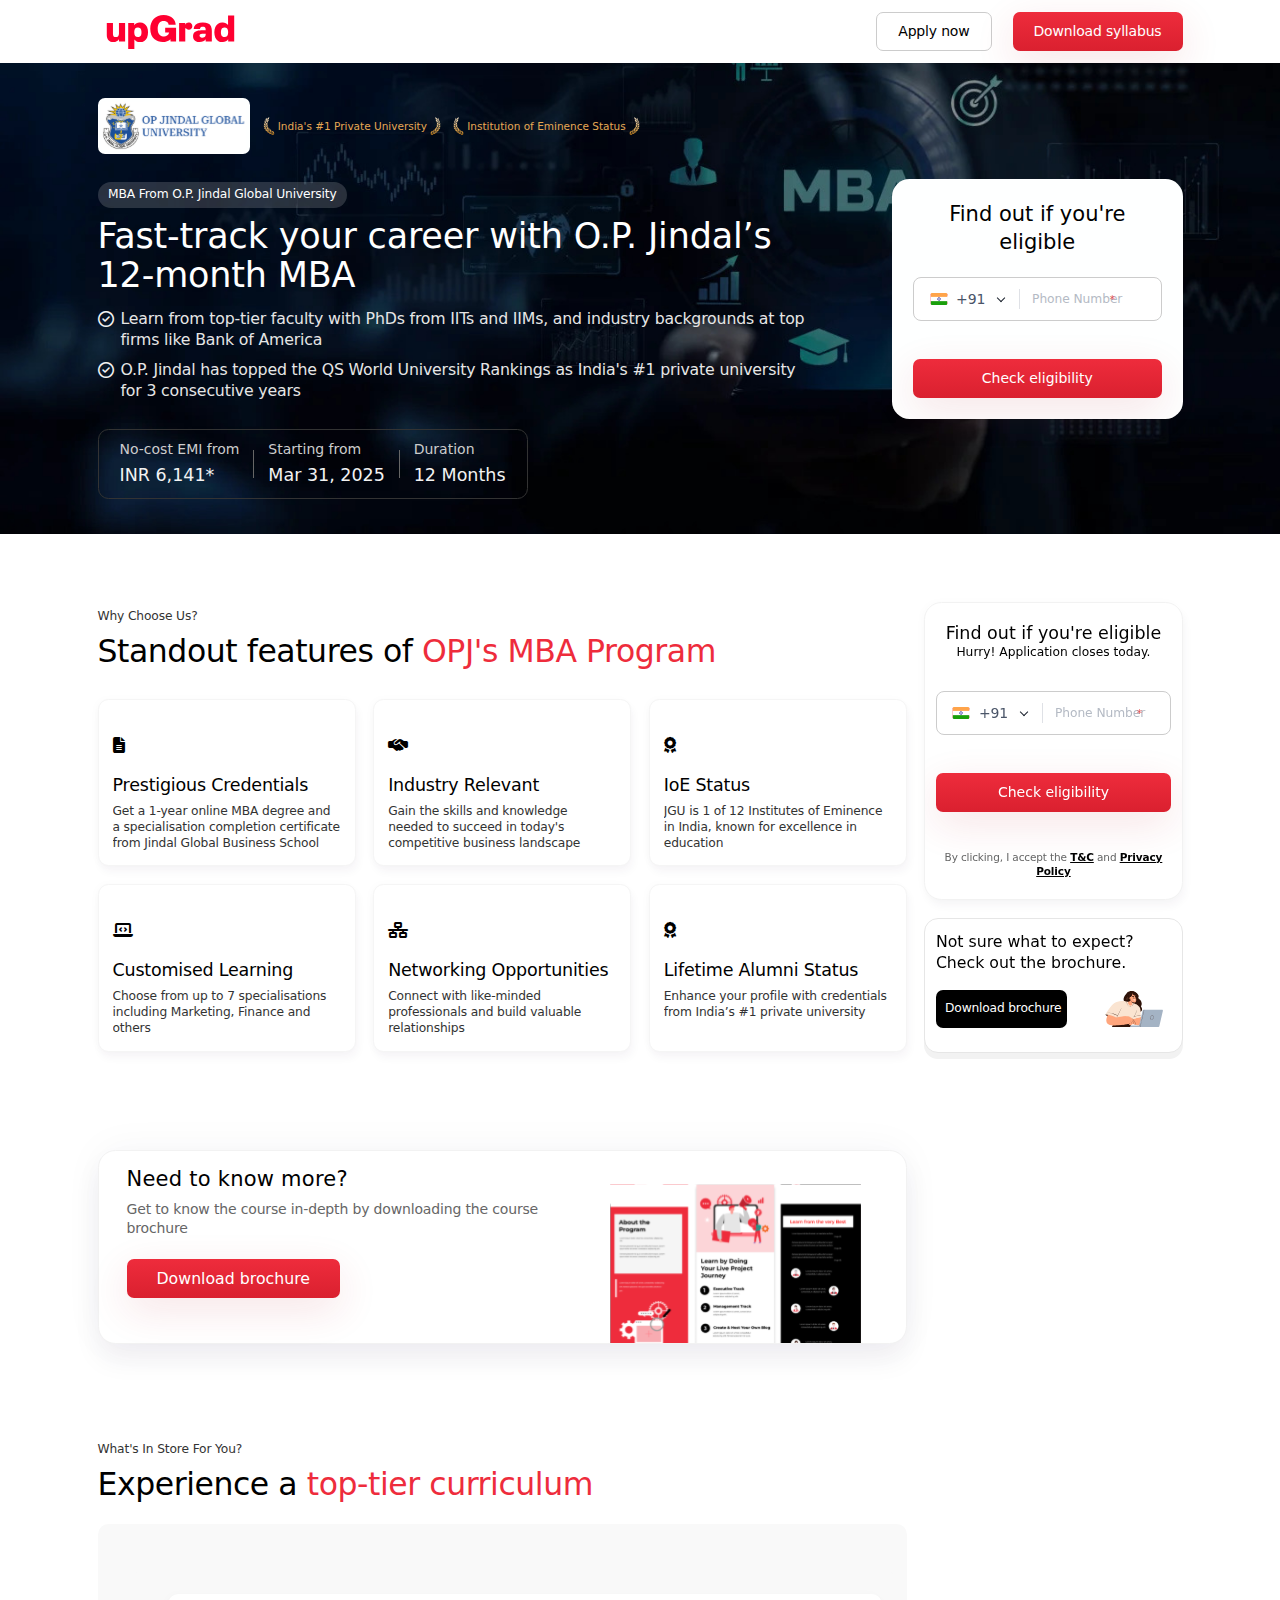
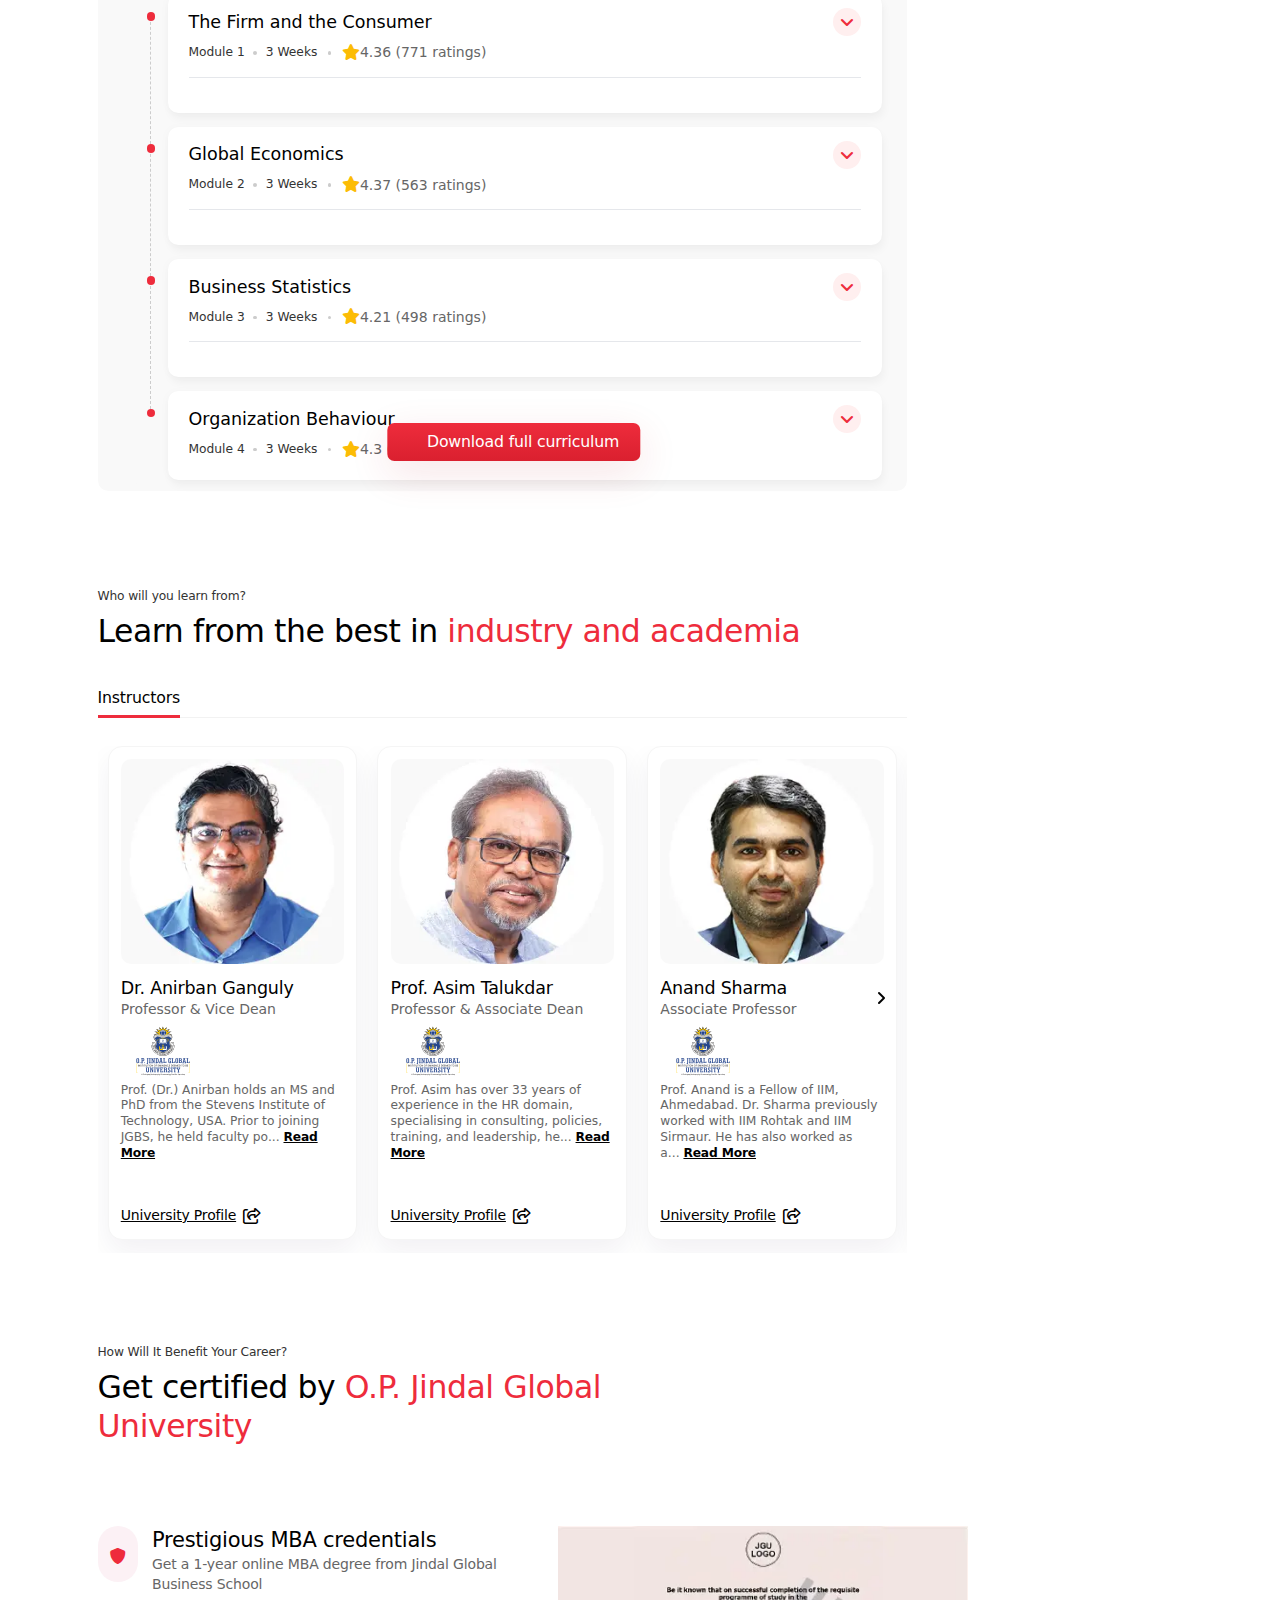
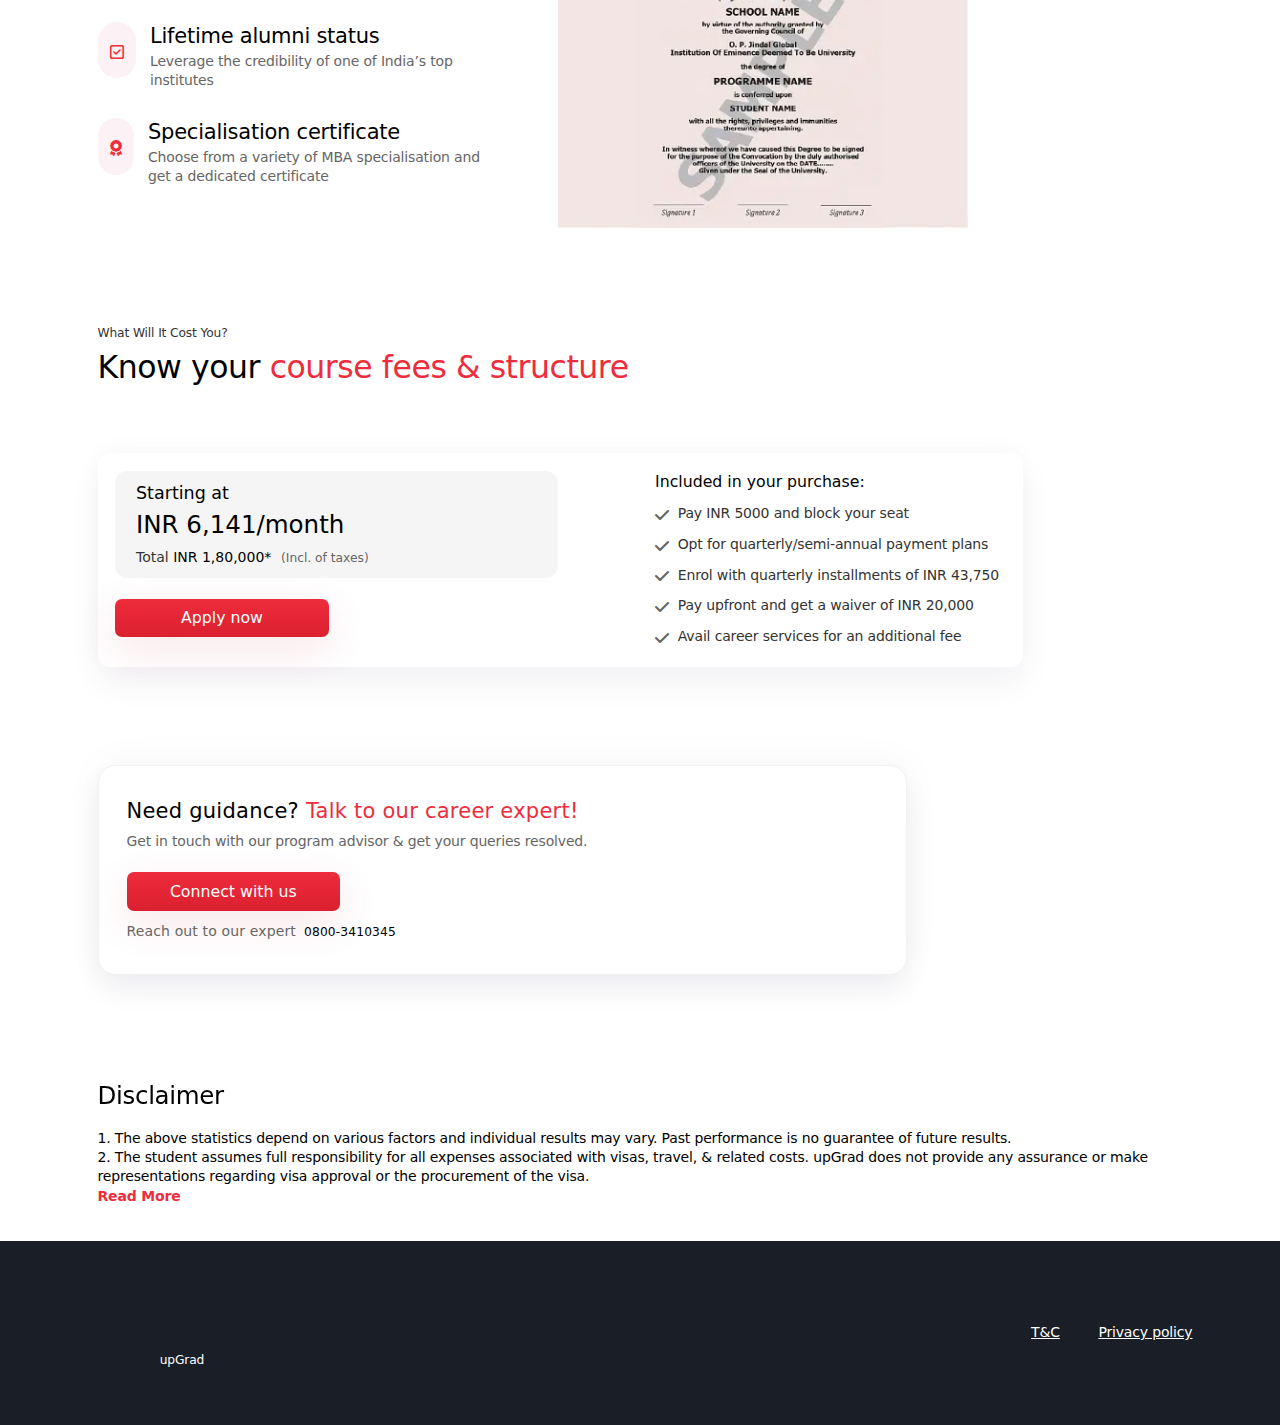
==== www.upgrad.com/mba-opj-global-university-lpv1/index.html @ ad2993e0 "first commit" ====
<!DOCTYPE html>
<html lang="en">
  
   <meta http-equiv="content-type" content="text/html;charset=utf-8" />
   <!-- /Added by HTTrack -->
   <head>
      <meta charSet="utf-8"/>
      <link rel="stylesheet" href="css/all.css">

      <link rel="preload" as="font" href="/fonts/07992b1b3bce7cd6-s.p.ttf" crossorigin="" type="font/ttf"/>
      <link rel="preload" as="font" href="/fonts/07992b1b3bce7cd6-s.p.ttf" crossorigin="" type="font/ttf"/>
      <link rel="preload" as="font" href="/fonts/07992b1b3bce7cd6-s.p.ttf" crossorigin="" type="font/ttf"/>
      <link rel="stylesheet" href="style.css">
      <link rel="stylesheet" href="css/ffa223351b22e0a4.css" data-precedence="next">
      <link rel="stylesheet" href="css/aa8802bd53b1027f.css" data-precedence="next"/>
      <link rel="stylesheet" href="css/771c12358b6e1c33.css" data-precedence="next"/>
      <link rel="stylesheet" href="css/5214bb5041a4d56d.css" data-precedence="next"/>
      <link rel="stylesheet" href="css/9c4941ab43da4a0f.css" data-precedence="next"/>
      <link rel="stylesheet" href="css/d7b56bd723f61d59.css" data-precedence="next"/>
      <link rel="stylesheet" href="css/18327586d51646d3.css" data-precedence="next"/>
      <link rel="stylesheet" href="css/7dc687014253258b.css" data-precedence="next"/>
      <link rel="stylesheet" href="css/b8f122b0c01e9f5d.css" data-precedence="next"/>
      <link rel="stylesheet" href="css/7e3746a276680e27.css" data-precedence="next"/>
      <link rel="stylesheet" href="css/53a7c623f1eb0358.css" data-precedence="next"/>
      <link rel="stylesheet" href="css/9062ba240c5a880c.css" data-precedence="next"/>
      <link rel="stylesheet" href="css/655eb9ddae866b23.css" data-precedence="next"/>
      <link rel="stylesheet" href="css/ddba1f4fa3e84b91.css" data-precedence="next"/>
      <link rel="stylesheet" href="css/9099b745da241971.css" data-precedence="next"/>
      <link rel="stylesheet" href="css/fb1f5cdf1fa73596.css" data-precedence="next"/>
      <link rel="stylesheet" href="css/e5d09f16c8595503.css" data-precedence="next"/>
      <meta name="next-size-adjust"/>
      <title>1 Year Executive MBA Program from O.P. Jindal Global University</title>
      <meta name="description" content="1 Year Executive MBA Program from O.P. Jindal Global University"/>
      <meta name="viewport" content="width=device-width, initial-scale=1"/>
      <meta name="robots" content="noindex, nofollow"/>
      
      <meta property="og:title" content="1 Year Executive MBA Program from O.P. Jindal Global University"/>
      <meta property="og:description" content="1 Year Executive MBA Program from O.P. Jindal Global University"/>
      
      <meta property="og:type" content="website"/>
      <meta name="twitter:card" content="summary_large_image"/>
      <meta name="twitter:site" content="@upgrad"/>
      <meta name="twitter:creator" content="@upgrad"/>
      <meta name="twitter:title" content="1 Year Executive MBA Program from O.P. Jindal Global University"/>
      <meta name="twitter:description" content="1 Year Executive MBA Program from O.P. Jindal Global University"/>
   
      <style data-href="/fonts/07992b1b3bce7cd6-s.p.ttf">
         @font-face {
         font-family: 'CircularXXTT';
         src: url('/fonts/07992b1b3bce7cd6-s.p.ttf') ;
         font-weight: 400;
         font-style: normal;
         font-display: swap;
         }
         @font-face {
         font-family: 'CircularXXTT';
         src: url('/fonts/07992b1b3bce7cd6-s.p.ttf') ;
         font-weight: 500;
         font-style: normal;
         font-display: swap;
         }
         @font-face {
         font-family: 'CircularXXTT';
         src: url('/fonts/07992b1b3bce7cd6-s.p.ttf') ;
         font-weight: 700;
         font-style: normal;
         font-display: swap;
         }
      </style>
      <!-- <script src="https://assets.upgrad.com/1802/_next/static/chunks/polyfills-c67a75d1b6f99dc8.js" noModule=""></script> -->
   </head>
   <body class="__className_0a4192 overflow-x-clip" data-theme="red">
      <div class="overflow-x-clip">
      <div class="lpheader bg-greyscale-main text-white-primary ">
         <div class="md:flex  md:px-spacing100   md:w-full md:mx-auto md:justify-between md:py-spacing6 md:max-w-1440 ">
            <div class="flex items-center">
               <img alt="OPJ" loading="lazy" width="58" height="46" decoding="async" data-nimg="1" class="w-58px h-46px rounded-8 object-contain mr-spacing14 border border-white bg-white" style="color:transparent" src="https://d2o2utebsixu4k.cloudfront.net/OPJ-2d3619c268334ed6970dbb0230a66a06.svg"/>
               <p class="text-interactionNormal font-medium">MBA from O.P. Jindal Global University</p>
            </div>
            <div class="">
               <div class="flex gap-spacing8 "><button class="md:h-spacing44 xs:h-45px xs:text-buttonSmall md:text-buttonNormal justify-center items-center gap-spacing8 inline-flex whitespace-nowrap bg-white rounded-lg border border-greyscale-4 text-greyscale-main font-medium px-spacing24 py-spacing14 md:py-spacing10 flex-1 md:-tracking-0.18   false">Apply now</button><button class="md:h-spacing44 xs:h-45px xs:text-buttonSmall md:text-buttonNormal justify-center items-center gap-spacing8 inline-flex whitespace-nowrap gradient-cta rounded-lg shadow-cta text-white font-medium px-spacing24 py-spacing14 md:py-spacing10 flex-1 md:-tracking-0.18   false">Download syllabus</button></div>
            </div>
         </div>
      </div>
      <div class="flex flex-col xs:px-spacing20 xs:my-spacing40 max-w-1440 w-full mx-auto md:px-spacing100 md:my-auto xs:!h-51px md:!h-72 xs:my-spacing6 flex justify-center !my-0 xs:py-spacing6 md:py-0 xs:pr-spacing10">
         <div class="w-full">
            <div class="flex flex-row justify-between items-center md:gap-auto">
               <div><a href="#"><img alt="OPJ" loading="lazy" width="64" height="64" decoding="async" data-nimg="1" class="xs:w-96px xs:h-spacing36 md:w-166px md:h-48px" style="color:transparent" src="/images/upGrad logo-13b584f275e04849bf08647bd2228bda.svg"/></a></div>
               <div class="flex gap-spacing24"><button class="md:h-spacing44 xs:h-45px xs:text-buttonSmall md:text-buttonNormal justify-center items-center gap-spacing8 inline-flex whitespace-nowrap bg-white rounded-lg border border-greyscale-4 text-greyscale-main font-medium px-spacing24 py-spacing14 md:py-spacing10 w-full md:!text-bodySmall xs:h-45px xs:-tracking-0.14 md:-tracking-0.18 md:py-spacing12   false">Apply now</button><button class="md:h-spacing44 xs:h-45px xs:text-buttonSmall md:text-buttonNormal justify-center items-center gap-spacing8 inline-flex whitespace-nowrap gradient-cta rounded-lg shadow-cta text-white font-medium px-spacing24 py-spacing14 md:py-spacing10 w-full  md:!text-bodySmall xs:h-45px xs:-tracking-0.14 md:-tracking-0.18 md:py-spacing12   false">Download syllabus</button></div>
            </div>
         </div>
      </div>
      <div class="flex  md:!gap-0 flex-col items-center">
      <section id="">
         <div class="md:py-spacing40 xs:py-spacing32 bg-cover bg-center md:bg-contain lg:bg-cover max-w-full md:mb-spacing14" style="background-image:url('/images/background.jpg')">
            <div class="flex flex-col xs:px-spacing20 xs:my-spacing40 max-w-1440 w-full mx-auto xs:mb-0 xs:mt-auto md:mt-auto md:mb-auto md:px-spacing100 ">
               <div class="flex flex-row justify-between">
                  <div class="md:w-816px xs:w-full flex flex-col gap-spacing32">
                     <div class="flex md:gap-spacing12 xs:gap-spacing14 items-center">
                        <div class="relative md:w-174 md:h-64px xs:w-156px xs:h-54px"><img alt="image" loading="lazy" decoding="async" data-nimg="fill" class="p-spacing4 rounded-8 bg-greyscale-white  object-contain" style="position:absolute;height:100%;width:100%;left:0;top:0;right:0;bottom:0;color:transparent" src="/images/university_logo_new.svg"/></div>
                        <div class="flex xs:flex-col md:flex-row md:items-center xs:items-start xs:gap-spacing8 md:gap-spacing6">
                           <div class="flex md:items-center"><img alt="left Border" loading="lazy" width="18" height="18" decoding="async" data-nimg="1" class="w-18px h-18px xs:w-spacing20 xs:h-spacing20" style="color:transparent" src="/images/bannerBorderright.8ca7e14d.svg"/><span class="text-gold font-medium md:text-labelSmall xs:text-captionSmall">India&#x27;s #1 Private University</span><img alt="right border" loading="lazy" width="18" height="18" decoding="async" data-nimg="1" class="w-18px h-18px xs:w-spacing20 xs:h-spacing20" style="color:transparent" src="/images/border-closing.svg"/></div>
                           <div class="flex md:items-center"><img alt="left Border" loading="lazy" width="18" height="18" decoding="async" data-nimg="1" class="w-18px h-18px xs:w-spacing20 xs:h-spacing20" style="color:transparent" src="/images/bannerBorderright.8ca7e14d.svg"/><span class="text-gold font-medium md:text-labelSmall xs:text-captionSmall">Institution of Eminence Status</span><img alt="right border" loading="lazy" width="18" height="18" decoding="async" data-nimg="1" class="w-18px h-18px xs:w-spacing20 xs:h-spacing20" style="color:transparent" src="/images/border-closing.svg"/></div>
                        </div>
                     </div>
                     <div class="flex flex-col xs:px-spacing20 xs:my-spacing40 max-w-1440 w-full mx-auto xs:mb-spacing20 xs:mt-auto md:mt-auto md:mb-auto md:px-spacing100 !px-0 xs:!mb-0">
                        <div class="flex flex-col justify-start items-start relative md:gap-0 xs:gap-spacing8 !text-white md:!gap-0 xs:!gap-spacing14">
                           <h2 class="
                              font-medium text-center text-title-all-caps-normal text-greyscale-1 md:-tracking-0.14 xs:-tracking-0.122 md:mb-spacing8 whitespace-nowrap  capitalize
                              !text-white bg-banner-tag py-spacing6 px-spacing12 rounded-3xl !text-captionNormal md:!mb-spacing10 xs:!mb-0 ">MBA from O.P. Jindal Global University</h2>
                           <div class="relative items-start justify-start flex-grow-0 flex-shrink-0 gap-spacing8">
                              <p class="font-medium text-heading2 -tracking-0.44 gap-spacing8 xs:text-3.2xl md:text-heading1.2 !text-left md:!-tracking-0.18 xs:!-tracking-0.157 whitespace-break-spaces">Fast-track your career with O.P. Jindal’s 12-month MBA</p>
                           </div>
                        </div>
                        <ul class="flex flex-col md:gap-spacing10 xs:gap-spacing20 md:mt-spacing16 xs:mt-spacing20 ">
                           <div class="inline-flex items-start xs:gap-spacing6 md:gap-spacing8 !gap-spacing8">
                              <i class="fa-regular fa-circle-check md:!text-greyscale-6 xs:!text-greyscale-5 xs:pt-spacing4 md:pt-spacing2  md:text-icon-md xs:text-icon-md text-primary-main xs:text-icon-lg md:text-icon-md"></i>
                              <p class="text-greyscale-1 md:-tracking-0.16 xs:text-bodySmall font-450 xs:-tracking-0.14 md:!text-bodyNormal md:font-450 md:text-greyscale-6 xs:!text-greyscale-5 md:!-tracking-0.18 xs:!-tracking-0.157">Learn from top-tier faculty with PhDs from IITs and IIMs, and industry backgrounds at top firms like Bank of America</p>
                           </div>
                           <div class="inline-flex items-start xs:gap-spacing6 md:gap-spacing8 !gap-spacing8">
                              <i class="fa-regular fa-circle-check md:!text-greyscale-6 xs:!text-greyscale-5 xs:pt-spacing4 md:pt-spacing2  md:text-icon-md xs:text-icon-md text-primary-main xs:text-icon-lg md:text-icon-md"></i>
                              <p class="text-greyscale-1 md:-tracking-0.16 xs:text-bodySmall font-450 xs:-tracking-0.14 md:!text-bodyNormal md:font-450 md:text-greyscale-6 xs:!text-greyscale-5 md:!-tracking-0.18 xs:!-tracking-0.157">O.P. Jindal has topped the QS World University Rankings as India's #1 private university for 3 consecutive years</p>
                           </div>
                        </ul>
                        <div class="flex flex-col gap-spacing32 mt-spacing32">
                           <div class="flex px-spacing24 py-spacing12 gap-spacing16 rounded-12 border border-greyscale-1 max-w-fit">
                              <div class="flex flex-col gap-spacing4">
                                 <p class="md:text-bodySmall xs:text-captionNormal text-greyscale-4">No-cost EMI from</p>
                                 <p class="md:text-title2 xs:text-interactionSmall text-greyscale-6">
                                    <!-- -->INR 6,141*
                                 </p>
                              </div>
                              <div class="h-32px w-1 bg-greyscale-2 self-center"></div>
                              <div class="flex flex-col gap-spacing4">
                                 <p class="md:text-bodySmall xs:text-captionNormal text-greyscale-4">Starting from</p>
                                 <p class="md:text-title2 xs:text-interactionSmall text-greyscale-6">
                                    <!-- -->Mar 31, 2025
                                 </p>
                              </div>
                              <div class="h-32px w-1 bg-greyscale-2 self-center"></div>
                              <div class="flex flex-col gap-spacing4">
                                 <p class="md:text-bodySmall xs:text-captionNormal text-greyscale-4">Duration</p>
                                 <p class="md:text-title2 xs:text-interactionSmall text-greyscale-6">
                                    <!-- -->12 Months
                                 </p>
                              </div>
                           </div>
                        </div>
                     </div>
                  </div>
                  <div class="w-332px h-auto p-spacing24 rounded-20 bg-greyscale-white self-center">
                     <div class="flex flex-col gap-spacing4">
                        <h4 class="text-title1 font-medium text-greyscale-main text-center">Find out if you&#x27;re eligible</h4>
                        <p class="text-captionNormal font-450 text-greyscale-1 mb-spacing10 text-center"></p>
                     </div>
                     <div class="flex flex-col gap-spacing20">
                        <form>
                           <div class="flex flex-col gap-spacing16">
                              <div class="input gap-y-spacing20 flex flex-col">
                                 <div class="PhoneNumber_wrapper__bBGqu pt-spacing10">
                                    <div class="PhoneNumber_main__KWYvw w-full phone-input !p-spacing12 !border-greyscale-4">
                                       <div class="CountrySelection_current__JJdIt !gap-1">
                                          <div class="CountrySelection_current__flag__1BOlE CountrySelection_item__flag__G_bdH flags_in__HGHlW"></div>
                                          <span class="CountrySelection_current__code__viTPN">
                                             +<!-- -->91
                                          </span>
                                          <div class="CountrySelection_current__arrow__NxrTa"></div>
                                       </div>
                                       <div class="CountrySelection_drawer__MgBDx" style="display: none;">
                                        <div class="CountrySelection_dropdown__hlDu8">
                                          <div class="CountrySelection_dropdown__search__XPJtc">
                                            <svg width="24" height="24" viewBox="0 0 24 24" fill="none" xmlns="http://www.w3.org/2000/svg" role="img" aria-labelledby="title">
                                              <title>Search Icon</title>
                                              <path d="M15.5006 14.0006H14.7106L14.4306 13.7306C15.6306 12.3306 16.2506 10.4206 15.9106 8.39063C15.4406 5.61063 13.1206 3.39063 10.3206 3.05063C6.09063 2.53063 2.53063 6.09063 3.05063 10.3206C3.39063 13.1206 5.61063 15.4406 8.39063 15.9106C10.4206 16.2506 12.3306 15.6306 13.7306 14.4306L14.0006 14.7106V15.5006L18.2506 19.7506C18.6606 20.1606 19.3306 20.1606 19.7406 19.7506C20.1506 19.3406 20.1506 18.6706 19.7406 18.2606L15.5006 14.0006ZM9.50063 14.0006C7.01063 14.0006 5.00063 11.9906 5.00063 9.50063C5.00063 7.01063 7.01063 5.00063 9.50063 5.00063C11.9906 5.00063 14.0006 7.01063 14.0006 9.50063C14.0006 11.9906 11.9906 14.0006 9.50063 14.0006Z" fill="currentColor"></path>
                                            </svg>
                                            <input class="CountrySelection_dropdown__search__input__Odfys" placeholder="Search for a country" fdprocessedid="nzcx9p">
                                          </div>
                                        </div>
                                        <div class="CountrySelection_list__Pa6RE"><div style="height: 12150px; position: relative;"><div style="position: absolute; top: 0px; width: 100%;"><button class="CountrySelection_item__GC3c7" fdprocessedid="dm1lmv"><div class="CountrySelection_item__flag__G_bdH flags_af__2cicQ"></div><span class="CountrySelection_item__name__DGa2X">Afghanistan (&#x202B;افغانستان&#x202C;&lrm;)</span><span class="CountrySelection_item__code__2Rr3T">+93</span></button></div><div style="position: absolute; top: 50px; width: 100%;"><button class="CountrySelection_item__GC3c7" fdprocessedid="0qacad"><div class="CountrySelection_item__flag__G_bdH flags_al__0jzpT"></div><span class="CountrySelection_item__name__DGa2X">Albania (Shqipëri)</span><span class="CountrySelection_item__code__2Rr3T">+355</span></button></div><div style="position: absolute; top: 100px; width: 100%;"><button class="CountrySelection_item__GC3c7" fdprocessedid="fpvlsf"><div class="CountrySelection_item__flag__G_bdH flags_dz__KlVbC"></div><span class="CountrySelection_item__name__DGa2X">Algeria (&#x202B;الجزائر&#x202C;&lrm;)</span><span class="CountrySelection_item__code__2Rr3T">+213</span></button></div><div style="position: absolute; top: 150px; width: 100%;"><button class="CountrySelection_item__GC3c7" fdprocessedid="p5t73u"><div class="CountrySelection_item__flag__G_bdH flags_as__up8Nf"></div><span class="CountrySelection_item__name__DGa2X">American Samoa</span><span class="CountrySelection_item__code__2Rr3T">+1684</span></button></div><div style="position: absolute; top: 200px; width: 100%;"><button class="CountrySelection_item__GC3c7" fdprocessedid="ev99nb"><div class="CountrySelection_item__flag__G_bdH flags_ad__9lld7"></div><span class="CountrySelection_item__name__DGa2X">Andorra</span><span class="CountrySelection_item__code__2Rr3T">+376</span></button></div><div style="position: absolute; top: 250px; width: 100%;"><button class="CountrySelection_item__GC3c7" fdprocessedid="edtpi"><div class="CountrySelection_item__flag__G_bdH flags_ao__Pn_Bt"></div><span class="CountrySelection_item__name__DGa2X">Angola</span><span class="CountrySelection_item__code__2Rr3T">+244</span></button></div><div style="position: absolute; top: 300px; width: 100%;"><button class="CountrySelection_item__GC3c7" fdprocessedid="zubbdru"><div class="CountrySelection_item__flag__G_bdH flags_ai__FVBZx"></div><span class="CountrySelection_item__name__DGa2X">Anguilla</span><span class="CountrySelection_item__code__2Rr3T">+1264</span></button></div><div style="position: absolute; top: 350px; width: 100%;"><button class="CountrySelection_item__GC3c7" fdprocessedid="dnk2pl"><div class="CountrySelection_item__flag__G_bdH flags_ag__NKCgB"></div><span class="CountrySelection_item__name__DGa2X">Antigua and Barbuda</span><span class="CountrySelection_item__code__2Rr3T">+1268</span></button></div><div style="position: absolute; top: 400px; width: 100%;"><button class="CountrySelection_item__GC3c7" fdprocessedid="3q6zox"><div class="CountrySelection_item__flag__G_bdH flags_ar__3uw_X"></div><span class="CountrySelection_item__name__DGa2X">Argentina</span><span class="CountrySelection_item__code__2Rr3T">+54</span></button></div></div></div>
                                      </div>
                                       <div class="w-full PhoneNumber_input__showAsterisk__72JIj"><input class="PhoneNumber_number__dkgKW phone-input w-full md:!ml-0 md:!py-spacing12 md:!pl-spacing14 md:!pr-spacing12 !border !border-greyscale-4 !h-spacing40 !text-captionNormal !px-spacing2 !text-greyscale-main" type="tel" autoComplete="tel-national" placeholder="Phone Number" enterKeyHint="next"/><span class="PhoneNumber_asterisk__4k6sJ right-0 text-captionSmall !right-10">*</span></div>
                                    </div>
                                 </div>
                              </div>
                              <button class="md:h-spacing44 xs:h-45px xs:text-buttonSmall md:text-buttonNormal justify-center items-center gap-spacing8 inline-flex whitespace-nowrap gradient-cta rounded-lg shadow-cta text-white font-medium px-spacing24 py-spacing14 md:py-spacing10 md:py-spacing14 px-spacing24 !text-buttonSmall mt-spacing28    false">Check eligibility</button>
                           </div>
                        </form>
                     </div>
                  </div>
               </div>
            </div>
         </div>
      </section>

      <div class="flex gap-spacing20 xs:px-spacing20 xs:my-spacing40 max-w-1440 w-full mx-auto md:px-spacing100 md:my-spacing40">
         <div class="md:w-925px xs:w-full flex flex-col md:gap-spacing32 xs:gap-0">
            <section id="Features">
               <!--$-->
               <div class="flex flex-col xs:px-spacing20 xs:my-spacing40 max-w-1440 w-full mx-auto md:px-spacing100 md:my-spacing40 md:!py-0 md:!px-0 xs:!px-0 xs:!py-0 !max-w-925px md: !mt-spacing32" id="discoveryEasyCourses">
                  <div class="flex flex-col justify-start items-start relative md:gap-0 xs:gap-spacing8">
                     <h2 class="
                        font-medium text-center text-title-all-caps-normal text-greyscale-1 md:-tracking-0.14 xs:-tracking-0.122 md:mb-spacing8 whitespace-nowrap  capitalize
                        ">Why choose us?</h2>
                     <div class="relative items-start justify-start flex-grow-0 flex-shrink-0 gap-spacing8">
                        <p class="font-medium text-heading2 -tracking-0.44 gap-spacing8 whitespace-break-spaces">Standout features of <span class="text-primary-main">OPJ's MBA Program</span></p>
                     </div>
                  </div>
                  <div class="pt-spacing32  md:grid md:grid-cols-3 md:gap-spacing20 grid grid-cols-1 gap-spacing32">
                     <div class="flex md:flex-col xs:flex-row md:gap-spacing8 xs:gap-spacing20 md:p-spacing16  md:rounded-xl  bg-white md:border border-light-grey-2 md:shadow-xs ">
                        <i class="fa-solid fa-file-lines text-icon-xxl"></i>
                        <div class="flex flex-col md:gap-spacing8 xs:gap-spacing4">
                           <h1 class="md:text-title2 font-medium md:-tracking-0.2 text-greyscale-main text-interactionLarge1 -tracking-0.175">Prestigious Credentials</h1>
                           <p class="md:text-captionNormal font-normal text-greyscale-1 -tracking-0.14 text-interactionSmall md:h-54px xs:h-auto md:line-clamp-3">Get a 1-year online MBA degree and a specialisation completion certificate from Jindal Global Business School</p>
                        </div>
                     </div>
                     <div class="flex md:flex-col xs:flex-row md:gap-spacing8 xs:gap-spacing20 md:p-spacing16  md:rounded-xl  bg-white md:border border-light-grey-2 md:shadow-xs ">
                        <i class="fa-solid fa-handshake-alt text-icon-xxl"></i>
                        <div class="flex flex-col md:gap-spacing8 xs:gap-spacing4">
                           <h1 class="md:text-title2 font-medium md:-tracking-0.2 text-greyscale-main text-interactionLarge1 -tracking-0.175">Industry Relevant</h1>
                           <p class="md:text-captionNormal font-normal text-greyscale-1 -tracking-0.14 text-interactionSmall md:h-54px xs:h-auto md:line-clamp-3">Gain the skills and knowledge needed to succeed in today&#x27;s competitive business landscape</p>
                        </div>
                     </div>
                     <div class="flex md:flex-col xs:flex-row md:gap-spacing8 xs:gap-spacing20 md:p-spacing16  md:rounded-xl  bg-white md:border border-light-grey-2 md:shadow-xs ">
                        <i class="fa-solid fa-award text-icon-xxl"></i>
                        <div class="flex flex-col md:gap-spacing8 xs:gap-spacing4">
                           <h1 class="md:text-title2 font-medium md:-tracking-0.2 text-greyscale-main text-interactionLarge1 -tracking-0.175">IoE Status</h1>
                           <p class="md:text-captionNormal font-normal text-greyscale-1 -tracking-0.14 text-interactionSmall md:h-54px xs:h-auto md:line-clamp-3">JGU is 1 of 12 Institutes of Eminence in India, known for excellence in education</p>
                        </div>
                     </div>
                     <div class="flex md:flex-col xs:flex-row md:gap-spacing8 xs:gap-spacing20 md:p-spacing16  md:rounded-xl  bg-white md:border border-light-grey-2 md:shadow-xs ">
                        <i class="fa-solid fa-laptop-code text-icon-xxl"></i>
                        <div class="flex flex-col md:gap-spacing8 xs:gap-spacing4">
                           <h1 class="md:text-title2 font-medium md:-tracking-0.2 text-greyscale-main text-interactionLarge1 -tracking-0.175">Customised Learning</h1>
                           <p class="md:text-captionNormal font-normal text-greyscale-1 -tracking-0.14 text-interactionSmall md:h-54px xs:h-auto md:line-clamp-3">Choose from up to 7 specialisations including Marketing, Finance and others</p>
                        </div>
                     </div>
                     <div class="flex md:flex-col xs:flex-row md:gap-spacing8 xs:gap-spacing20 md:p-spacing16  md:rounded-xl  bg-white md:border border-light-grey-2 md:shadow-xs ">
                        <i class="fa-solid fa-network-wired text-icon-xxl"></i>
                        <div class="flex flex-col md:gap-spacing8 xs:gap-spacing4">
                           <h1 class="md:text-title2 font-medium md:-tracking-0.2 text-greyscale-main text-interactionLarge1 -tracking-0.175">Networking Opportunities</h1>
                           <p class="md:text-captionNormal font-normal text-greyscale-1 -tracking-0.14 text-interactionSmall md:h-54px xs:h-auto md:line-clamp-3">Connect with like-minded professionals and build valuable relationships</p>
                        </div>
                     </div>
                     <div class="flex md:flex-col xs:flex-row md:gap-spacing8 xs:gap-spacing20 md:p-spacing16  md:rounded-xl  bg-white md:border border-light-grey-2 md:shadow-xs ">
                        <i class="fa-solid fa-award text-icon-xxl"></i>
                        <div class="flex flex-col md:gap-spacing8 xs:gap-spacing4">
                           <h1 class="md:text-title2 font-medium md:-tracking-0.2 text-greyscale-main text-interactionLarge1 -tracking-0.175">Lifetime Alumni Status</h1>
                           <p class="md:text-captionNormal font-normal text-greyscale-1 -tracking-0.14 text-interactionSmall md:h-54px xs:h-auto md:line-clamp-3">Enhance your profile with credentials from India’s #1 private university</p>
                        </div>
                     </div>
                  </div>
               </div>
               <!--/$-->
            </section>
            <section id="Brochure">
               <!--$-->
               <div class="flex flex-col xs:px-spacing20 xs:my-spacing40 max-w-1440 w-full mx-auto md:px-spacing205 md:my-spacing40 !px-0">
                  <div class="flex justify-between rounded-20 border border-greyscale-6 bg-white shadow-md xs:px-spacing20 md:px-spacing32">
                     <div class=" xs:my-spacing40 md:my-spacing16">
                        <div>
                           <div class="flex flex-col gap-spacing8">
                              <div class="flex flex-col justify-start items-start relative md:gap-0 xs:gap-spacing8">
                                 <div class="relative items-start justify-start flex-grow-0 flex-shrink-0 gap-spacing8">
                                    <h2 class="font-medium text-heading2 -tracking-0.44 gap-spacing8 !text-title1 !font-medium tracking-0.24 whitespace-break-spaces">Need to know more?</h2>
                                 </div>
                              </div>
                              <div class="md:text-bodySmall xs:text-interactionSmall text-greyscale-2 xs:-tracking-0.14 md:-tracking-0.16 flex flex-col">
                                 <p>Get to know the course in-depth by downloading the course brochure</p>
                              </div>
                           </div>
                           <div class="mt-spacing24 md:mb-spacing12 xs:mb-spacing4"><button class="md:h-spacing44 xs:h-45px xs:text-buttonSmall md:text-buttonNormal justify-center items-center gap-spacing8 inline-flex whitespace-nowrap gradient-cta rounded-lg shadow-cta text-white font-medium px-spacing24 py-spacing14 md:py-spacing10 xs:w-full md:w-244px    false">Download brochure</button></div>
                        </div>
                     </div>
                     <img alt="image" loading="lazy" width="58" height="46" decoding="async" data-nimg="1" class="w-320 h-204 mt-spacing16 rounded-8 object-cover" style="color:transparent" src="/images/brochure-image.svg"/>
                  </div>
               </div>
               <!--/$-->
            </section>
            <section id="Curriculum">
               <!--$-->
               <div class="flex flex-col xs:px-spacing20 xs:my-spacing40 max-w-1440 w-full mx-auto md:px-spacing100 md:my-spacing40 md:!py-0 md:!px-0 xs:!px-0 xs:!py-0 !max-w-925px" id="discoveryEasyCourses">
                  <div class="flex flex-col justify-start items-start relative md:gap-0 xs:gap-spacing8">
                     <h2 class="
                        font-medium text-center text-title-all-caps-normal text-greyscale-1 md:-tracking-0.14 xs:-tracking-0.122 md:mb-spacing8 whitespace-nowrap  capitalize
                        ">What&#x27;s in store for you?</h2>
                     <div class="relative items-start justify-start flex-grow-0 flex-shrink-0 gap-spacing8">
                        <p class="font-medium text-heading2 -tracking-0.44 gap-spacing8 whitespace-break-spaces">Experience a <span class="text-primary-main">top-tier curriculum</span></p>
                     </div>
                  </div>
                  <div class="flex flex-col gap-spacing32">
                     <div class="flex flex-col md:gap-spacing16 xs:gap-spacing20 relative bg-light-grey-5 md:pt-spacing28 xs:pt-spacing16 xs:pb-spacing56 md:pb-spacing6 mt-spacing24 md:pr-spacing14 xs:pr-spacing12 pl-spacing40 rounded-12">
                        <div class="flex flex-col gap-spacing32">
                           <div class="flex flex-col md:gap-spacing16 xs:gap-spacing20 relative bg-light-grey-5 md:pt-spacing28 xs:pt-spacing16 xs:pb-spacing56 md:pb-spacing6 mt-spacing24 md:pr-spacing14 xs:pr-spacing12 pl-spacing40 rounded-12">
                              <style>
                                 .hidden {
                                     display: none;
                                 }
                             </style>
                             <!-- ******************* -->
                             
                            <!-- ******************* -->

                             

                             <div class="relative md:p-spacing24 md:pt-spacing16 p-spacing16 rounded-12 shadow-curriculumCard bg-white before:content-[''] before:absolute before:top-spacing20 before:-left-spacing24 before:w-spacing10 before:h-spacing10 before:bg-dark-red before:rounded-full before:z-1 after:content-[''] after:absolute after:top-spacing20 after:-left-spacing20 after:w-px after:h-[calc(100%+1rem)] after:border-l after:border-greyscale-4 after:border-dashed">
                              <div>
                                  <div class="flex items-center gap-spacing10 justify-between">
                                      <div class="flex gap-spacing8">
                                          <p class="md:text-bodyLarge text-greyscale-main xs:text-interactionNormal font-medium">The Firm and the Consumer</p>
                                      </div>
                                      <i class="fa-solid fa-angle-down md:text-icon-sm xs:text-icon-md p-spacing8 flex justify-center items-center rounded-full bg-search-list-bg text-primary-main cursor-pointer " onclick="toggleAccordion(this)"></i>
                                  </div>
                                  <div class="flex items-center md:mt-spacing8  xs:mt-spacing4">
                                      <p class="text-captionNormal text-greyscale-1 font-450"> Module 1</p>
                                      <span class="inline-block w-4px h-1 bg-greyscale-4 md:mx-spacing10 xs:mx-spacing12 rounded-full"></span>
                                      <p class="text-captionNormal text-greyscale-1 font-450">3 Weeks</p>
                                      <span class="inline-block w-4px h-1 bg-greyscale-4 mx-spacing10 xs:mx-spacing12 rounded-full"></span>
                                      <p class="flex gap-spacing2 items-center text-captionNormal text-greyscale-1">
                                          <i class="fa-solid fa-star inline-block text-icon-md text-system-fill-icon-rating -mt-0.5"></i>
                                          <p class="text-greyscale-2 font-450 xs:text-captionNormal md:text-bodySmall">4.36 (771 ratings)</p>
                                      </p>
                                  </div>
                              </div>
                              <hr class="my-spacing16 bg-greyscale-6">
                              <div class="accordion-content hidden">
                                  <p class="text-interactionSmall text-greyscale-1">
                                    <div></div>
                                  </p>
                                  <div class="flex flex-col md:flex-row gap-spacing20 md:mt-spacing16 xs:mt-spacing24">
                                      <div class="w-full md:w-1/2">
                                          <p class="md:text-bodySmall xs:text-interactionSmall font-medium md:mb-spacing10 xs:mb-spacing8">Topics covered</p>
                                          <div class="flex flex-col gap-spacing10 text-greyscale-main">
                                              <p class="flex gap-spacing8">
                                                  <i class="fa-regular fa-circle-check text-icon-md mt-spacing2 text-greyscale-1"></i>
                                                  <span class="text-bodySmall text-greyscale-1 font-450">Microeconomic Theory</span>
                                              </p>
                                              <p class="flex gap-spacing8">
                                                  <i class="fa-regular fa-circle-check text-icon-md mt-spacing2 text-greyscale-1"></i>
                                                  <span class="text-bodySmall text-greyscale-1 font-450">Market Structures</span>
                                              </p>
                                          </div>
                                      </div>
                                      <div class="w-full md:w-1/2">
                                          <p class="text-bodySmall font-medium mb-spacing10 text-greyscale-main">Skills acquired</p>
                                          <div class="flex flex-wrap gap-spacing10">
                                              <p class="md:rounded-8 xs:rounded-md bg-greyscale-7 text-captionNormal px-spacing10 py-spacing6 text-greyscale-1">Market dynamics</p>
                                              <p class="md:rounded-8 xs:rounded-md bg-greyscale-7 text-captionNormal px-spacing10 py-spacing6 text-greyscale-1">Pricing strategies</p>
                                              <p class="md:rounded-8 xs:rounded-md bg-greyscale-7 text-captionNormal px-spacing10 py-spacing6 text-greyscale-1">Demand analysis</p>
                                              <p class="md:rounded-8 xs:rounded-md bg-greyscale-7 text-captionNormal px-spacing10 py-spacing6 text-greyscale-1">Supply analysis</p>
                                              <p class="md:rounded-8 xs:rounded-md bg-greyscale-7 text-captionNormal px-spacing10 py-spacing6 text-greyscale-1">Market systems</p>
                                          </div>
                                      </div>
                                  </div>
                              </div>
                             </div>

                             <div class="relative md:p-spacing24 md:pt-spacing16 p-spacing16 rounded-12 shadow-curriculumCard bg-white before:content-[''] before:absolute before:top-spacing20 before:-left-spacing24 before:w-spacing10 before:h-spacing10 before:bg-dark-red before:rounded-full before:z-1 after:content-[''] after:absolute after:top-spacing20 after:-left-spacing20 after:w-px after:h-[calc(100%+1rem)] after:border-l after:border-greyscale-4 after:border-dashed">
                              <div>
                                  <div class="flex items-center gap-spacing10 justify-between">
                                      <div class="flex gap-spacing8">
                                          <p class="md:text-bodyLarge text-greyscale-main xs:text-interactionNormal font-medium">Global Economics</p>
                                      </div>
                                      <i class="fa-solid fa-angle-down md:text-icon-sm xs:text-icon-md p-spacing8 flex justify-center items-center rounded-full bg-search-list-bg text-primary-main cursor-pointer " onclick="toggleAccordion(this)"></i>
                                  </div>
                                  <div class="flex items-center md:mt-spacing8 xs:mt-spacing4">
                                      <p class="text-captionNormal text-greyscale-1 font-450"> Module 2</p>
                                      <span class="inline-block w-4px h-1 bg-greyscale-4 md:mx-spacing10 xs:mx-spacing12 rounded-full"></span>
                                      <p class="text-captionNormal text-greyscale-1 font-450">3 Weeks</p>
                                      <span class="inline-block w-4px h-1 bg-greyscale-4 mx-spacing10 xs:mx-spacing12 rounded-full"></span>
                                      <p class="flex gap-spacing2 items-center text-captionNormal text-greyscale-1">
                                          <i class="fa-solid fa-star inline-block text-icon-md text-system-fill-icon-rating -mt-0.5"></i>
                                          <p class="text-greyscale-2 font-450 xs:text-captionNormal md:text-bodySmall">4.37 (563 ratings)</p>
                                      </p>
                                  </div>
                              </div>
                              <hr class="my-spacing16 bg-greyscale-6">
                              <div class="accordion-content hidden">
                                  <p class="text-interactionSmall text-greyscale-1">
                                      <div>
                                      </div>
                                  </p>
                                  <div class="flex flex-col md:flex-row gap-spacing20 md:mt-spacing16 xs:mt-spacing24">
                                      <div class="w-full md:w-1/2">
                                          <p class="md:text-bodySmall xs:text-interactionSmall font-medium md:mb-spacing10 xs:mb-spacing8">Topics covered</p>
                                          <div class="flex flex-col gap-spacing10 text-greyscale-main">
                                              <p class="flex gap-spacing8">
                                                  <i class="fa-regular fa-circle-check text-icon-md mt-spacing2 text-greyscale-1"></i>
                                                  <span class="text-bodySmall text-greyscale-1 font-450">Macroeconomic Variables</span>
                                              </p>
                                              <p class="flex gap-spacing8">
                                                  <i class="fa-regular fa-circle-check text-icon-md mt-spacing2 text-greyscale-1"></i>
                                                  <span class="text-bodySmall text-greyscale-1 font-450">Macroeconomic Developments</span>
                                              </p>
                                          </div>
                                      </div>
                                      <div class="w-full md:w-1/2">
                                          <p class="text-bodySmall font-medium mb-spacing10 text-greyscale-main">Skills acquired</p>
                                          <div class="flex flex-wrap gap-spacing10">
                                              <p class="md:rounded-8 xs:rounded-md bg-greyscale-7 text-captionNormal px-spacing10 py-spacing6 text-greyscale-1">Macroeconomics</p>
                                              <p class="md:rounded-8 xs:rounded-md bg-greyscale-7 text-captionNormal px-spacing10 py-spacing6 text-greyscale-1">Short-run economy</p>
                                              <p class="md:rounded-8 xs:rounded-md bg-greyscale-7 text-captionNormal px-spacing10 py-spacing6 text-greyscale-1">Global principles</p>
                                              <p class="md:rounded-8 xs:rounded-md bg-greyscale-7 text-captionNormal px-spacing10 py-spacing6 text-greyscale-1">Long-run economy</p>
                                              <p class="md:rounded-8 xs:rounded-md bg-greyscale-7 text-captionNormal px-spacing10 py-spacing6 text-greyscale-1">Economic growth</p>
                                          </div>
                                      </div>
                                  </div>
                              </div>
                          </div>
                              <!--! ******************************** -->
                              <div class="relative md:p-spacing24 md:pt-spacing16 p-spacing16 rounded-12 shadow-curriculumCard bg-white before:content-[''] before:absolute before:top-spacing20 before:-left-spacing24 before:w-spacing10 before:h-spacing10 before:bg-dark-red before:rounded-full before:z-1 after:content-[''] after:absolute after:top-spacing20 after:-left-spacing20 after:w-px after:h-[calc(100%+1rem)] after:border-l after:border-greyscale-4 after:border-dashed">
                                 <div>
                                     <div class="flex items-center gap-spacing10 justify-between">
                                         <div class="flex gap-spacing8">
                                             <p class="md:text-bodyLarge text-greyscale-main xs:text-interactionNormal font-medium">Business Statistics</p>
                                         </div>
                                         <i class="fa-solid fa-angle-down md:text-icon-sm xs:text-icon-md p-spacing8 flex justify-center items-center rounded-full bg-search-list-bg text-primary-main cursor-pointer " onclick="toggleAccordion(this)"></i>
                                     </div>
                                     <div class="flex items-center md:mt-spacing8 xs:mt-spacing4">
                                         <p class="text-captionNormal text-greyscale-1 font-450">Module 3</p>
                                         <span class="inline-block w-4px h-1 bg-greyscale-4 md:mx-spacing10 xs:mx-spacing12 rounded-full"></span>
                                         <p class="text-captionNormal text-greyscale-1 font-450">3 Weeks</p>
                                         <span class="inline-block w-4px h-1 bg-greyscale-4 mx-spacing10 xs:mx-spacing12 rounded-full"></span>
                                         <p class="flex gap-spacing2 items-center text-captionNormal text-greyscale-1">
                                             <i class="fa-solid fa-star inline-block text-icon-md text-system-fill-icon-rating -mt-0.5"></i>
                                             <p class="text-greyscale-2 font-450 xs:text-captionNormal md:text-bodySmall">4.21 (498 ratings)</p>
                                         </p>
                                     </div>
                                 </div>
                                 <hr class="my-spacing16 bg-greyscale-6">
                                 <div class="accordion-content hidden">
                                     <p class="text-interactionSmall text-greyscale-1">
                                         <div></div>
                                     </p>
                                     <div class="flex flex-col md:flex-row gap-spacing20 md:mt-spacing16 xs:mt-spacing24">
                                         <div class="w-full md:w-1/2">
                                             <p class="md:text-bodySmall xs:text-interactionSmall font-medium md:mb-spacing10 xs:mb-spacing8">Topics covered</p>
                                             <div class="flex flex-col gap-spacing10 text-greyscale-main">
                                                 <p class="flex gap-spacing8">
                                                     <i class="fa-regular fa-circle-check text-icon-md mt-spacing2 text-greyscale-1"></i>
                                                     <span class="text-bodySmall text-greyscale-1 font-450">Sampling, Probability &amp; Others</span>
                                                 </p>
                                                 <p class="flex gap-spacing8">
                                                     <i class="fa-regular fa-circle-check text-icon-md mt-spacing2 text-greyscale-1"></i>
                                                     <span class="text-bodySmall text-greyscale-1 font-450">Hypothesis Testing &amp; Statistical Inference</span>
                                                 </p>
                                             </div>
                                         </div>
                                         <div class="w-full md:w-1/2">
                                             <p class="text-bodySmall font-medium mb-spacing10 text-greyscale-main">Skills acquired</p>
                                             <div class="flex flex-wrap gap-spacing10">
                                                 <p class="md:rounded-8 xs:rounded-md bg-greyscale-7 text-captionNormal px-spacing10 py-spacing6 text-greyscale-1">Descriptive stats</p>
                                                 <p class="md:rounded-8 xs:rounded-md bg-greyscale-7 text-captionNormal px-spacing10 py-spacing6 text-greyscale-1">Inferential stats</p>
                                                 <p class="md:rounded-8 xs:rounded-md bg-greyscale-7 text-captionNormal px-spacing10 py-spacing6 text-greyscale-1">Data analysis</p>
                                                 <p class="md:rounded-8 xs:rounded-md bg-greyscale-7 text-captionNormal px-spacing10 py-spacing6 text-greyscale-1">Probability</p>
                                                 <p class="md:rounded-8 xs:rounded-md bg-greyscale-7 text-captionNormal px-spacing10 py-spacing6 text-greyscale-1">Statistical modeling</p>
                                             </div>
                                         </div>
                                     </div>
                                 </div>
                             </div>
                              <!--! ****************************** -->
                              <div class="relative md:p-spacing24 md:pt-spacing16 p-spacing16 rounded-12 shadow-curriculumCard bg-white before:content-[''] before:absolute before:top-spacing20 before:-left-spacing24 before:w-spacing10 before:h-spacing10 before:bg-dark-red before:rounded-full before:z-1 false">
                                 <div>
                                    <div class="flex items-center gap-spacing10 justify-between">
                                       <div class="flex gap-spacing8">
                                          <p class="md:text-bodyLarge text-greyscale-main xs:text-interactionNormal font-medium">Organization Behaviour</p>
                                       </div>
                                       <i class="fa-solid fa-angle-down md:text-icon-sm xs:text-icon-md p-spacing8 flex justify-center items-center rounded-full bg-search-list-bg text-primary-main cursor-pointer "></i>
                                    </div>
                                    <div class="flex items-center md:mt-spacing8 xs:mt-spacing4">
                                       <p class="text-captionNormal text-greyscale-1 font-450"> Module 4</p>
                                       <span class="inline-block w-4px h-1 bg-greyscale-4 md:mx-spacing10 xs:mx-spacing12 rounded-full"></span>
                                       <p class="text-captionNormal text-greyscale-1 font-450"> 3 Weeks</p>
                                       <span class="inline-block w-4px h-1 bg-greyscale-4 mx-spacing10 xs:mx-spacing12 rounded-full"></span>
                                       <p class="flex gap-spacing2 items-center text-captionNormal text-greyscale-1">
                                          <i class="fa-solid fa-star inline-block text-icon-md text-system-fill-icon-rating -mt-0.5"></i>
                                       <p class="text-greyscale-2 font-450 xs:text-captionNormal md:text-bodySmall">4.3 (466 ratings)</p>
                                       </p>
                                    </div>
                                 </div>
                              </div>

                              <script>
                                 function toggleAccordion(icon) {
                                     const content = icon.closest('.relative').querySelector('.accordion-content');
                                     content.classList.toggle('hidden');
                                     icon.classList.toggle('rotate-180');
                                 }
                             </script>
                              <div class="absolute left-0 h-106px bottom-5 w-925px">
                                 
                              </div>
                              <button class="md:h-spacing44 xs:h-45px xs:text-buttonSmall md:text-buttonNormal justify-center items-center gap-spacing8 inline-flex whitespace-nowrap gradient-cta rounded-lg shadow-cta text-white font-medium px-spacing24 py-spacing14 md:py-spacing10 md:w-auto xs:w-10/12 absolute bottom-spacing24 md:bottom-spacing28 left-1/2 -translate-x-1/2 w-260 md:-tracking-0.18 false" fdprocessedid="jdpdhj">
                              <i class="icon-download"></i>Download full curriculum
                              </button>
                           </div>
                        </div>
                     </div>
                     <!--/$-->
            </section>
            <!--TODO faculty************************* -->
            
           <style>
            .custom-modal {
               display: none; 
               position: fixed; 
               z-index: 1; 
               left: 0;
               top: 0;
               width: 100%;
               overflow: auto;
               background-color: rgba(0,0,0,0.4);
             }
             
             .custom-modal-content {
               background-color: #fefefe;
               margin: 15% auto;
               padding: 20px;
               border: 1px solid #888;
               width: 80%;
               max-width: 500px;
               text-align: center;
             }
             .custom-modal-content .modal-img{
               height: 50px;
             }
             .custom-close-button {
               color: #aaa;
               float: right;
               font-size: 28px;
               font-weight: bold;
             }
             
             .custom-close-button:hover,
             .custom-close-button:focus {
               color: black;
               text-decoration: none;
               cursor: pointer;
             }
             .custom-modal-content>div>img{
               height: 100px;
             }

            .slider-list {
               transition: transform 0.5s ease; /* Smooth transition for sliding */
           }
           </style>
            <section id="Faculty"><!--$-->
               <div class="flex flex-col xs:px-spacing20 xs:my-spacing40 max-w-1440 w-full mx-auto md:px-spacing100 md:my-spacing40 md:mb-spacing40 md:!py-0 md:!px-0 xs:!px-0 xs:!py-0 !max-w-925px">
                   <div class="flex flex-col justify-start items-start relative md:gap-0 xs:gap-spacing8">
                       <h2 class="font-medium text-center text-title-all-caps-normal text-greyscale-1 md:-tracking-0.14 xs:-tracking-0.122 md:mb-spacing8 whitespace-nowrap">Who will you learn from?</h2>
                       <div class="relative items-start justify-start flex-grow-0 flex-shrink-0 gap-spacing8">
                           <p class="font-medium text-heading2 -tracking-0.44 gap-spacing8 whitespace-break-spaces">Learn from the best in <span class="text-primary-main">industry and academia</span></p>
                       </div>
                   </div>
                   <div class="relative">
                       <div class="pt-spacing32 xs:overflow-auto xs:no-scrollbar"></div>
                       <div class="">
                           <div class="">
                               <div class="flex justify-start items-center w-max xs:gap-spacing24 md:gap-spacing32 border-0 border-b-1 border-greyscale-6 no-scrollbar xs:w-max md:w-full " id="" role="tablist" aria-orientation="horizontal">
                                   <button class="focus-visible:outline-0 flex justify-start items-center flex-grow-0 flex-shrink-0 relative gap-spacing12 xs:py-spacing14 md:py-spacing10 before:ui-selected:border-b-3 before:ui-selected:w-full before:ui-selected:absolute before:ui-selected:-bottom-spacing2 before:ui-selected:border-primary-main font-450 md:-tracking-0.2 xs:-tracking-0.14" id="headlessui-tabs-tab-:Rbacb6smqpja:" role="tab" type="button" aria-selected="true" tabindex="0" data-headlessui-state="selected" aria-controls="headlessui-tabs-panel-:Rdacb6smqpja:">
                                       <p class="flex-grow-0 flex-shrink-0 xs:text-bodySmall md:text-title3 ui-selected:font-medium ui-not-selected:font-450 text-center ui-not-selected:text-greyscale-2 ui-selected:text-black md:-tracking-0.2 xs:-tracking-0.14 capitalize ">Instructors</p>
                                   </button>
                               </div>
                           </div>
                           <div class="">
                               <div id="headlessui-tabs-panel-:Rdacb6smqpja:" role="tabpanel" tabindex="0" data-headlessui-state="selected" aria-labelledby="headlessui-tabs-tab-:Rbacb6smqpja:">
                                   <div class="">
                                       <div class="slider-container" style="position:relative">
                                           <div aria-live="polite" aria-atomic="true" style="position:absolute;width:1px;height:1px;overflow:hidden;padding:0;margin:-1px;clip:rect(0, 0, 0, 0);white-space:nowrap;border:0" tabindex="-1">Slide 1 of 10</div>
                                           <div class="slider-frame pb-spacing6 -mb-spacing6 md:mt-spacing32 xs:mt-spacing36 relative" style="overflow:hidden;width:100%;position:relative;outline:none;touch-action:pan-y;height:auto;transition:height 300ms ease-in-out;will-change:height;user-select:none" aria-label="carousel-slider" role="region" tabindex="-1">
                                               <div class="slider-list" id="slider-list" style="width: 300%; text-align: left; user-select: auto; display: flex;">

                                                   <div class="slide slide-current slide-visible" style="width: 33.33%; height: auto; padding: 0 10px;">
                                                       <div>
                                                           <div class="bg-white md:shadow-card xs:shadow-hard-normal md:p-spacing14 xs:p-spacing16 flex flex-col gap-spacing14 border rounded-16 border-greyscale-7 xs:pb-spacing40 xs:mb-spacing8">
                                                               <div class="md:h-234px xs:h-177px rounded-12 relative ">
                                                                   <img alt="image" loading="lazy" decoding="async" data-nimg="fill" class="w-full h-full object-cover rounded-12" style="position:absolute;height:100%;width:100%;left:0;top:0;right:0;bottom:0;color:transparent" sizes="100vw" src="/images/Dr.Anirban_Ganguly.webp" draggable="false"></div>
                                                               <div class="flex flex-col gap-spacing20 md:h-[216px] xs:h-200px">
                                                                   <div class="flex flex-col gap-spacing ```html
                                                                   <div class="flex flex-col md:gap-spacing4 xs:gap-spacing6">
                                                                       <h3 class="md:text-bodyLarge xs:text-title3 font-medium text-greyscale-main line-clamp-1 md:-tracking-0.2 xs:-tracking-0.175">Dr. Anirban Ganguly</h3>
                                                                       <h4 class="md:text-interactionSmall xs:text-bodySmall text-greyscale-2 font-medium h-22px overflow-hidden">Professor & Vice Dean (Research)</h4>
                                                                   </div>
                                                                   <div class="flex md:h-8 xs:h-34px items-center gap-spacing12">
                                                                       <span class="md:text-title-all-caps-normal xs:text-title-all-caps-small uppercase font-normal text-greyscale-1"> </span>
                                                                       <div class="flex gap-spacing20">
                                                                           <img alt="image" loading="lazy" width="64" height="64" decoding="async" data-nimg="1" class="h-full" style="color:transparent" src="/images/faculty-university.svg" draggable="false">
                                                                       </div>
                                                                   </div>
                                                                   <p class="text-captionNormal font-450 text-greyscale-2 md:h-54px xs:h-52">Prof. (Dr.) Anirban holds an MS and PhD from the Stevens Institute of Technology, USA. Prior to joining JGBS, he held faculty po...<!-- -->&nbsp;<span class="md:text-captionNormal underline font-medium xs:text-underlineSmall text-greyscale-main md:-tracking-0.16 xs:-tracking-0.122 cursor-pointer" data-modal="modal1" style="cursor: pointer; font-weight: bold;" onclick="openModal('modal1')">Read More</span></p>
                                                               </div>
                                                               <a href="https://jgu.edu.in/jgbs/prof-anirban-ganguly/" rel="nofollow" target="_blank" class="flex items-center xs:gap-spacing10 md:gap-spacing8 w-fit text-greyscale-main">
                                                                   <span class="font-medium text-decoration-line: underline text-underlineNormal md:-tracking-0.18 xs:-tracking-0.14">University Profile</span>
                                                                   <i class="fa-regular fa-share-from-square text-icon-lg text-greyscale-main !no-underline"></i>
                                                               </a>
                                                           </div>
                                                       </div>
                                                   </div>

                                                   <div class="slide slide-current slide-visible" style="width: 33.33%; height: auto; padding: 0 10px;">
                                                       <div>
                                                           <div class="bg-white md:shadow-card xs:shadow-hard-normal md:p-spacing14 xs:p-spacing16 flex flex-col gap-spacing14 border rounded-16 border-greyscale-7 xs:pb-spacing40 xs:mb-spacing8">
                                                               <div class="md:h-234px xs:h-177px rounded-12 relative ">
                                                                   <img alt="image" loading="lazy" decoding="async" data-nimg="fill" class="w-full h-full object-cover rounded-12" style="position:absolute;height:100%;width:100%;left:0;top:0;right:0;bottom:0;color:transparent" sizes="100vw" src="/images/Prof.Asim_Talukdar.webp" draggable="false"></div>
                                                               <div class="flex flex-col gap-spacing20 md:h-[216px] xs:h-200px">
                                                                   <div class="flex flex-col gap-spacing ```html
                                                                   <div class="flex flex-col md:gap-spacing4 xs:gap-spacing6">
                                                                       <h3 class="md:text-bodyLarge xs:text-title3 font-medium text-greyscale-main line-clamp-1 md:-tracking-0.2 xs:-tracking-0.175">Prof. Asim Talukdar</h3>
                                                                       <h4 class="md:text-interactionSmall xs:text-bodySmall text-greyscale-2 font-medium h-22px overflow-hidden">Professor & Associate Dean</h4>
                                                                   </div>
                                                                   <div class="flex md:h-8 xs:h-34px items-center gap-spacing12">
                                                                       <span class="md:text-title-all-caps-normal xs:text-title-all-caps-small uppercase font-normal text-greyscale-1"> </span>
                                                                       <div class="flex gap-spacing20">
                                                                           <img alt="image" loading="lazy" width="64" height="64" decoding="async" data-nimg="1" class="h-full" style="color:transparent" src="/images/faculty-university.svg" draggable="false">
                                                                       </div>
                                                                   </div>
                                                                   <p class="text-captionNormal font-450 text-greyscale-2 md:h-54px xs:h-52">Prof. Asim has over 33 years of experience in the HR domain, specialising in consulting, policies, training, and leadership, he...<!-- -->&nbsp;<span class="md:text-captionNormal underline font-medium xs:text-underlineSmall text-greyscale-main md:-tracking-0.16 xs:-tracking-0.122 cursor-pointer" data-modal="modal2" style="cursor: pointer; font-weight: bold;" onclick="openModal('modal2')">Read More</span></p>
                                                               </div>
                                                               <a href="https://jgu.edu.in/jgbs/prof-anirban-ganguly/" rel="nofollow" target="_blank" class="flex items-center xs:gap-spacing10 md:gap-spacing8 w-fit text-greyscale-main">
                                                                   <span class="font-medium text-decoration-line: underline text-underlineNormal md:-tracking-0.18 xs:-tracking-0.14">University Profile</span>
                                                                   <i class="fa-regular fa-share-from-square text-icon-lg text-greyscale-main !no-underline"></i>
                                                               </a>
                                                           </div>
                                                       </div>
                                                   </div>

                                                   <div class="slide slide-current slide-visible" style="width: 33.33%; height: auto; padding: 0 10px;">
                                                       <div>
                                                           <div class="bg-white md:shadow-card xs:shadow-hard-normal md:p-spacing14 xs:p-spacing16 flex flex-col gap-spacing14 border rounded-16 border-greyscale-7 xs:pb-spacing40 xs:mb-spacing8">
                                                               <div class="md:h-234px xs:h-177px rounded-12 relative ">
                                                                   <img alt="image" loading="lazy" decoding="async" data-nimg="fill" class="w-full h-full object-cover rounded-12" style="position:absolute;height:100%;width:100%;left:0;top:0;right:0;bottom:0;color:transparent" sizes="100vw" src="/images/Anand_Sharma.webp" draggable="false"></div>
                                                               <div class="flex flex-col gap-spacing20 md:h-[216px] xs:h-200px">
                                                                   <div class="flex flex-col gap-spacing ```html
                                                                   <div class="flex flex-col md:gap-spacing4 xs:gap-spacing6">
                                                                       <h3 class="md:text-bodyLarge xs:text-title3 font-medium text-greyscale-main line-clamp-1 md:-tracking-0.2 xs:-tracking-0.175">Anand Sharma</h3>
                                                                       <h4 class="md:text-interactionSmall xs:text-bodySmall text-greyscale-2 font-medium h-22px overflow-hidden">Associate Professor</h4>
                                                                   </div>
                                                                   <div class="flex md:h-8 xs:h-34px items-center gap-spacing12">
                                                                       <span class="md:text-title-all-caps-normal xs:text-title-all-caps-small uppercase font-normal text-greyscale-1"> </span>
                                                                       <div class="flex gap-spacing20">
                                                                           <img alt="image" loading="lazy" width="64" height="64" decoding="async" data-nimg="1" class="h-full" style="color:transparent" src="/images/faculty-university.svg" draggable="false">
                                                                       </div>
                                                                   </div>
                                                                   <p class="text-captionNormal font-450 text-greyscale-2 md:h-54px xs:h-52">Prof. Anand is a Fellow of IIM, Ahmedabad. Dr. Sharma previously worked with IIM Rohtak and IIM Sirmaur. He has also worked as a...<!-- -->&nbsp;<span class="md:text-captionNormal underline font-medium xs:text-underlineSmall text-greyscale-main md:-tracking-0.16 xs:-tracking-0.122 cursor-pointer" data-modal="modal3" style="cursor: pointer; font-weight: bold;" onclick="openModal('modal3')">Read More</span></p>
                                                               </div>
                                                               <a href="https://jgu.edu.in/jgbs/prof-anirban-ganguly/" rel="nofollow" target="_blank" class="flex items-center xs:gap-spacing10 md:gap-spacing8 w-fit text-greyscale-main">
                                                                   <span class="font-medium text-decoration-line: underline text-underlineNormal md:-tracking-0.18 xs:-tracking-0.14">University Profile</span>
                                                                   <i class="fa-regular fa-share-from-square text-icon-lg text-greyscale-main !no-underline"></i>
                                                               </a>
                                                           </div>
                                                       </div>
                                                   </div>
                                                   <div class="slide slide-current slide-visible" style="width: 33.33%; height: auto; padding: 0 10px;">
                                                       <div>
                                                           <div class="bg-white md:shadow-card xs:shadow-hard-normal md:p-spacing14 xs:p-spacing16 flex flex-col gap-spacing14 border rounded-16 border-greyscale-7 xs:pb-spacing40 xs:mb-spacing8">
                                                               <div class="md:h-234px xs:h-177px rounded-12 relative ">
                                                                   <img alt="image" loading="lazy" decoding="async" data-nimg="fill" class="w-full h-full object-cover rounded-12" style="position:absolute;height:100%;width:100%;left:0;top:0;right:0;bottom:0;color:transparent" sizes="100vw" src="/images/Dr.Chitkrakalpa_Sen.webp" draggable="false"></div>
                                                               <div class="flex flex-col gap-spacing20 md:h-[216px] xs:h-200px">
                                                                   <div class="flex flex-col gap-spacing ```html
                                                                   <div class="flex flex-col md:gap-spacing4 xs:gap-spacing6">
                                                                       <h3 class="md:text-bodyLarge xs:text-title3 font-medium text-greyscale-main line-clamp-1 md:-tracking-0.2 xs:-tracking-0.175">Dr. Chitrakalpa Sen</h3>
                                                                       <h4 class="md:text-interactionSmall xs:text-bodySmall text-greyscale-2 font-medium h-22px overflow-hidden">Professor & Associate Dean</h4>
                                                                   </div>
                                                                   <div class="flex md:h-8 xs:h-34px items-center gap-spacing12">
                                                                       <span class="md:text-title-all-caps-normal xs:text-title-all-caps-small uppercase font-normal text-greyscale-1"> </span>
                                                                       <div class="flex gap-spacing20">
                                                                           <img alt="image" loading="lazy" width="64" height="64" decoding="async" data-nimg="1" class="h-full" style="color:transparent" src="/images/faculty-university.svg" draggable="false">
                                                                       </div>
                                                                   </div>
                                                                   <p class="text-captionNormal font-450 text-greyscale-2 md:h-54px xs:h-52">Prof. (Dr.) Chitrakalpa holds an M.Sc. in Economics and a PhD. His area of research includes high-frequency financial market dyn...<!-- -->&nbsp;<span class="md:text-captionNormal underline font-medium xs:text-underlineSmall text-greyscale-main md:-tracking-0.16 xs:-tracking-0.122 cursor-pointer" data-modal="modal4" style="cursor: pointer; font-weight: bold;" onclick="openModal('modal4')">Read More</span></p>
                                                               </div>
                                                               <a href="https://jgu.edu.in/jgbs/prof-anirban-ganguly/" rel="nofollow" target="_blank" class="flex items-center xs:gap-spacing10 md:gap-spacing8 w-fit text-greyscale-main">
                                                                   <span class="font-medium text-decoration-line: underline text-underlineNormal md:-tracking-0.18 xs:-tracking-0.14">University Profile</span>
                                                                   <i class="fa-regular fa-share-from-square text-icon-lg text-greyscale-main !no-underline"></i>
                                                               </a>
                                                           </div>
                                                       </div>
                                                   </div>
                                                   <div class="slide slide-current slide-visible" style="width: 33.33%; height: auto; padding: 0 10px;">
                                                       <div>
                                                           <div class="bg-white md:shadow-card xs:shadow-hard-normal md:p-spacing14 xs:p-spacing16 flex flex-col gap-spacing14 border rounded-16 border-greyscale-7 xs:pb-spacing40 xs:mb-spacing8">
                                                               <div class="md:h-234px xs:h-177px rounded-12 relative ">
                                                                   <img alt="image" loading="lazy" decoding="async" data-nimg="fill" class="w-full h-full object-cover rounded-12" style="position:absolute;height:100%;width:100%;left:0;top:0;right:0;bottom:0;color:transparent" sizes="100vw" src="/images/Dr.sarveshwar_kumar.webp" draggable="false"></div>
                                                               <div class="flex flex-col gap-spacing20 md:h-[216px] xs:h-200px">
                                                                   <div class="flex flex-col gap-spacing ```html
                                                                   <div class="flex flex-col md:gap-spacing4 xs:gap-spacing6">
                                                                       <h3 class="md:text-bodyLarge xs:text-title3 font-medium text-greyscale-main line-clamp-1 md:-tracking-0.2 xs:-tracking-0.175">Dr. Sarveshwar Kumar Inani</h3>
                                                                       <h4 class="md:text-interactionSmall xs:text-bodySmall text-greyscale-2 font-medium h-22px overflow-hidden">Associate Professor</h4>
                                                                   </div>
                                                                   <div class="flex md:h-8 xs:h-34px items-center gap-spacing12">
                                                                       <span class="md:text-title-all-caps-normal xs:text-title-all-caps-small uppercase font-normal text-greyscale-1"> </span>
                                                                       <div class="flex gap-spacing20">
                                                                           <img alt="image" loading="lazy" width="64" height="64" decoding="async" data-nimg="1" class="h-full" style="color:transparent" src="/images/faculty-university.svg" draggable="false">
                                                                       </div>
                                                                   </div>
                                                                   <p class="text-captionNormal font-450 text-greyscale-2 md:h-54px xs:h-52">Prof. Sarveshwar has a Ph.D. in finance and accounting from IIM Lucknow. He holds double master's, i.e, MBA - Finance and M.Com...<!-- -->&nbsp;<span class="md:text-captionNormal underline font-medium xs:text-underlineSmall text-greyscale-main md:-tracking-0.16 xs:-tracking-0.122 cursor-pointer" data-modal="modal5" style="cursor: pointer; font-weight: bold;" onclick="openModal('modal5')">Read More</span></p>
                                                               </div>
                                                               <a href="https://jgu.edu.in/jgbs/prof-anirban-ganguly/" rel="nofollow" target="_blank" class="flex items-center xs:gap-spacing10 md:gap-spacing8 w-fit text-greyscale-main">
                                                                   <span class="font-medium text-decoration-line: underline text-underlineNormal md:-tracking-0.18 xs:-tracking-0.14">University Profile</span>
                                                                   <i class="fa-regular fa-share-from-square text-icon-lg text-greyscale-main !no-underline"></i>
                                                               </a>
                                                           </div>
                                                       </div>
                                                   </div>
                                                   <div class="slide slide-current slide-visible" style="width: 33.33%; height: auto; padding: 0 10px;">
                                                       <div>
                                                           <div class="bg-white md:shadow-card xs:shadow-hard-normal md:p-spacing14 xs:p-spacing16 flex flex-col gap-spacing14 border rounded-16 border-greyscale-7 xs:pb-spacing40 xs:mb-spacing8">
                                                               <div class="md:h-234px xs:h-177px rounded-12 relative ">
                                                                   <img alt="image" loading="lazy" decoding="async" data-nimg="fill" class="w-full h-full object-cover rounded-12" style="position:absolute;height:100%;width:100%;left:0;top:0;right:0;bottom:0;color:transparent" sizes="100vw" src="/images/Prof.sonam_chawls.webp" draggable="false"></div>
                                                               <div class="flex flex-col gap-spacing20 md:h-[216px] xs:h-200px">
                                                                   <div class="flex flex-col gap-spacing ```html
                                                                   <div class="flex flex-col md:gap-spacing4 xs:gap-spacing6">
                                                                       <h3 class="md:text-bodyLarge xs:text-title3 font-medium text-greyscale-main line-clamp-1 md:-tracking-0.2 xs:-tracking-0.175">Prof. Sonam Chawla</h3>
                                                                       <h4 class="md:text-interactionSmall xs:text-bodySmall text-greyscale-2 font-medium h-22px overflow-hidden">Associate Professor & Associate Dean</h4>
                                                                   </div>
                                                                   <div class="flex md:h-8 xs:h-34px items-center gap-spacing12">
                                                                       <span class="md:text-title-all-caps-normal xs:text-title-all-caps-small uppercase font-normal text-greyscale-1"> </span>
                                                                       <div class="flex gap-spacing20">
                                                                           <img alt="image" loading="lazy" width="64" height="64" decoding="async" data-nimg="1" class="h-full" style="color:transparent" src="/images/faculty-university.svg" draggable="false">
                                                                       </div>
                                                                   </div>
                                                                   <p class="text-captionNormal font-450 text-greyscale-2 md:h-54px xs:h-52">Prof. (Dr.) Sonam is a Fellow in Management MDI, Gurgaon, in Organisational Behaviour. She has published research papers and boo...<!-- -->&nbsp;<span class="md:text-captionNormal underline font-medium xs:text-underlineSmall text-greyscale-main md:-tracking-0.16 xs:-tracking-0.122 cursor-pointer" data-modal="modal6" style="cursor: pointer; font-weight: bold;" onclick="openModal('modal6')">Read More</span></p>
                                                               </div>
                                                               <a href="https://jgu.edu.in/jgbs/prof-anirban-ganguly/" rel="nofollow" target="_blank" class="flex items-center xs:gap-spacing10 md:gap-spacing8 w-fit text-greyscale-main">
                                                                   <span class="font-medium text-decoration-line: underline text-underlineNormal md:-tracking-0.18 xs:-tracking-0.14">University Profile</span>
                                                                   <i class="fa-regular fa-share-from-square text-icon-lg text-greyscale-main !no-underline"></i>
                                                               </a>
                                                           </div>
                                                       </div>
                                                   </div>
                                                   <div class="slide slide-current slide-visible" style="width: 33.33%; height: auto; padding: 0 10px;">
                                                       <div>
                                                           <div class="bg-white md:shadow-card xs:shadow-hard-normal md:p-spacing14 xs:p-spacing16 flex flex-col gap-spacing14 border rounded-16 border-greyscale-7 xs:pb-spacing40 xs:mb-spacing8">
                                                               <div class="md:h-234px xs:h-177px rounded-12 relative ">
                                                                   <img alt="image" loading="lazy" decoding="async" data-nimg="fill" class="w-full h-full object-cover rounded-12" style="position:absolute;height:100%;width:100%;left:0;top:0;right:0;bottom:0;color:transparent" sizes="100vw" src="/images/Prof.diptiman_banerji.webp" draggable="false"></div>
                                                               <div class="flex flex-col gap-spacing20 md:h-[216px] xs:h-200px">
                                                                   <div class="flex flex-col gap-spacing ```html
                                                                   <div class="flex flex-col md:gap-spacing4 xs:gap-spacing6">
                                                                       <h3 class="md:text-bodyLarge xs:text-title3 font-medium text-greyscale-main line-clamp-1 md:-tracking-0.2 xs:-tracking-0.175">Prof. Diptiman Banerji</h3>
                                                                       <h4 class="md:text-interactionSmall xs:text-bodySmall text-greyscale-2 font-medium h-22px overflow-hidden">Professor, Marketing Area, and Associate Dean</h4>
                                                                   </div>
                                                                   <div class="flex md:h-8 xs:h-34px items-center gap-spacing12">
                                                                       <span class="md:text-title-all-caps-normal xs:text-title-all-caps-small uppercase font-normal text-greyscale-1"> </span>
                                                                       <div class="flex gap-spacing20">
                                                                           <img alt="image" loading="lazy" width="64" height="64" decoding="async" data-nimg="1" class="h-full" style="color:transparent" src="/images/faculty-university.svg" draggable="false">
                                                                       </div>
                                                                   </div>
                                                                   <p class="text-captionNormal font-450 text-greyscale-2 md:h-54px xs:h-52">Dr. Diptiman has worked in corporates like Airtel, Hutchison Essar, Aircel, and CMC among others, and did his PhD from IIM Calcu...<!-- -->&nbsp;<span class="md:text-captionNormal underline font-medium xs:text-underlineSmall text-greyscale-main md:-tracking-0.16 xs:-tracking-0.122 cursor-pointer" data-modal="modal7" style="cursor: pointer; font-weight: bold;" onclick="openModal('modal7')">Read More</span></p>
                                                               </div>
                                                               <a href="https://jgu.edu.in/jgbs/prof-anirban-ganguly/" rel="nofollow" target="_blank" class="flex items-center xs:gap-spacing10 md:gap-spacing8 w-fit text-greyscale-main">
                                                                   <span class="font-medium text-decoration-line: underline text-underlineNormal md:-tracking-0.18 xs:-tracking-0.14">University Profile</span>
                                                                   <i class="fa-regular fa-share-from-square text-icon-lg text-greyscale-main !no-underline"></i>
                                                               </a>
                                                           </div>
                                                       </div>
                                                   </div>
                                                   <div class="slide slide-current slide-visible" style="width: 33.33%; height: auto; padding: 0 10px;">
                                                       <div>
                                                           <div class="bg-white md:shadow-card xs:shadow-hard-normal md:p-spacing14 xs:p-spacing16 flex flex-col gap-spacing14 border rounded-16 border-greyscale-7 xs:pb-spacing40 xs:mb-spacing8">
                                                               <div class="md:h-234px xs:h-177px rounded-12 relative ">
                                                                   <img alt="image" loading="lazy" decoding="async" data-nimg="fill" class="w-full h-full object-cover rounded-12" style="position:absolute;height:100%;width:100%;left:0;top:0;right:0;bottom:0;color:transparent" sizes="100vw" src="/images/vineet_anurag.webp" draggable="false"></div>
                                                               <div class="flex flex-col gap-spacing20 md:h-[216px] xs:h-200px">
                                                                   <div class="flex flex-col gap-spacing ```html
                                                                   <div class="flex flex-col md:gap-spacing4 xs:gap-spacing6">
                                                                       <h3 class="md:text-bodyLarge xs:text-title3 font-medium text-greyscale-main line-clamp-1 md:-tracking-0.2 xs:-tracking-0.175">Vineet Anurag</h3>
                                                                       <h4 class="md:text-interactionSmall xs:text-bodySmall text-greyscale-2 font-medium h-22px overflow-hidden">Faculty, JGU</h4>
                                                                   </div>
                                                                   <div class="flex md:h-8 xs:h-34px items-center gap-spacing12">
                                                                       <span class="md:text-title-all-caps-normal xs:text-title-all-caps-small uppercase font-normal text-greyscale-1"> </span>
                                                                       <div class="flex gap-spacing20">
                                                                           <img alt="image" loading="lazy" width="64" height="64" decoding="async" data-nimg="1" class="h-full" style="color:transparent" src="/images/faculty-university.svg" draggable="false">
                                                                       </div>
                                                                   </div>
                                                                   <p class="text-captionNormal font-450 text-greyscale-2 md:h-54px xs:h-52">Prof. Vineet, with over 25 years in banking at Bank of America and Westpac, holds an MBA from IIM Calcutta, a B.Tech from IIT De...<!-- -->&nbsp;<span class="md:text-captionNormal underline font-medium xs:text-underlineSmall text-greyscale-main md:-tracking-0.16 xs:-tracking-0.122 cursor-pointer" data-modal="modal8" style="cursor: pointer; font-weight: bold;" onclick="openModal('modal8')">Read More</span></p>
                                                               </div>
                                                               <a href="https://jgu.edu.in/jgbs/prof-anirban-ganguly/" rel="nofollow" target="_blank" class="flex items-center xs:gap-spacing10 md:gap-spacing8 w-fit text-greyscale-main">
                                                                   <span class="font-medium text-decoration-line: underline text-underlineNormal md:-tracking-0.18 xs:-tracking-0.14">University Profile</span>
                                                                   <i class="fa-regular fa-share-from-square text-icon-lg text-greyscale-main !no-underline"></i>
                                                               </a>
                                                           </div>
                                                       </div>
                                                   </div>
                                                   <div class="slide slide-current slide-visible" style="width: 33.33%; height: auto; padding: 0 10px;">
                                                       <div>
                                                           <div class="bg-white md:shadow-card xs:shadow-hard-normal md:p-spacing14 xs:p-spacing16 flex flex-col gap-spacing14 border rounded-16 border-greyscale-7 xs:pb-spacing40 xs:mb-spacing8">
                                                               <div class="md:h-234px xs:h-177px rounded-12 relative ">
                                                                   <img alt="image" loading="lazy" decoding="async" data-nimg="fill" class="w-full h-full object-cover rounded-12" style="position:absolute;height:100%;width:100%;left:0;top:0;right:0;bottom:0;color:transparent" sizes="100vw" src="/images/Prof.Rameshwar_Arora.webp" draggable="false"></div>
                                                               <div class="flex flex-col gap-spacing20 md:h-[216px] xs:h-200px">
                                                                   <div class="flex flex-col gap-spacing ```html
                                                                   <div class="flex flex-col md:gap-spacing4 xs:gap-spacing6">
                                                                       <h3 class="md:text-bodyLarge xs:text-title3 font-medium text-greyscale-main line-clamp-1 md:-tracking-0.2 xs:-tracking-0.175">Prof. Rameshwar Arora</h3>
                                                                       <h4 class="md:text-interactionSmall xs:text-bodySmall text-greyscale-2 font-medium h-22px overflow-hidden">
                                                                        Assistant Professor & Assistant Dean</h4>
                                                                   </div>
                                                                   <div class="flex md:h-8 xs:h-34px items-center gap-spacing12">
                                                                       <span class="md:text-title-all-caps-normal xs:text-title-all-caps-small uppercase font-normal text-greyscale-1"> </span>
                                                                       <div class="flex gap-spacing20">
                                                                           <img alt="image" loading="lazy" width="64" height="64" decoding="async" data-nimg="1" class="h-full" style="color:transparent" src="/images/faculty-university.svg" draggable="false">
                                                                       </div>
                                                                   </div>
                                                                   <p class="text-captionNormal font-450 text-greyscale-2 md:h-54px xs:h-52">
                                                                     Dr. Rameshwar is a PhD from IIM Indore. His research work has been presented at international conferences such as the Academy of...<!-- -->&nbsp;<span class="md:text-captionNormal underline font-medium xs:text-underlineSmall text-greyscale-main md:-tracking-0.16 xs:-tracking-0.122 cursor-pointer" data-modal="modal9" style="cursor: pointer; font-weight: bold;" onclick="openModal('modal9')">Read More</span></p>
                                                               </div>
                                                               <a href="https://jgu.edu.in/jgbs/prof-anirban-ganguly/" rel="nofollow" target="_blank" class="flex items-center xs:gap-spacing10 md:gap-spacing8 w-fit text-greyscale-main">
                                                                   <span class="font-medium text-decoration-line: underline text-underlineNormal md:-tracking-0.18 xs:-tracking-0.14">University Profile</span>
                                                                   <i class="fa-regular fa-share-from-square text-icon-lg text-greyscale-main !no-underline"></i>
                                                               </a>
                                                           </div>
                                                       </div>
                                                   </div>
                                                   <!-- Additional slides can be added here -->
                                               </div>
                                           </div>
                                           <!--  -->
                                           <div style="align-items:center;justify-content:flex-start;position:absolute;display:flex;z-index:1;top:0;left:0;bottom:0;pointer-events:none">
                                             <div class="slider-control-centerleft" style="pointer-events:auto">
                                                 <button class="bg-transparent hover:bg-white rounded-full hover:drop-shadow-md p-spacing16 md:p-spacing12 group relative z-2147483601 !left-3" onclick="prevSlide()">
                                                   <i class="fa-solid fa-angle-left"></i> <!-- Font Awesome left arrow icon -->
                                                 </button>
                                             </div>
                                         </div>
                                         <div style="align-items:center;justify-content:flex-end;position:absolute;display:flex;z-index:1;top:0;left:0;bottom:0;right:0;pointer-events:none">
                                             <div class="slider-control-centerright" style="pointer-events:auto">
                                                 <button class="bg-transparent hover:bg-white rounded-full hover:drop-shadow-md p-spacing16 md:p-spacing12 group relative z-2147483601 !right-3" onclick="nextSlide()">
                                                   <i class="fa-solid fa-angle-right"></i> <!-- Font Awesome right arrow icon -->
                                                 </button>
                                             </div>
                                         </div>

                                         <!-- modals -->
                                         <div id="modal1" class="custom-modal">
                                          <div class="custom-modal-content">
                                            <span class="custom-close-button">&times;</span>
                                            <h1>Dr. Anirban Ganguly</h1>
                                            <div style="display: flex;">
                                               <img class="modal-img" src="/images/Dr.Anirban_Ganguly.webp" alt="">
                                               <img src="/images/faculty-university.svg" alt="University Logo" class="custom-logo" />
                                            </div>
                                            
                                            <p>Professor & Vice Dean (Research)</p>
                                            <p>Prof. (Dr.) Anirban holds an MS and PhD from the Stevens Institute of Technology, USA. Prior to joining JGBS, he held faculty positions at the City University of New York and Stevens Institute of Technology.</p>
                                          </div>
                                        </div>
                                        
                                        <div id="modal2" class="custom-modal">
                                          <div class="custom-modal-content">
                                            <span class="custom-close-button">&times;</span>
                                            <h2>Prof. Asim Talukdar</h2>
                                            <div style="display: flex;">
                                             <img class="modal-img" src="/images/Prof.Asim_Talukdar.webp" alt="">
                                               <img src="/images/faculty-university.svg" alt="University Logo" class="custom-logo" />
                                            </div>
                                            <p>Associate Professor</p>
                                            <p>Prof. Priya Sharma has a PhD in Economics from the University of Delhi. Her research interests include economic development, poverty alleviation, and women's empowerment. She has published numerous papers on these topics and has been a keynote speaker at several international conferences.</p>
                                          </div>
                                        </div>
                                    
                                        <div id="modal3" class="custom-modal">
                                          <div class="custom-modal-content">
                                            <span class="custom-close-button">&times;</span>
                                            <h2>Anand Sharma</h2>
                                            <div style="display: flex;">
                                             <img class="modal-img" src="/images/Anand_Sharma.webp" alt="">
                                             <img src="/images/faculty-university.svg" alt="University Logo" class="custom-logo" />
                                            </div>
                                            <p>Assistant Professor</p>
                                            <p>Prof. Rajesh Kumar specializes in Data Science and Machine Learning. He obtained his PhD from the Indian Institute of Technology, Bombay. His recent work involves AI applications in healthcare, focusing on predictive modeling and data analysis to improve patient outcomes.</p>
                                          </div>
                                        </div>
                                    
                                        <div id="modal4" class="custom-modal">
                                          <div class="custom-modal-content">
                                            <span class="custom-close-button">&times;</span>
                                            <h2>Dr. Chitrakalpa Sen</h2>
                                            <div style="display: flex;">
                                             <img class="modal-img" src="/images/Dr.Chitkrakalpa_Sen.webp" alt="">
                                               <img src="/images/faculty-university.svg" alt="University Logo" class="custom-logo" />
                                            </div>
                                            <p>Professor & Associate Dean</p>
                                            <p>Dr. Nisha Patel has a Master's degree in Psychology from the University of Mumbai and a PhD in Behavioral Sciences from the University of California, Los Angeles. Her research focuses on adolescent mental health, and she has developed several intervention programs to support young individuals.</p>
                                          </div>
                                        </div>
                                    
                                        <div id="modal5" class="custom-modal">
                                          <div class="custom-modal-content">
                                            <span class="custom-close-button">&times;</span>
                                            <h2>Dr. Sarveshwar Kumar Inani</h2>
                                            <div style="display: flex;">
                                             <img class="modal-img" src="/images/Dr.sarveshwar_kumar.webp" alt="">
                                               <img src="/images/faculty-university.svg" alt="University Logo" class="custom-logo" />
                                            </div>
                                            <p>Associate Professor</p>
                                            <p>Dr. Amit Singh received his PhD in Environmental Science from Jawaharlal Nehru University. His research focuses on climate change mitigation and sustainable practices in urban planning. He has collaborated with various international organizations to promote eco-friendly policies.</p>
                                          </div>
                                        </div>
                                    
                                        <div id="modal6" class="custom-modal">
                                          <div class="custom-modal-content">
                                            <span class="custom-close-button">&times;</span>
                                            <h2>Prof. Sonam Chawla</h2>
                                             <div style="display: flex;">
                                                <img class="modal-img" src="/images/Prof.sonam_chawls.webp" alt="">
                                                <img src="/images/faculty-university.svg" alt="University Logo" class="custom-logo" />
                                             </div>
                                            <p>Visiting Faculty</p>
                                            <p>Dr. Kavita Menon is a visiting faculty member with a PhD in International Relations from the University of London. Her areas of expertise include global diplomacy and conflict resolution. She has worked with various governmental and non-governmental organizations to mediate international disputes.</p>
                                          </div>
                                        </div>
                                        <div id="modal7" class="custom-modal">
                                          <div class="custom-modal-content">
                                            <span class="custom-close-button">&times;</span>
                                            <h2>Prof. Diptiman Banerji</h2>
                                             <div style="display: flex;">
                                                <img class="modal-img" src="/images/Prof.diptiman_banerji.webp" alt="">
                                                <img src="/images/faculty-university.svg" alt="University Logo" class="custom-logo" />
                                             </div>
                                            <p>Professor, Marketing Area, and Associate Dean</p>
                                            <p>Dr. Diptiman has worked in corporates like Airtel, Hutchison Essar, Aircel, and CMC among others, and did his PhD from IIM Calcutta. His work has been published in reputed journals and his current areas of research include social marketing and consumer behaviour in emerging markets.</p>
                                          </div>
                                        </div>
                                        <div id="modal8" class="custom-modal">
                                          <div class="custom-modal-content">
                                            <span class="custom-close-button">&times;</span>
                                            <h2>Vineet Anurag</h2>
                                             <div style="display: flex;">
                                                <img class="modal-img" src="/images/vineet_anurag.webp" alt="">
                                                <img src="/images/faculty-university.svg" alt="University Logo" class="custom-logo" />
                                             </div>
                                            <p>Faculty, JGU</p>
                                            <p>Prof. Vineet, with over 25 years in banking at Bank of America and Westpac, holds an MBA from IIM Calcutta, a B.Tech from IIT Delhi, and a GARP certificate in Sustainability and Climate Risk. He enriches teaching with deep industry and strategic insights.</p>
                                          </div>
                                        </div>
                                        <div id="modal9" class="custom-modal">
                                          <div class="custom-modal-content">
                                            <span class="custom-close-button">&times;</span>
                                            <h2>Prof. Rameshwar Arora</h2>
                                             <div style="display: flex;">
                                                <img class="modal-img" src="/images/Prof.Rameshwar_Arora.webp" alt="">
                                                <img src="/images/faculty-university.svg" alt="University Logo" class="custom-logo" />
                                             </div>
                                            <p>Assistant Professor & Assistant Dean</p>
                                            <p>Dr. Rameshwar is a PhD from IIM Indore. His research work has been presented at international conferences such as the Academy of International Business, British Academy of Management etc. He has previously worked in Marketing & Sales analytics with McKinsey Knowledge Center.</p>
                                          </div>
                                        </div>
                                       </div>
                                   </div>
                               </div>
                           </div>
                       </div>
                   </div>
               </div>
           </section>
           
           <script>

            const modals = document.querySelectorAll(".custom-modal");
const viewMoreLinks = document.querySelectorAll(".custom-view-more");
const closeButtons = document.querySelectorAll(".custom-close-button");
viewMoreLinks.forEach((link) => {
   link.addEventListener("click", (event) => {
     event.preventDefault(); // Prevent default button behavior
     const modalId = link.getAttribute("data-modal");
     document.getElementById(modalId).style.display = "block";
   });
 });
 
 closeButtons.forEach((button) => {
   button.addEventListener("click", () => {
     modals.forEach((modal) => (modal.style.display = "none"));
   });
 });
 
 window.addEventListener("click", (event) => {
   if (event.target.classList.contains("custom-modal")) {
     event.target.style.display = "none";
   }
 });
 
 // Function to open modal
 function openModal(modalId) {
   const modal = document.getElementById(modalId);
   if (modal) {
     modal.style.display = "block";
   }
 }
 
 // Function to close modal
 function closeModal(modalId) {
   const modal = document.getElementById(modalId);
   if (modal) {
     modal.style.display = "none";
   }
 }
 
 // Attach openModal and closeModal functions to appropriate elements
 viewMoreLinks.forEach((link) => {
   link.addEventListener("click", (event) => {
     event.preventDefault();
     const modalId = link.getAttribute("data-modal");
     openModal(modalId);
   });
 });
 
 closeButtons.forEach((button) => {
   button.addEventListener("click", () => {
     const modalId = button.getAttribute("data-modal");
     closeModal(modalId);
   });
 });
 
 window.addEventListener("click", (event) => {
   if (event.target.classList.contains("custom-modal")) {
     closeModal(event.target.id);
   }
 });
               let currentSlide = 0;
               const slides = document.querySelectorAll('.slide');
               const totalSlides = slides.length;
               const prevButton = document.querySelector('.slider-control-centerleft button');
               const nextButton = document.querySelector('.slider-control-centerright button');
           
               function showSlide(index) {
                   const sliderList = document.getElementById('slider-list');
                   const offset = -index * (100 / totalSlides); // Adjust for total slides
                   sliderList.style.transform = `translateX(${offset}%)`;
           
                   // Update button visibility
                   updateButtonVisibility();
               }
           
               function nextSlide() {
                   if (currentSlide < totalSlides - 3) { // Allow sliding only if there are more than 3 slides left
                       currentSlide++;
                       showSlide(currentSlide);
                   }
               }
           
               function prevSlide() {
                   if (currentSlide > 0) { // Prevent going back if on the first slide
                       currentSlide--;
                       showSlide(currentSlide);
                   }
               }
           
               function updateButtonVisibility() {
                   // Hide the previous button if on the first slide
                   if (currentSlide === 0) {
                       prevButton.style.display = 'none';
                   } else {
                       prevButton.style.display = 'block';
                   }
           
                   // Hide the next button if on the last three slides
                   if (currentSlide >= totalSlides - 3) {
                       nextButton.style.display = 'none';
                   } else {
                       nextButton.style.display = 'block';
                   }
               }
           
               // Initialize the first slide and button visibility
               showSlide(currentSlide);
           </script>
                                                   <!-- Additional slides would
            <!--TODO faculty ************************* -->

         <style>
            /* Modal styles */
/* Modal styles */
/* Modal styles */
.unique-image-modal {
   display: none;
   position: fixed;
   z-index: 1;
   left: 0;
   top: 0;
   width: 100%;
   height: 100%;
   overflow: auto;
   background-color: rgba(0, 0, 0, 0.4); /* Transparent background */
 }
 
 .unique-image-modal-content {
   margin: auto;
   display: block;
   width: 80%;
   max-width: 700px;
   position: relative;
 }
 
 .unique-image-close {
   position: absolute;
   top: -50px;
   right: 0px;
   color: #fff;
   font-size: 35px;
   font-weight: bold;
   cursor: pointer;
 }
 
 .unique-image-close:hover,
 .unique-image-close:focus {
   color: #bbb;
   text-decoration: none;
 }
 
 .unique-popup-image {
   width: 100%;
   height: auto;
   margin-top:100px;
   display: block;
 }
 
 
 
         </style>
         <section id="Certificate">
                  <div class="flex flex-col xs:px-spacing20 xs:my-spacing40 max-w-1440 w-full mx-auto md:px-spacing205 md:my-spacing40 xs:!gap-spacing36 md:!gap-spacing48" style="padding-left: 0px">
                     <div class="flex flex-col justify-start items-start relative md:gap-0 xs:gap-spacing8">
                        <h2 class="font-medium text-center text-title-all-caps-normal text-greyscale-1 md:-tracking-0.14 xs:-tracking-0.122 md:mb-spacing8 whitespace-nowrap  capitalize">How will it benefit your career?</h2>
                        <div class="relative items-start justify-start flex-grow-0 flex-shrink-0 gap-spacing8">
                           <p class="font-medium text-heading2 -tracking-0.44 gap-spacing8 whitespace-break-spaces">Get certified by <span class="text-primary-main">O.P. Jindal Global University</span>
                           </p>
                        </div>
                     </div>
                     <div class="inline-flex items-start">
                        <div class=" flex  justify-start items-start self-stretch gap-spacing32">
                           <div class="flex flex-row gap-spacing64">
                              <div class="flex flex-col gap-spacing32">
                                 <div class="flex  flex-row  justify-start items-start self-stretch gap-spacing16">
                                    <div class="flex  justify-start items-start relative gap-spacing32 p-spacing14  rounded-200 bg-system-fill-bg-accent-2">
                                       <i class="fa-solid fa-shield text-dark-red text-icon-xl" style="font-size: 2rem;"></i>
                                    </div>
                                    <div class="flex flex-col justify-start  items-start relative gap-spacing2">
                                       <p class="text-title1 font-medium text-left text-greyscale-main md:-tracking-0.24">Prestigious MBA credentials</p>
                                       <p class="self-stretch  md:w-400 text-bodySmall text-left text-greyscale-2 md:-tracking-0.16 font-450">Get a 1-year online MBA degree from Jindal Global Business School</p>
                                    </div>
                                 </div>
                                 <div class="flex  flex-row  justify-start items-start self-stretch gap-spacing16">
                                    <div class="flex  justify-start items-start relative gap-spacing32 p-spacing14  rounded-200 bg-system-fill-bg-accent-2">
                                       <i class="fa-regular fa-square-check text-dark-red text-icon-xl"></i>
                                    </div>
                                    <div class="flex flex-col justify-start  items-start relative gap-spacing2">
                                       <p class="text-title1 font-medium text-left text-greyscale-main md:-tracking-0.24">Lifetime alumni status</p>
                                       <p class="self-stretch  md:w-400 text-bodySmall text-left text-greyscale-2 md:-tracking-0.16 font-450">Leverage the credibility of one of India’s top institutes</p>
                                    </div>
                                 </div>
                                 <div class="flex  flex-row  justify-start items-start self-stretch gap-spacing16">
                                    <div class="flex  justify-start items-start relative gap-spacing32 p-spacing14  rounded-200 bg-system-fill-bg-accent-2">
                                       <i class="fa-solid fa-award text-dark-red text-icon-xl"></i>
                                    </div>
                                    <div class="flex flex-col justify-start  items-start relative gap-spacing2">
                                       <p class="text-title1 font-medium text-left text-greyscale-main md:-tracking-0.24">Specialisation certificate</p>
                                       <p class="self-stretch  md:w-400 text-bodySmall text-left text-greyscale-2 md:-tracking-0.16 font-450">Choose from a variety of MBA specialisation and get a dedicated certificate</p>
                                    </div>
                                 </div>
                              </div>
                              <div class="unique-w-490px unique-h-360px relative" style="width: 410px;">
                                 <img alt="image" loading="lazy" decoding="async" data-nimg="fill" class="unique-rounded-14.4 object-contain unique-clickable-image" style="height:auto;width:410px;margin-right:10px; left:0;top:0;right:0;bottom:0;color:transparent" sizes="100vw" src="/images/Revised202-0ee1ddc7938e40afa3ebc1b7dab994a2.webp"/>
                               </div>
                               
                               <!-- Modal Structure -->
                               <div id="uniqueImageModal" class="unique-image-modal">
                                 <div class="unique-image-modal-content">
                                   <span class="unique-image-close">&times;</span>
                                   <img src="/images/Revised202-0ee1ddc7938e40afa3ebc1b7dab994a2.webp" alt="Popup Image" class="unique-popup-image"/>
                                 </div>
                               </div>
                           </div>
                        </div>
                     </div>
                  </div>
               </section>
               
               <script>
                  document.addEventListener("DOMContentLoaded", (event) => {
                     const clickableImage = document.querySelector(".unique-clickable-image");
                     const modal = document.getElementById("uniqueImageModal");
                     const closeBtn = document.querySelector(".unique-image-close");
                   
                     // Open modal on image click
                     clickableImage.addEventListener("click", () => {
                       modal.style.display = "block";
                     });
                   
                     // Close modal on close button click
                     closeBtn.addEventListener("click", () => {
                       modal.style.display = "none";
                     });
                   
                     // Close modal on outside click
                     window.addEventListener("click", (event) => {
                       if (event.target === modal) {
                         modal.style.display = "none";
                       }
                     });
                   });
                   
               </script>

               <section id="Course fee"><!--$-->
                  <div class="flex flex-col xs:px-spacing20 xs:my-spacing40 max-w-1440 w-full mx-auto md:px-spacing100 md:my-spacing40 !px-0">
                     <div class="flex flex-col justify-start items-start relative md:gap-0 xs:gap-spacing8">
                        <h2 class="font-medium text-center text-title-all-caps-normal text-greyscale-1 md:-tracking-0.14 xs:-tracking-0.122 md:mb-spacing8 whitespace-nowrap  capitalize">What will it cost you?</h2>
                        <div class="relative items-start justify-start flex-grow-0 flex-shrink-0 gap-spacing8">
                           <p class="font-medium text-heading2 -tracking-0.44 gap-spacing8 whitespace-break-spaces">Know your <span class="text-primary-main">course fees & structure</span>
                           </p>
                        </div>
                     </div>
                     <div class="md:w-[925px] xs:full bg-white h-auto md:mt-spacing32 xs:mt-spacing28 shadow-sm border-greyscale-2 rounded-14 p-spacing20">
                      <div class="flex md:flex-row xs:flex-col gap-spacing24 md:justify-between">
                        <div class="gap-spacing24 flex flex-col">
                          <div class="bg-greyscale-7 rounded-14 py-spacing12 px-spacing24 md:w-[443px]">
                            <div class="text-greyscale-main md:text-bodyLarge xs:text-captionNormal  font-450">Starting at</div>
                            <div class="flex flex-col gap-spacing8 mt-spacing4">
                              <h4 class="md:text-heading3 xs:text-interactionLarge2 font-medium text-greyscale-main">INR 6,141/month</h4>
                              <h5 class="text-greyscale-1 md:text-bodySmall xs:text-interactionLarge font-450">Total 
                                <span class="text-greyscale-main font-medium mr-spacing6">INR<!-- --> <!-- -->1,80,000<!-- -->*</span>
                                <span class="text-greyscale-2 text-captionNormal">(Incl. of taxes)</span>
                              </h5>
                            </div>
                          </div>
                          <button class="md:h-spacing44 xs:h-45px xs:text-buttonSmall md:text-buttonNormal justify-center items-center gap-spacing8 inline-flex whitespace-nowrap gradient-cta rounded-lg shadow-cta text-white font-medium px-spacing24 py-spacing14 md:py-spacing10 md:!w-[214px] xs:w-full   false">Apply now</button>
                        </div>
                        <div class="md:w-400 xs:w-full">
                          <div class="text-interactionNormal text-greyscale-main font-medium">Included in your purchase<!-- -->:</div>
                          <ul class="flex flex-col gap-spacing10 mt-spacing14 ">
                            <div class="inline-flex items-start xs:gap-spacing6 md:gap-spacing8 !gap-spacing10">
                              <i class="fa-solid fa-check py-spacing2 !text-greyscale-2 md:text-icon-md xs:text-icon-lg text-primary-main xs:text-icon-lg md:text-icon-md"></i>
                              <p class="text-greyscale-1 md:text-bodySmall md:-tracking-0.16 xs:text-bodySmall font-450 xs:-tracking-0.14">Pay INR 5000 and block your seat</p>
                            </div>
                            <div class="inline-flex items-start xs:gap-spacing6 md:gap-spacing8 !gap-spacing10">
                              <i class="fa-solid fa-check py-spacing2 !text-greyscale-2 md:text-icon-md xs:text-icon-lg text-primary-main xs:text-icon-lg md:text-icon-md"></i>
                              <p class="text-greyscale-1 md:text-bodySmall md:-tracking-0.16 xs:text-bodySmall font-450 xs:-tracking-0.14">Opt for quarterly/semi-annual payment plans</p>
                            </div>
                            <div class="inline-flex items-start xs:gap-spacing6 md:gap-spacing8 !gap-spacing10">
                              <i class="fa-solid fa-check py-spacing2 !text-greyscale-2 md:text-icon-md xs:text-icon-lg text-primary-main xs:text-icon-lg md:text-icon-md"></i>
                              <p class="text-greyscale-1 md:text-bodySmall md:-tracking-0.16 xs:text-bodySmall font-450 xs:-tracking-0.14">Enrol with quarterly installments of INR 43,750</p>
                            </div>
                            <div class="inline-flex items-start xs:gap-spacing6 md:gap-spacing8 !gap-spacing10">
                              <i class="fa-solid fa-check py-spacing2 !text-greyscale-2 md:text-icon-md xs:text-icon-lg text-primary-main xs:text-icon-lg md:text-icon-md"></i>
                              <p class="text-greyscale-1 md:text-bodySmall md:-tracking-0.16 xs:text-bodySmall font-450 xs:-tracking-0.14">Pay upfront and get a waiver of INR 20,000</p>
                            </div>
                            <div class="inline-flex items-start xs:gap-spacing6 md:gap-spacing8 !gap-spacing10">
                              <i class="fa-solid fa-check py-spacing2 !text-greyscale-2 md:text-icon-md xs:text-icon-lg text-primary-main xs:text-icon-lg md:text-icon-md"></i>
                              <p class="text-greyscale-1 md:text-bodySmall md:-tracking-0.16 xs:text-bodySmall font-450 xs:-tracking-0.14">Avail career services for an additional fee</p>
                            </div>
                          </ul>
                        </div>
                      </div>
                    </div>
                  </div>
                </section>
                
                <section id="Career Guidance"><!--$--><div class="flex flex-col xs:px-spacing20 xs:my-spacing40 max-w-1440 w-full mx-auto md:px-spacing205 md:my-spacing40 !px-0"><div class="flex justify-between rounded-20 border border-greyscale-6 bg-white shadow-md xs:px-spacing20 md:px-spacing32"><div class=" xs:my-spacing40 md:my-spacing36"><div><div class="flex flex-col gap-spacing8"><div class="flex flex-col justify-start items-start relative md:gap-0 xs:gap-spacing8"><div class="relative items-start justify-start flex-grow-0 flex-shrink-0 gap-spacing8"><h2 class="font-medium text-heading2 -tracking-0.44 gap-spacing8 !text-title1 !font-medium tracking-0.24 whitespace-break-spaces">Need guidance? <span class="text-primary-main">Talk to our career expert!</span></h2></div></div><div class="md:text-bodySmall xs:text-interactionSmall text-greyscale-2 xs:-tracking-0.14 md:-tracking-0.16 flex flex-col"><p>Get in touch with our program advisor & get your queries resolved.</p></div></div><div class="mt-spacing24 md:mb-spacing12 xs:mb-spacing24"><button class="md:h-spacing44 xs:h-45px xs:text-buttonSmall md:text-buttonNormal justify-center items-center gap-spacing8 inline-flex whitespace-nowrap gradient-cta rounded-lg shadow-cta text-white font-medium px-spacing24 py-spacing14 md:py-spacing10 xs:w-full md:w-244px    false">Connect with us</button></div><p class="xs:text-interactionSmall md:text-sm font-450 tracking-0.14"><span class="text-base text-greyscale-2 pr-spacing4 ">Reach out to our expert </span><span class="text-underlineSmall font-450">0800-3410345</span></p></div></div><img alt="image" loading="lazy" width="58" height="46" decoding="async" data-nimg="1" class="w-320 h-215 mt-spacing20 rounded-8 object-cover" style="color:transparent" src="/images/Frame 26800-4d9264e42d454a4ea8301584e27a9346.svg"/></div></div><!--/$--></section></div><div class=" sticky top-10 h-510px"><div class="bg-white px-spacing12 pt-spacing20 pb-spacing24 rounded-20 shadow-xs h-fit w-295 z-40 overflow-hidden border border-greyscale-6 mt-6"><div class="relative overflow-hidden mb-spacing24"><h5 class="text-title2 font-medium text-center">Find out if you&#x27;re eligible</h5><p class="text-captionNormal text-center">Hurry! Application closes today.</p></div><div class="flex flex-col gap-spacing20">
                        <form>
                           <div class="flex flex-col gap-spacing16">
                              <div class="input gap-y-spacing20 flex flex-col">
                                 <div class="PhoneNumber_wrapper__bBGqu pt-spacing10">
                                    <div class="PhoneNumber_main__KWYvw w-full phone-input !p-spacing12 !border-greyscale-4">
                                       <div class="CountrySelection_current__JJdIt !gap-1">
                                          <div class="CountrySelection_current__flag__1BOlE CountrySelection_item__flag__G_bdH flags_in__HGHlW"></div>
                                          <span class="CountrySelection_current__code__viTPN">
                                             +<!-- -->91
                                          </span>
                                          <div class="CountrySelection_current__arrow__NxrTa"></div>
                                       </div>
                  
                  <div class="CountrySelection_drawer__MgBDx" style="display: none;">
                    <div class="CountrySelection_dropdown__hlDu8">
                      <div class="CountrySelection_dropdown__search__XPJtc">
                        <svg width="24" height="24" viewBox="0 0 24 24" fill="none" xmlns="http://www.w3.org/2000/svg" role="img" aria-labelledby="title">
                          <title>Search Icon</title>
                          <path d="M15.5006 14.0006H14.7106L14.4306 13.7306C15.6306 12.3306 16.2506 10.4206 15.9106 8.39063C15.4406 5.61063 13.1206 3.39063 10.3206 3.05063C6.09063 2.53063 2.53063 6.09063 3.05063 10.3206C3.39063 13.1206 5.61063 15.4406 8.39063 15.9106C10.4206 16.2506 12.3306 15.6306 13.7306 14.4306L14.0006 14.7106V15.5006L18.2506 19.7506C18.6606 20.1606 19.3306 20.1606 19.7406 19.7506C20.1506 19.3406 20.1506 18.6706 19.7406 18.2606L15.5006 14.0006ZM9.50063 14.0006C7.01063 14.0006 5.00063 11.9906 5.00063 9.50063C5.00063 7.01063 7.01063 5.00063 9.50063 5.00063C11.9906 5.00063 14.0006 7.01063 14.0006 9.50063C14.0006 11.9906 11.9906 14.0006 9.50063 14.0006Z" fill="currentColor"></path>
                        </svg>
                        <input class="CountrySelection_dropdown__search__input__Odfys" placeholder="Search for a country" fdprocessedid="nzcx9p">
                      </div>
                    </div>
                    <div class="CountrySelection_list__Pa6RE"><div style="height: 12150px; position: relative;"><div style="position: absolute; top: 0px; width: 100%;"><button class="CountrySelection_item__GC3c7" fdprocessedid="dm1lmv"><div class="CountrySelection_item__flag__G_bdH flags_af__2cicQ"></div><span class="CountrySelection_item__name__DGa2X">Afghanistan (&#x202B;افغانستان&#x202C;&lrm;)</span><span class="CountrySelection_item__code__2Rr3T">+93</span></button></div><div style="position: absolute; top: 50px; width: 100%;"><button class="CountrySelection_item__GC3c7" fdprocessedid="0qacad"><div class="CountrySelection_item__flag__G_bdH flags_al__0jzpT"></div><span class="CountrySelection_item__name__DGa2X">Albania (Shqipëri)</span><span class="CountrySelection_item__code__2Rr3T">+355</span></button></div><div style="position: absolute; top: 100px; width: 100%;"><button class="CountrySelection_item__GC3c7" fdprocessedid="fpvlsf"><div class="CountrySelection_item__flag__G_bdH flags_dz__KlVbC"></div><span class="CountrySelection_item__name__DGa2X">Algeria (&#x202B;الجزائر&#x202C;&lrm;)</span><span class="CountrySelection_item__code__2Rr3T">+213</span></button></div><div style="position: absolute; top: 150px; width: 100%;"><button class="CountrySelection_item__GC3c7" fdprocessedid="p5t73u"><div class="CountrySelection_item__flag__G_bdH flags_as__up8Nf"></div><span class="CountrySelection_item__name__DGa2X">American Samoa</span><span class="CountrySelection_item__code__2Rr3T">+1684</span></button></div><div style="position: absolute; top: 200px; width: 100%;"><button class="CountrySelection_item__GC3c7" fdprocessedid="ev99nb"><div class="CountrySelection_item__flag__G_bdH flags_ad__9lld7"></div><span class="CountrySelection_item__name__DGa2X">Andorra</span><span class="CountrySelection_item__code__2Rr3T">+376</span></button></div><div style="position: absolute; top: 250px; width: 100%;"><button class="CountrySelection_item__GC3c7" fdprocessedid="edtpi"><div class="CountrySelection_item__flag__G_bdH flags_ao__Pn_Bt"></div><span class="CountrySelection_item__name__DGa2X">Angola</span><span class="CountrySelection_item__code__2Rr3T">+244</span></button></div><div style="position: absolute; top: 300px; width: 100%;"><button class="CountrySelection_item__GC3c7" fdprocessedid="zubbdru"><div class="CountrySelection_item__flag__G_bdH flags_ai__FVBZx"></div><span class="CountrySelection_item__name__DGa2X">Anguilla</span><span class="CountrySelection_item__code__2Rr3T">+1264</span></button></div><div style="position: absolute; top: 350px; width: 100%;"><button class="CountrySelection_item__GC3c7" fdprocessedid="dnk2pl"><div class="CountrySelection_item__flag__G_bdH flags_ag__NKCgB"></div><span class="CountrySelection_item__name__DGa2X">Antigua and Barbuda</span><span class="CountrySelection_item__code__2Rr3T">+1268</span></button></div><div style="position: absolute; top: 400px; width: 100%;"><button class="CountrySelection_item__GC3c7" fdprocessedid="3q6zox"><div class="CountrySelection_item__flag__G_bdH flags_ar__3uw_X"></div><span class="CountrySelection_item__name__DGa2X">Argentina</span><span class="CountrySelection_item__code__2Rr3T">+54</span></button></div></div></div>
                  </div>
                  <div class="w-full PhoneNumber_input__showAsterisk__72JIj"><input class="PhoneNumber_number__dkgKW phone-input w-full md:!ml-0 md:!py-spacing12 md:!pl-spacing14 md:!pr-spacing12 !border !border-greyscale-4 !h-spacing40 !text-captionNormal !px-spacing2 !text-greyscale-main" type="tel" autoComplete="tel-national" placeholder="Phone Number" enterKeyHint="next"/><span class="PhoneNumber_asterisk__4k6sJ right-0 text-captionSmall !right-5">*</span></div></div></div></div><button class="md:h-spacing44 xs:h-45px xs:text-buttonSmall md:text-buttonNormal justify-center items-center gap-spacing8 inline-flex whitespace-nowrap gradient-cta rounded-lg shadow-cta text-white font-medium px-spacing24 py-spacing14 md:py-spacing10 md:py-spacing14 px-spacing24 !text-buttonSmall mt-spacing28    false">Check eligibility</button></div></form><div class="text-center tnc-text mt-spacing24 md:text-captionSmall"><p class="CertTheme__paragraph" dir="ltr" data-mode="standard"><span>By clicking, I accept the </span><a href="https://www.upgrad.com/terms/" target="_blank" rel="nofollow noindex" class="CertTheme__link"><b><strong class="CertTheme__textBold">T&amp;C</strong></b></a><span> and </span><a href="https://www.upgrad.com/privacy/" target="_blank" rel="nofollow noindex" class="CertTheme__link"><b><strong class="CertTheme__textBold">Privacy Policy</strong></b></a></p></div></div></div><div class="px-spacing12 py-spacing14 rounded-16 border border-system-stroke-default shadow-hard-normal mt-spacing20 bg-white"><h6 class="text-title3 h-spacing48 overflow-hidden">Not sure what to expect? Check out the brochure.</h6><div class="flex items-center justify-between mt-spacing6 md:h-70px"><button class="md:h-spacing44 xs:h-45px xs:text-buttonSmall md:text-buttonNormal justify-center items-center gap-spacing8 inline-flex whitespace-nowrap bg-greyscale-main rounded-lg text-white font-medium px-spacing24 py-spacing14 md:!w-150 md:-tracking-0.18 !bg-black md:!text-captionNormal !bg-opacity-100 !text-white md:!py-spacing10 md:!pr-spacing20 md:!pl-spacing24    false">Download brochure</button><div class="md:h-70px md:w-85 relative"><img alt="logo" loading="lazy" decoding="async" data-nimg="fill" style="position:absolute;height:100%;width:100%;left:0;top:0;right:0;bottom:0;color:transparent" src="/images/icon-laptop.svg"/></div></div></div></div></div>
            <div class="flex flex-col xs:px-spacing20 xs:my-spacing40 max-w-1440 w-full mx-auto md:px-spacing100 md:my-spacing40 ">
               <div class="flex flex-col justify-start items-start relative md:gap-0 xs:gap-spacing8">
                  <div class="relative items-start justify-start flex-grow-0 flex-shrink-0 gap-spacing8">
                     <h2 class="font-medium text-heading2 -tracking-0.44 gap-spacing8 md:text-heading3 xs:text-title2 md:-tracking-0.32 xs:-tracking-0.175 whitespace-break-spaces">Disclaimer</h2>
                  </div>
               </div>
               <div class="md:text-bodySmall xs:text-bodySmall text-greyscale-2 md:pt-spacing20 xs:pt-spacing24 font-450 md:-tracking-0.16 xs:-tracking-0.14">
                <script>
                  // Get the arrow and drawer elements
                  const arrow = document.querySelector('.CountrySelection_current__arrow__NxrTa');
                  const drawer = document.querySelector('.CountrySelection_drawer__MgBDx');
                
                  // Event listener to toggle the drawer visibility on arrow click
                  arrow.addEventListener('click', () => {
                    if (drawer.style.display === 'none' || drawer.style.display === '') {
                      drawer.style.display = 'block';  // Show the drawer
                    } else {
                      drawer.style.display = 'none';   // Hide the drawer
                    }
                  });
                
                  // Handle country selection
                  const countryItems = document.querySelectorAll('.CountrySelection_item__GC3c7');
                  countryItems.forEach(item => {
                    item.addEventListener('click', (e) => {
                      // Get the selected country flag and code
                      const selectedFlag = item.querySelector('.CountrySelection_item__flag__G_bdH').classList[1];
                      const selectedCode = item.querySelector('.CountrySelection_item__code__2Rr3T').textContent;
                
                      // Update the current flag and code
                      const currentFlag = document.querySelector('.CountrySelection_current__flag__1BOlE');
                      const currentCode = document.querySelector('.CountrySelection_current__code__viTPN');
                
                      currentFlag.className = `CountrySelection_current__flag__1BOlE flags_${selectedFlag}`;
                      currentCode.textContent = selectedCode;
                      e.preventDefault();
                      // Close the drawer after selection
                      drawer.style.display = 'none';
                    });
                  });
                </script>
                
                
                  <style>
                     .unique-read-more-toggle {
                        color: rgb(238, 44, 60);
                        cursor: pointer;
                        text-decoration: none;
                        font-weight: bold;
                      }
                      
                      .unique-hidden-content {
                        display: none;
                      }
                      
                      

                  </style>

                  <span class="uniqueClassColor">
                     <p><span style="color: rgb(0, 0, 0)">1. The above statistics depend on various factors and individual results may vary. Past performance is no guarantee of future results.</span></p>
                     <p><span style="color: rgb(0, 0, 0)">2. The student assumes full responsibility for all expenses associated with visas, travel, & related costs. upGrad does not provide any assurance or make representations regarding visa approval or the procurement of the visa.</span></p>
                       <span id="uniqueMoreText" class="unique-hidden-content">
                         <p><span style="color: rgb(0, 0, 0)">3. upGrad does not grant credit; credits are granted, accepted or transferred at the sole discretion of an educational institution. upGrad does not make any representations regarding the recognition or equivalence of the credits or credentials awarded, unless otherwise expressly stated. If you intend to pursue a post graduate or doctorate degree upon completion of this course or apply for employment which requires specific credits, we advise you to enquire further regarding the suitability of this degree for your academic and/or professional requirements before enrolling.</span></p>
                         <p><span style="color: rgb(0, 0, 0)">4. Finance, No Cost EMI and Credit Card EMI options, are provided by third-party financial institutions. Terms and conditions are subject to change at their discretion without prior notice. Please verify details with the respective service provider before proceeding.</span></p>
                         <p><span style="color: rgb(0, 0, 0)">5. The estimates provided on savings are indicative and may vary based on the program, scholarships, and promotions available. Actual savings will depend on individual circumstances.</span></p>
                         <p><span style="color: rgb(0, 0, 0)">6. The savings figure is indicative and based on specific assumptions. Actual savings may vary depending on individual circumstances.</span></p>
                         <p><span style="color: rgb(0, 0, 0)">7. Cost-of-living estimates are indicative only and subject to variation based on personal lifestyle choices, location, exchange rates, and other factors. Actual expenses may differ from the stated figures.</span></p>
                       </span>
                       <span id="uniqueReadMore" class="unique-read-more-toggle">Read More</span>
                   </span>
               </div>
            </div>
            <script>
               document.addEventListener("DOMContentLoaded", (event) => {
                  const readMoreToggle = document.getElementById("uniqueReadMore");
                  const moreText = document.getElementById("uniqueMoreText");
                
                  readMoreToggle.addEventListener("click", () => {
                    if (moreText.style.display === "none" || moreText.style.display === "") {
                      moreText.style.display = "block";
                      readMoreToggle.textContent = "Read Less";
                    } else {
                      moreText.style.display = "none";
                      readMoreToggle.textContent = "Read More";
                    }
                  });
                });
                  
            </script>
            <section id="">
               <!--$-->
               <footer class="bg-bg-footer md:px-spacing100 md:py-spacing64 text-white flex items-center justify-center w-full xs:mt-spacing32 md:mt-0 xs:pb-spacing64">
                  <div class="flex flex-col xs:px-spacing20 xs:my-spacing40 max-w-1440 w-full mx-auto md:px-0 md:my-0 ">
                     <div class="w-full">
                        <div class="flex md:justify-between md:flex-row flex-col gap-spacing40 md:gap-auto xs:justify-center">
                           <div class="flex justify-center items-center flex-col">
                              <a href="https://www.upgrad.com/">
                                 <div class=""><img alt="logo" loading="lazy" width="64" height="64" decoding="async" data-nimg="1" class="w-147px h-45px md:w-216px md:h-56" style="color:transparent" src="/images/footer-logo-upgrad.svg"/></div>
                              </a>
                              <div class="md:pt-spacing8 pt-spacing12 font-450 md:text-captionNormal text-bodySmall -tracking-0.14 text-white xs:text-center">upGrad</div>
                           </div>
                           <div class="flex flex-row justify-center items-center gap-spacing44"><a target="_blank" href="https://www.upgrad.com/terms/"><span class="md:text-underlineNormal text-underlineSmall underline font-medium md:-tracking-0.16 xs:-tracking-0.122">T&amp;C</span></a><a target="_blank" href="https://www.upgrad.com/privacy/"><span class="md:text-underlineNormal text-underlineSmall underline font-medium md:-tracking-0.16 xs:-tracking-0.122">Privacy policy</span></a></div>
                        </div>
                     </div>
                  </div>
               </footer>
               <!--/$-->
            </section>
         </div>
      </div>
      <!-- <div id="root-modal"></div> -->
       <style>
         .unique-course-accordion {
            position: relative;
            padding: 16px;
            border-radius: 12px;
            box-shadow: 0 4px 8px rgba(0, 0, 0, 0.1);
            background-color: white;
          }
          
          .unique-course-header {
            display: flex;
            justify-content: space-between;
            align-items: center;
            cursor: pointer;
          }
          
          .unique-course-title {
            font-size: 16px;
            font-weight: 500;
            color: #333;
          }
          
          .unique-toggle-icon {
            transition: transform 0.3s ease;
            background-color: #f0f0f0;
            padding: 8px;
            border-radius: 50%;
          }
          
          .unique-course-details {
            display: flex;
            align-items: center;
            margin-top: 8px;
            gap: 10px;
          }
          
          .unique-module-title, .unique-duration-title, .unique-rating-title {
            font-size: 14px;
            color: #666;
          }
          
          .unique-divider {
            display: inline-block;
            width: 4px;
            height: 1px;
            background-color: #ccc;
          }
          
          .unique-divider-line {
            margin: 16px 0;
            background-color: #e0e0e0;
          }
          
          .unique-course-content {
            display: none; /* Initially hidden */
          }
          
          .unique-course-body {
            display: flex;
            gap: 20px;
          }
          
          .unique-topics-wrapper, .unique-skills-wrapper {
            width: 50%;
          }
          
          .unique-topics-header, .unique-skills-header {
            font-size: 14px;
            font-weight: 500;
            color: #333;
          }
          
          .unique-topics-list, .unique-skills-list {
            margin-top: 10px;
          }
          
          .unique-topic, .unique-skill {
            display: flex;
            align-items: center;
            gap: 8px;
            font-size: 14px;
            color: #555;
          }
          
          .unique-topic-icon {
            color: #888;
          }
          
          .unique-skills-list {
            display: grid;
            grid-template-columns: repeat(3, 1fr);
            gap: 10px;
          }
          
          .unique-skill {
            background-color: #f7f7f7;
            padding: 6px 10px;
            border-radius: 8px;
            font-size: 12px;
            color: #444;
          }
       </style>
      
     
       
      <script src="./script.js"></script>

   </body>
</html>
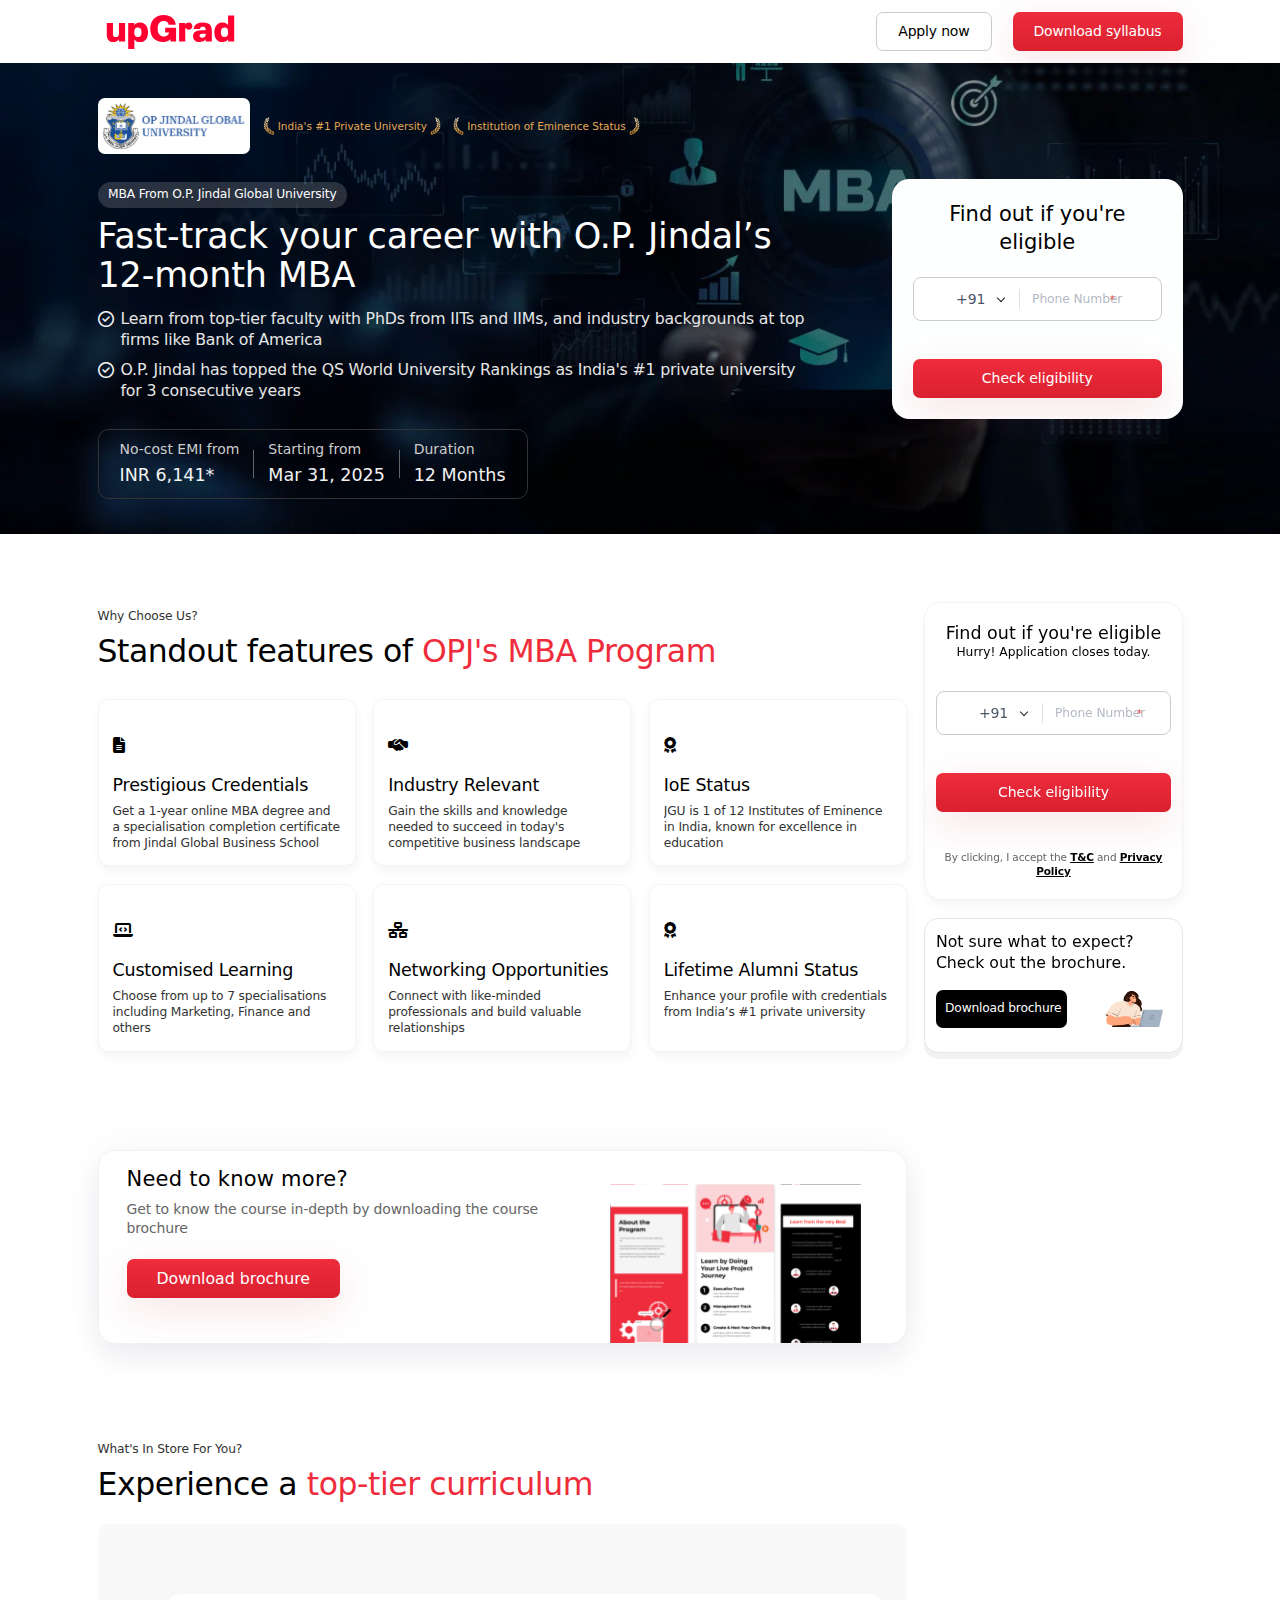
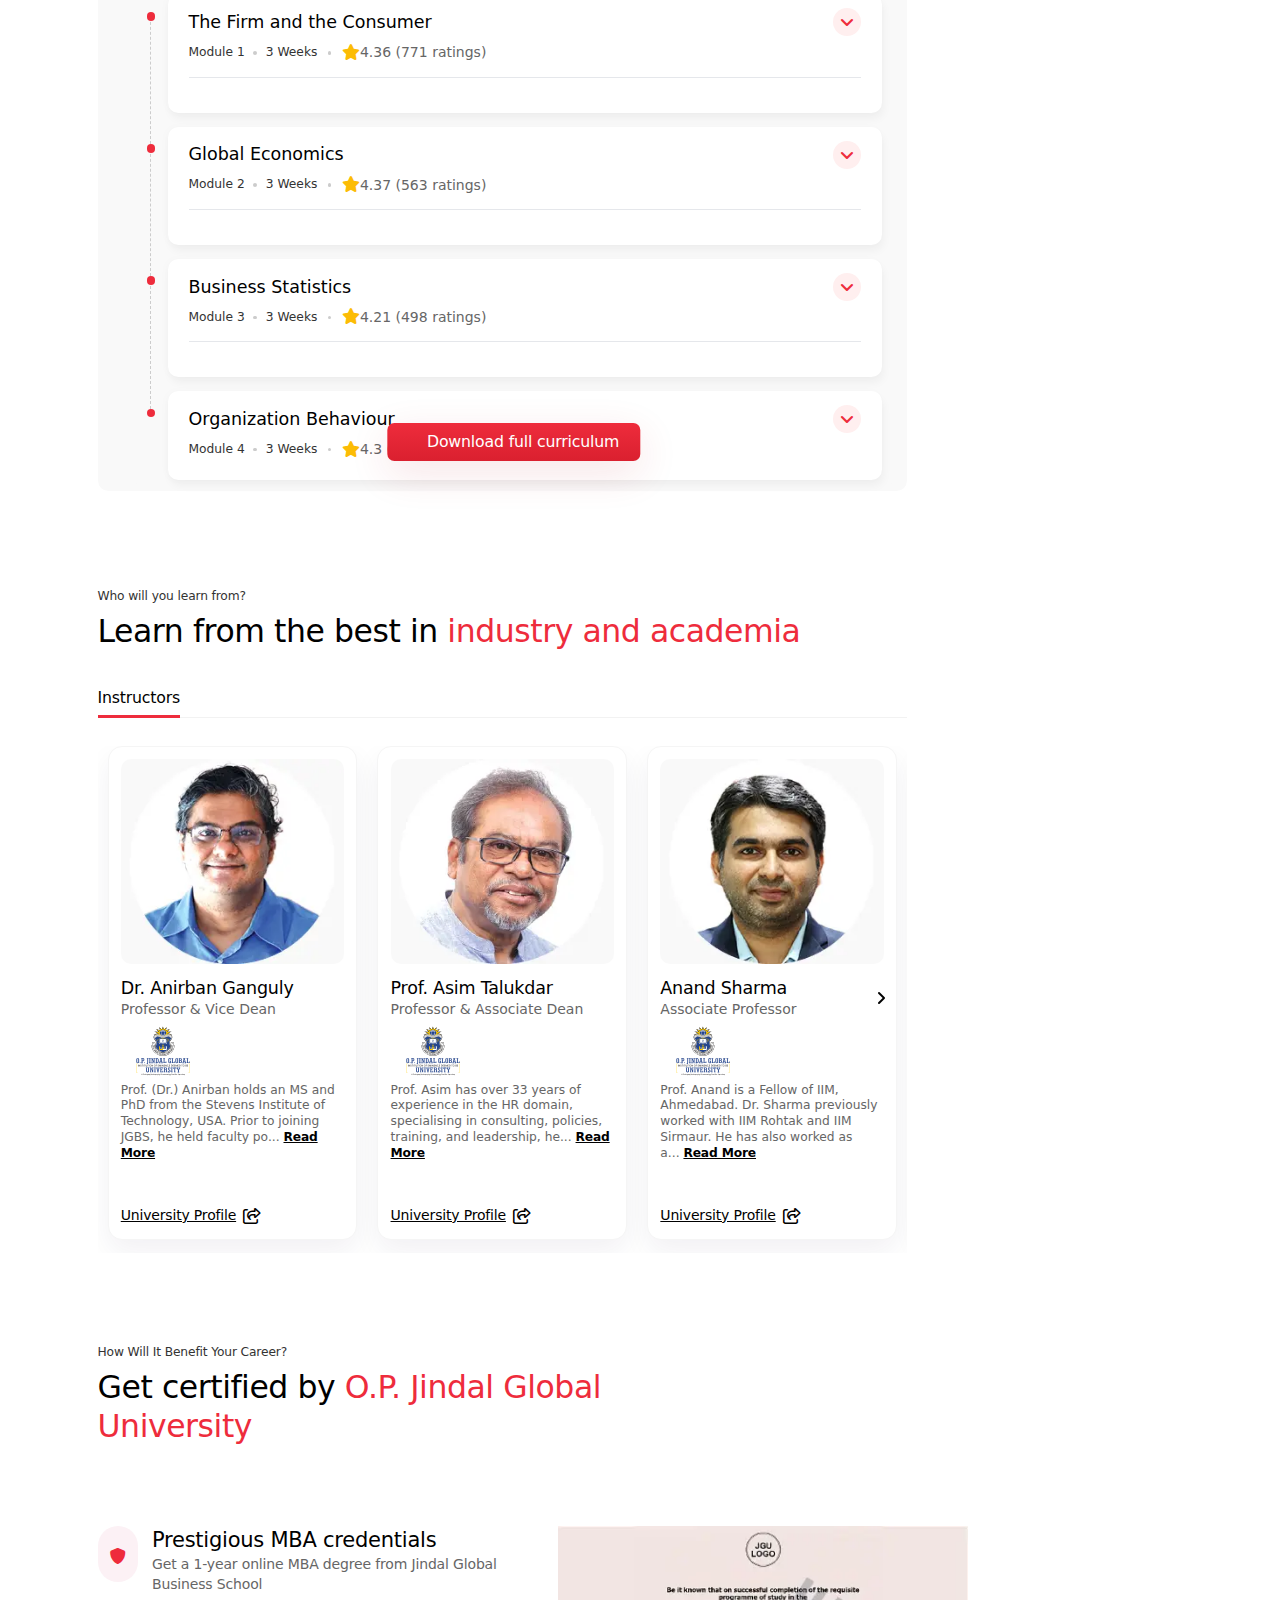
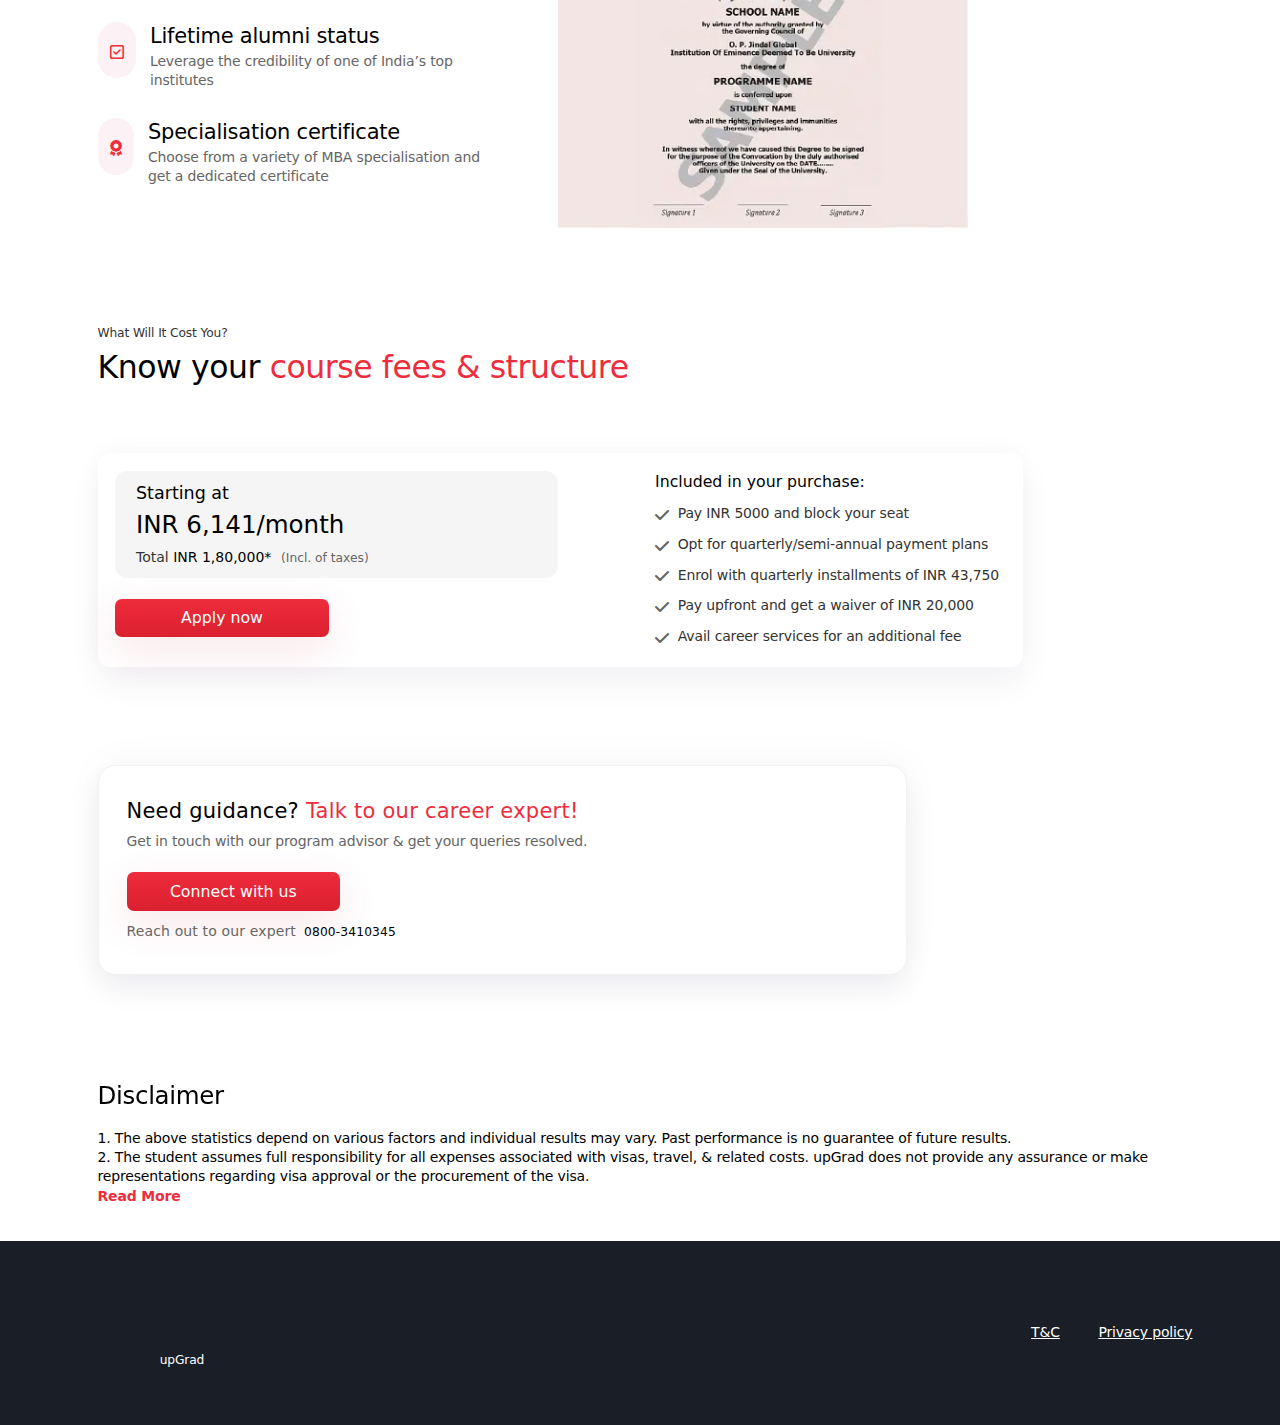
==== commit 92eb1b4b: "folder structure" ====
--- a/www.upgrad.com/mba-opj-global-university-lpv1/index.html
+++ b/www.upgrad.com/mba-opj-global-university-lpv1/index.html
@@ -85,22 +85,22 @@
       <div class="flex flex-col xs:px-spacing20 xs:my-spacing40 max-w-1440 w-full mx-auto md:px-spacing100 md:my-auto xs:!h-51px md:!h-72 xs:my-spacing6 flex justify-center !my-0 xs:py-spacing6 md:py-0 xs:pr-spacing10">
          <div class="w-full">
             <div class="flex flex-row justify-between items-center md:gap-auto">
-               <div><a href="#"><img alt="OPJ" loading="lazy" width="64" height="64" decoding="async" data-nimg="1" class="xs:w-96px xs:h-spacing36 md:w-166px md:h-48px" style="color:transparent" src="/images/upGrad logo-13b584f275e04849bf08647bd2228bda.svg"/></a></div>
+               <div><a href="#"><img alt="OPJ" loading="lazy" width="64" height="64" decoding="async" data-nimg="1" class="xs:w-96px xs:h-spacing36 md:w-166px md:h-48px" style="color:transparent" src="./images/upGrad logo-13b584f275e04849bf08647bd2228bda.svg"/></a></div>
                <div class="flex gap-spacing24"><button class="md:h-spacing44 xs:h-45px xs:text-buttonSmall md:text-buttonNormal justify-center items-center gap-spacing8 inline-flex whitespace-nowrap bg-white rounded-lg border border-greyscale-4 text-greyscale-main font-medium px-spacing24 py-spacing14 md:py-spacing10 w-full md:!text-bodySmall xs:h-45px xs:-tracking-0.14 md:-tracking-0.18 md:py-spacing12   false">Apply now</button><button class="md:h-spacing44 xs:h-45px xs:text-buttonSmall md:text-buttonNormal justify-center items-center gap-spacing8 inline-flex whitespace-nowrap gradient-cta rounded-lg shadow-cta text-white font-medium px-spacing24 py-spacing14 md:py-spacing10 w-full  md:!text-bodySmall xs:h-45px xs:-tracking-0.14 md:-tracking-0.18 md:py-spacing12   false">Download syllabus</button></div>
             </div>
          </div>
       </div>
       <div class="flex  md:!gap-0 flex-col items-center">
       <section id="">
-         <div class="md:py-spacing40 xs:py-spacing32 bg-cover bg-center md:bg-contain lg:bg-cover max-w-full md:mb-spacing14" style="background-image:url('/images/background.jpg')">
+         <div class="md:py-spacing40 xs:py-spacing32 bg-cover bg-center md:bg-contain lg:bg-cover max-w-full md:mb-spacing14" style="background-image:url('./images/background.jpg')">
             <div class="flex flex-col xs:px-spacing20 xs:my-spacing40 max-w-1440 w-full mx-auto xs:mb-0 xs:mt-auto md:mt-auto md:mb-auto md:px-spacing100 ">
                <div class="flex flex-row justify-between">
                   <div class="md:w-816px xs:w-full flex flex-col gap-spacing32">
                      <div class="flex md:gap-spacing12 xs:gap-spacing14 items-center">
-                        <div class="relative md:w-174 md:h-64px xs:w-156px xs:h-54px"><img alt="image" loading="lazy" decoding="async" data-nimg="fill" class="p-spacing4 rounded-8 bg-greyscale-white  object-contain" style="position:absolute;height:100%;width:100%;left:0;top:0;right:0;bottom:0;color:transparent" src="/images/university_logo_new.svg"/></div>
+                        <div class="relative md:w-174 md:h-64px xs:w-156px xs:h-54px"><img alt="image" loading="lazy" decoding="async" data-nimg="fill" class="p-spacing4 rounded-8 bg-greyscale-white  object-contain" style="position:absolute;height:100%;width:100%;left:0;top:0;right:0;bottom:0;color:transparent" src="./images/university_logo_new.svg"/></div>
                         <div class="flex xs:flex-col md:flex-row md:items-center xs:items-start xs:gap-spacing8 md:gap-spacing6">
-                           <div class="flex md:items-center"><img alt="left Border" loading="lazy" width="18" height="18" decoding="async" data-nimg="1" class="w-18px h-18px xs:w-spacing20 xs:h-spacing20" style="color:transparent" src="/images/bannerBorderright.8ca7e14d.svg"/><span class="text-gold font-medium md:text-labelSmall xs:text-captionSmall">India&#x27;s #1 Private University</span><img alt="right border" loading="lazy" width="18" height="18" decoding="async" data-nimg="1" class="w-18px h-18px xs:w-spacing20 xs:h-spacing20" style="color:transparent" src="/images/border-closing.svg"/></div>
-                           <div class="flex md:items-center"><img alt="left Border" loading="lazy" width="18" height="18" decoding="async" data-nimg="1" class="w-18px h-18px xs:w-spacing20 xs:h-spacing20" style="color:transparent" src="/images/bannerBorderright.8ca7e14d.svg"/><span class="text-gold font-medium md:text-labelSmall xs:text-captionSmall">Institution of Eminence Status</span><img alt="right border" loading="lazy" width="18" height="18" decoding="async" data-nimg="1" class="w-18px h-18px xs:w-spacing20 xs:h-spacing20" style="color:transparent" src="/images/border-closing.svg"/></div>
+                           <div class="flex md:items-center"><img alt="left Border" loading="lazy" width="18" height="18" decoding="async" data-nimg="1" class="w-18px h-18px xs:w-spacing20 xs:h-spacing20" style="color:transparent" src="./images/bannerBorderright.8ca7e14d.svg"/><span class="text-gold font-medium md:text-labelSmall xs:text-captionSmall">India&#x27;s #1 Private University</span><img alt="right border" loading="lazy" width="18" height="18" decoding="async" data-nimg="1" class="w-18px h-18px xs:w-spacing20 xs:h-spacing20" style="color:transparent" src="./images/border-closing.svg"/></div>
+                           <div class="flex md:items-center"><img alt="left Border" loading="lazy" width="18" height="18" decoding="async" data-nimg="1" class="w-18px h-18px xs:w-spacing20 xs:h-spacing20" style="color:transparent" src="./images/bannerBorderright.8ca7e14d.svg"/><span class="text-gold font-medium md:text-labelSmall xs:text-captionSmall">Institution of Eminence Status</span><img alt="right border" loading="lazy" width="18" height="18" decoding="async" data-nimg="1" class="w-18px h-18px xs:w-spacing20 xs:h-spacing20" style="color:transparent" src="./images/border-closing.svg"/></div>
                         </div>
                      </div>
                      <div class="flex flex-col xs:px-spacing20 xs:my-spacing40 max-w-1440 w-full mx-auto xs:mb-spacing20 xs:mt-auto md:mt-auto md:mb-auto md:px-spacing100 !px-0 xs:!mb-0">
@@ -271,7 +271,7 @@
                            <div class="mt-spacing24 md:mb-spacing12 xs:mb-spacing4"><button class="md:h-spacing44 xs:h-45px xs:text-buttonSmall md:text-buttonNormal justify-center items-center gap-spacing8 inline-flex whitespace-nowrap gradient-cta rounded-lg shadow-cta text-white font-medium px-spacing24 py-spacing14 md:py-spacing10 xs:w-full md:w-244px    false">Download brochure</button></div>
                         </div>
                      </div>
-                     <img alt="image" loading="lazy" width="58" height="46" decoding="async" data-nimg="1" class="w-320 h-204 mt-spacing16 rounded-8 object-cover" style="color:transparent" src="/images/brochure-image.svg"/>
+                     <img alt="image" loading="lazy" width="58" height="46" decoding="async" data-nimg="1" class="w-320 h-204 mt-spacing16 rounded-8 object-cover" style="color:transparent" src="./images/brochure-image.svg"/>
                   </div>
                </div>
                <!--/$-->
@@ -575,7 +575,7 @@
                                                        <div>
                                                            <div class="bg-white md:shadow-card xs:shadow-hard-normal md:p-spacing14 xs:p-spacing16 flex flex-col gap-spacing14 border rounded-16 border-greyscale-7 xs:pb-spacing40 xs:mb-spacing8">
                                                                <div class="md:h-234px xs:h-177px rounded-12 relative ">
-                                                                   <img alt="image" loading="lazy" decoding="async" data-nimg="fill" class="w-full h-full object-cover rounded-12" style="position:absolute;height:100%;width:100%;left:0;top:0;right:0;bottom:0;color:transparent" sizes="100vw" src="/images/Dr.Anirban_Ganguly.webp" draggable="false"></div>
+                                                                   <img alt="image" loading="lazy" decoding="async" data-nimg="fill" class="w-full h-full object-cover rounded-12" style="position:absolute;height:100%;width:100%;left:0;top:0;right:0;bottom:0;color:transparent" sizes="100vw" src="./images/Dr.Anirban_Ganguly.webp" draggable="false"></div>
                                                                <div class="flex flex-col gap-spacing20 md:h-[216px] xs:h-200px">
                                                                    <div class="flex flex-col gap-spacing ```html
                                                                    <div class="flex flex-col md:gap-spacing4 xs:gap-spacing6">
@@ -585,7 +585,7 @@
                                                                    <div class="flex md:h-8 xs:h-34px items-center gap-spacing12">
                                                                        <span class="md:text-title-all-caps-normal xs:text-title-all-caps-small uppercase font-normal text-greyscale-1"> </span>
                                                                        <div class="flex gap-spacing20">
-                                                                           <img alt="image" loading="lazy" width="64" height="64" decoding="async" data-nimg="1" class="h-full" style="color:transparent" src="/images/faculty-university.svg" draggable="false">
+                                                                           <img alt="image" loading="lazy" width="64" height="64" decoding="async" data-nimg="1" class="h-full" style="color:transparent" src="./images/faculty-university.svg" draggable="false">
                                                                        </div>
                                                                    </div>
                                                                    <p class="text-captionNormal font-450 text-greyscale-2 md:h-54px xs:h-52">Prof. (Dr.) Anirban holds an MS and PhD from the Stevens Institute of Technology, USA. Prior to joining JGBS, he held faculty po...<!-- -->&nbsp;<span class="md:text-captionNormal underline font-medium xs:text-underlineSmall text-greyscale-main md:-tracking-0.16 xs:-tracking-0.122 cursor-pointer" data-modal="modal1" style="cursor: pointer; font-weight: bold;" onclick="openModal('modal1')">Read More</span></p>
@@ -602,7 +602,7 @@
                                                        <div>
                                                            <div class="bg-white md:shadow-card xs:shadow-hard-normal md:p-spacing14 xs:p-spacing16 flex flex-col gap-spacing14 border rounded-16 border-greyscale-7 xs:pb-spacing40 xs:mb-spacing8">
                                                                <div class="md:h-234px xs:h-177px rounded-12 relative ">
-                                                                   <img alt="image" loading="lazy" decoding="async" data-nimg="fill" class="w-full h-full object-cover rounded-12" style="position:absolute;height:100%;width:100%;left:0;top:0;right:0;bottom:0;color:transparent" sizes="100vw" src="/images/Prof.Asim_Talukdar.webp" draggable="false"></div>
+                                                                   <img alt="image" loading="lazy" decoding="async" data-nimg="fill" class="w-full h-full object-cover rounded-12" style="position:absolute;height:100%;width:100%;left:0;top:0;right:0;bottom:0;color:transparent" sizes="100vw" src="./images/Prof.Asim_Talukdar.webp" draggable="false"></div>
                                                                <div class="flex flex-col gap-spacing20 md:h-[216px] xs:h-200px">
                                                                    <div class="flex flex-col gap-spacing ```html
                                                                    <div class="flex flex-col md:gap-spacing4 xs:gap-spacing6">
@@ -612,7 +612,7 @@
                                                                    <div class="flex md:h-8 xs:h-34px items-center gap-spacing12">
                                                                        <span class="md:text-title-all-caps-normal xs:text-title-all-caps-small uppercase font-normal text-greyscale-1"> </span>
                                                                        <div class="flex gap-spacing20">
-                                                                           <img alt="image" loading="lazy" width="64" height="64" decoding="async" data-nimg="1" class="h-full" style="color:transparent" src="/images/faculty-university.svg" draggable="false">
+                                                                           <img alt="image" loading="lazy" width="64" height="64" decoding="async" data-nimg="1" class="h-full" style="color:transparent" src="./images/faculty-university.svg" draggable="false">
                                                                        </div>
                                                                    </div>
                                                                    <p class="text-captionNormal font-450 text-greyscale-2 md:h-54px xs:h-52">Prof. Asim has over 33 years of experience in the HR domain, specialising in consulting, policies, training, and leadership, he...<!-- -->&nbsp;<span class="md:text-captionNormal underline font-medium xs:text-underlineSmall text-greyscale-main md:-tracking-0.16 xs:-tracking-0.122 cursor-pointer" data-modal="modal2" style="cursor: pointer; font-weight: bold;" onclick="openModal('modal2')">Read More</span></p>
@@ -629,7 +629,7 @@
                                                        <div>
                                                            <div class="bg-white md:shadow-card xs:shadow-hard-normal md:p-spacing14 xs:p-spacing16 flex flex-col gap-spacing14 border rounded-16 border-greyscale-7 xs:pb-spacing40 xs:mb-spacing8">
                                                                <div class="md:h-234px xs:h-177px rounded-12 relative ">
-                                                                   <img alt="image" loading="lazy" decoding="async" data-nimg="fill" class="w-full h-full object-cover rounded-12" style="position:absolute;height:100%;width:100%;left:0;top:0;right:0;bottom:0;color:transparent" sizes="100vw" src="/images/Anand_Sharma.webp" draggable="false"></div>
+                                                                   <img alt="image" loading="lazy" decoding="async" data-nimg="fill" class="w-full h-full object-cover rounded-12" style="position:absolute;height:100%;width:100%;left:0;top:0;right:0;bottom:0;color:transparent" sizes="100vw" src="./images/Anand_Sharma.webp" draggable="false"></div>
                                                                <div class="flex flex-col gap-spacing20 md:h-[216px] xs:h-200px">
                                                                    <div class="flex flex-col gap-spacing ```html
                                                                    <div class="flex flex-col md:gap-spacing4 xs:gap-spacing6">
@@ -639,7 +639,7 @@
                                                                    <div class="flex md:h-8 xs:h-34px items-center gap-spacing12">
                                                                        <span class="md:text-title-all-caps-normal xs:text-title-all-caps-small uppercase font-normal text-greyscale-1"> </span>
                                                                        <div class="flex gap-spacing20">
-                                                                           <img alt="image" loading="lazy" width="64" height="64" decoding="async" data-nimg="1" class="h-full" style="color:transparent" src="/images/faculty-university.svg" draggable="false">
+                                                                           <img alt="image" loading="lazy" width="64" height="64" decoding="async" data-nimg="1" class="h-full" style="color:transparent" src="./images/faculty-university.svg" draggable="false">
                                                                        </div>
                                                                    </div>
                                                                    <p class="text-captionNormal font-450 text-greyscale-2 md:h-54px xs:h-52">Prof. Anand is a Fellow of IIM, Ahmedabad. Dr. Sharma previously worked with IIM Rohtak and IIM Sirmaur. He has also worked as a...<!-- -->&nbsp;<span class="md:text-captionNormal underline font-medium xs:text-underlineSmall text-greyscale-main md:-tracking-0.16 xs:-tracking-0.122 cursor-pointer" data-modal="modal3" style="cursor: pointer; font-weight: bold;" onclick="openModal('modal3')">Read More</span></p>
@@ -655,7 +655,7 @@
                                                        <div>
                                                            <div class="bg-white md:shadow-card xs:shadow-hard-normal md:p-spacing14 xs:p-spacing16 flex flex-col gap-spacing14 border rounded-16 border-greyscale-7 xs:pb-spacing40 xs:mb-spacing8">
                                                                <div class="md:h-234px xs:h-177px rounded-12 relative ">
-                                                                   <img alt="image" loading="lazy" decoding="async" data-nimg="fill" class="w-full h-full object-cover rounded-12" style="position:absolute;height:100%;width:100%;left:0;top:0;right:0;bottom:0;color:transparent" sizes="100vw" src="/images/Dr.Chitkrakalpa_Sen.webp" draggable="false"></div>
+                                                                   <img alt="image" loading="lazy" decoding="async" data-nimg="fill" class="w-full h-full object-cover rounded-12" style="position:absolute;height:100%;width:100%;left:0;top:0;right:0;bottom:0;color:transparent" sizes="100vw" src="./images/Dr.Chitkrakalpa_Sen.webp" draggable="false"></div>
                                                                <div class="flex flex-col gap-spacing20 md:h-[216px] xs:h-200px">
                                                                    <div class="flex flex-col gap-spacing ```html
                                                                    <div class="flex flex-col md:gap-spacing4 xs:gap-spacing6">
@@ -665,7 +665,7 @@
                                                                    <div class="flex md:h-8 xs:h-34px items-center gap-spacing12">
                                                                        <span class="md:text-title-all-caps-normal xs:text-title-all-caps-small uppercase font-normal text-greyscale-1"> </span>
                                                                        <div class="flex gap-spacing20">
-                                                                           <img alt="image" loading="lazy" width="64" height="64" decoding="async" data-nimg="1" class="h-full" style="color:transparent" src="/images/faculty-university.svg" draggable="false">
+                                                                           <img alt="image" loading="lazy" width="64" height="64" decoding="async" data-nimg="1" class="h-full" style="color:transparent" src="./images/faculty-university.svg" draggable="false">
                                                                        </div>
                                                                    </div>
                                                                    <p class="text-captionNormal font-450 text-greyscale-2 md:h-54px xs:h-52">Prof. (Dr.) Chitrakalpa holds an M.Sc. in Economics and a PhD. His area of research includes high-frequency financial market dyn...<!-- -->&nbsp;<span class="md:text-captionNormal underline font-medium xs:text-underlineSmall text-greyscale-main md:-tracking-0.16 xs:-tracking-0.122 cursor-pointer" data-modal="modal4" style="cursor: pointer; font-weight: bold;" onclick="openModal('modal4')">Read More</span></p>
@@ -681,7 +681,7 @@
                                                        <div>
                                                            <div class="bg-white md:shadow-card xs:shadow-hard-normal md:p-spacing14 xs:p-spacing16 flex flex-col gap-spacing14 border rounded-16 border-greyscale-7 xs:pb-spacing40 xs:mb-spacing8">
                                                                <div class="md:h-234px xs:h-177px rounded-12 relative ">
-                                                                   <img alt="image" loading="lazy" decoding="async" data-nimg="fill" class="w-full h-full object-cover rounded-12" style="position:absolute;height:100%;width:100%;left:0;top:0;right:0;bottom:0;color:transparent" sizes="100vw" src="/images/Dr.sarveshwar_kumar.webp" draggable="false"></div>
+                                                                   <img alt="image" loading="lazy" decoding="async" data-nimg="fill" class="w-full h-full object-cover rounded-12" style="position:absolute;height:100%;width:100%;left:0;top:0;right:0;bottom:0;color:transparent" sizes="100vw" src="./images/Dr.sarveshwar_kumar.webp" draggable="false"></div>
                                                                <div class="flex flex-col gap-spacing20 md:h-[216px] xs:h-200px">
                                                                    <div class="flex flex-col gap-spacing ```html
                                                                    <div class="flex flex-col md:gap-spacing4 xs:gap-spacing6">
@@ -691,7 +691,7 @@
                                                                    <div class="flex md:h-8 xs:h-34px items-center gap-spacing12">
                                                                        <span class="md:text-title-all-caps-normal xs:text-title-all-caps-small uppercase font-normal text-greyscale-1"> </span>
                                                                        <div class="flex gap-spacing20">
-                                                                           <img alt="image" loading="lazy" width="64" height="64" decoding="async" data-nimg="1" class="h-full" style="color:transparent" src="/images/faculty-university.svg" draggable="false">
+                                                                           <img alt="image" loading="lazy" width="64" height="64" decoding="async" data-nimg="1" class="h-full" style="color:transparent" src="./images/faculty-university.svg" draggable="false">
                                                                        </div>
                                                                    </div>
                                                                    <p class="text-captionNormal font-450 text-greyscale-2 md:h-54px xs:h-52">Prof. Sarveshwar has a Ph.D. in finance and accounting from IIM Lucknow. He holds double master's, i.e, MBA - Finance and M.Com...<!-- -->&nbsp;<span class="md:text-captionNormal underline font-medium xs:text-underlineSmall text-greyscale-main md:-tracking-0.16 xs:-tracking-0.122 cursor-pointer" data-modal="modal5" style="cursor: pointer; font-weight: bold;" onclick="openModal('modal5')">Read More</span></p>
@@ -707,7 +707,7 @@
                                                        <div>
                                                            <div class="bg-white md:shadow-card xs:shadow-hard-normal md:p-spacing14 xs:p-spacing16 flex flex-col gap-spacing14 border rounded-16 border-greyscale-7 xs:pb-spacing40 xs:mb-spacing8">
                                                                <div class="md:h-234px xs:h-177px rounded-12 relative ">
-                                                                   <img alt="image" loading="lazy" decoding="async" data-nimg="fill" class="w-full h-full object-cover rounded-12" style="position:absolute;height:100%;width:100%;left:0;top:0;right:0;bottom:0;color:transparent" sizes="100vw" src="/images/Prof.sonam_chawls.webp" draggable="false"></div>
+                                                                   <img alt="image" loading="lazy" decoding="async" data-nimg="fill" class="w-full h-full object-cover rounded-12" style="position:absolute;height:100%;width:100%;left:0;top:0;right:0;bottom:0;color:transparent" sizes="100vw" src="./images/Prof.sonam_chawls.webp" draggable="false"></div>
                                                                <div class="flex flex-col gap-spacing20 md:h-[216px] xs:h-200px">
                                                                    <div class="flex flex-col gap-spacing ```html
                                                                    <div class="flex flex-col md:gap-spacing4 xs:gap-spacing6">
@@ -717,7 +717,7 @@
                                                                    <div class="flex md:h-8 xs:h-34px items-center gap-spacing12">
                                                                        <span class="md:text-title-all-caps-normal xs:text-title-all-caps-small uppercase font-normal text-greyscale-1"> </span>
                                                                        <div class="flex gap-spacing20">
-                                                                           <img alt="image" loading="lazy" width="64" height="64" decoding="async" data-nimg="1" class="h-full" style="color:transparent" src="/images/faculty-university.svg" draggable="false">
+                                                                           <img alt="image" loading="lazy" width="64" height="64" decoding="async" data-nimg="1" class="h-full" style="color:transparent" src="./images/faculty-university.svg" draggable="false">
                                                                        </div>
                                                                    </div>
                                                                    <p class="text-captionNormal font-450 text-greyscale-2 md:h-54px xs:h-52">Prof. (Dr.) Sonam is a Fellow in Management MDI, Gurgaon, in Organisational Behaviour. She has published research papers and boo...<!-- -->&nbsp;<span class="md:text-captionNormal underline font-medium xs:text-underlineSmall text-greyscale-main md:-tracking-0.16 xs:-tracking-0.122 cursor-pointer" data-modal="modal6" style="cursor: pointer; font-weight: bold;" onclick="openModal('modal6')">Read More</span></p>
@@ -733,7 +733,7 @@
                                                        <div>
                                                            <div class="bg-white md:shadow-card xs:shadow-hard-normal md:p-spacing14 xs:p-spacing16 flex flex-col gap-spacing14 border rounded-16 border-greyscale-7 xs:pb-spacing40 xs:mb-spacing8">
                                                                <div class="md:h-234px xs:h-177px rounded-12 relative ">
-                                                                   <img alt="image" loading="lazy" decoding="async" data-nimg="fill" class="w-full h-full object-cover rounded-12" style="position:absolute;height:100%;width:100%;left:0;top:0;right:0;bottom:0;color:transparent" sizes="100vw" src="/images/Prof.diptiman_banerji.webp" draggable="false"></div>
+                                                                   <img alt="image" loading="lazy" decoding="async" data-nimg="fill" class="w-full h-full object-cover rounded-12" style="position:absolute;height:100%;width:100%;left:0;top:0;right:0;bottom:0;color:transparent" sizes="100vw" src="./images/Prof.diptiman_banerji.webp" draggable="false"></div>
                                                                <div class="flex flex-col gap-spacing20 md:h-[216px] xs:h-200px">
                                                                    <div class="flex flex-col gap-spacing ```html
                                                                    <div class="flex flex-col md:gap-spacing4 xs:gap-spacing6">
@@ -743,7 +743,7 @@
                                                                    <div class="flex md:h-8 xs:h-34px items-center gap-spacing12">
                                                                        <span class="md:text-title-all-caps-normal xs:text-title-all-caps-small uppercase font-normal text-greyscale-1"> </span>
                                                                        <div class="flex gap-spacing20">
-                                                                           <img alt="image" loading="lazy" width="64" height="64" decoding="async" data-nimg="1" class="h-full" style="color:transparent" src="/images/faculty-university.svg" draggable="false">
+                                                                           <img alt="image" loading="lazy" width="64" height="64" decoding="async" data-nimg="1" class="h-full" style="color:transparent" src="./images/faculty-university.svg" draggable="false">
                                                                        </div>
                                                                    </div>
                                                                    <p class="text-captionNormal font-450 text-greyscale-2 md:h-54px xs:h-52">Dr. Diptiman has worked in corporates like Airtel, Hutchison Essar, Aircel, and CMC among others, and did his PhD from IIM Calcu...<!-- -->&nbsp;<span class="md:text-captionNormal underline font-medium xs:text-underlineSmall text-greyscale-main md:-tracking-0.16 xs:-tracking-0.122 cursor-pointer" data-modal="modal7" style="cursor: pointer; font-weight: bold;" onclick="openModal('modal7')">Read More</span></p>
@@ -759,7 +759,7 @@
                                                        <div>
                                                            <div class="bg-white md:shadow-card xs:shadow-hard-normal md:p-spacing14 xs:p-spacing16 flex flex-col gap-spacing14 border rounded-16 border-greyscale-7 xs:pb-spacing40 xs:mb-spacing8">
                                                                <div class="md:h-234px xs:h-177px rounded-12 relative ">
-                                                                   <img alt="image" loading="lazy" decoding="async" data-nimg="fill" class="w-full h-full object-cover rounded-12" style="position:absolute;height:100%;width:100%;left:0;top:0;right:0;bottom:0;color:transparent" sizes="100vw" src="/images/vineet_anurag.webp" draggable="false"></div>
+                                                                   <img alt="image" loading="lazy" decoding="async" data-nimg="fill" class="w-full h-full object-cover rounded-12" style="position:absolute;height:100%;width:100%;left:0;top:0;right:0;bottom:0;color:transparent" sizes="100vw" src="./images/vineet_anurag.webp" draggable="false"></div>
                                                                <div class="flex flex-col gap-spacing20 md:h-[216px] xs:h-200px">
                                                                    <div class="flex flex-col gap-spacing ```html
                                                                    <div class="flex flex-col md:gap-spacing4 xs:gap-spacing6">
@@ -769,7 +769,7 @@
                                                                    <div class="flex md:h-8 xs:h-34px items-center gap-spacing12">
                                                                        <span class="md:text-title-all-caps-normal xs:text-title-all-caps-small uppercase font-normal text-greyscale-1"> </span>
                                                                        <div class="flex gap-spacing20">
-                                                                           <img alt="image" loading="lazy" width="64" height="64" decoding="async" data-nimg="1" class="h-full" style="color:transparent" src="/images/faculty-university.svg" draggable="false">
+                                                                           <img alt="image" loading="lazy" width="64" height="64" decoding="async" data-nimg="1" class="h-full" style="color:transparent" src="./images/faculty-university.svg" draggable="false">
                                                                        </div>
                                                                    </div>
                                                                    <p class="text-captionNormal font-450 text-greyscale-2 md:h-54px xs:h-52">Prof. Vineet, with over 25 years in banking at Bank of America and Westpac, holds an MBA from IIM Calcutta, a B.Tech from IIT De...<!-- -->&nbsp;<span class="md:text-captionNormal underline font-medium xs:text-underlineSmall text-greyscale-main md:-tracking-0.16 xs:-tracking-0.122 cursor-pointer" data-modal="modal8" style="cursor: pointer; font-weight: bold;" onclick="openModal('modal8')">Read More</span></p>
@@ -785,7 +785,7 @@
                                                        <div>
                                                            <div class="bg-white md:shadow-card xs:shadow-hard-normal md:p-spacing14 xs:p-spacing16 flex flex-col gap-spacing14 border rounded-16 border-greyscale-7 xs:pb-spacing40 xs:mb-spacing8">
                                                                <div class="md:h-234px xs:h-177px rounded-12 relative ">
-                                                                   <img alt="image" loading="lazy" decoding="async" data-nimg="fill" class="w-full h-full object-cover rounded-12" style="position:absolute;height:100%;width:100%;left:0;top:0;right:0;bottom:0;color:transparent" sizes="100vw" src="/images/Prof.Rameshwar_Arora.webp" draggable="false"></div>
+                                                                   <img alt="image" loading="lazy" decoding="async" data-nimg="fill" class="w-full h-full object-cover rounded-12" style="position:absolute;height:100%;width:100%;left:0;top:0;right:0;bottom:0;color:transparent" sizes="100vw" src="./images/Prof.Rameshwar_Arora.webp" draggable="false"></div>
                                                                <div class="flex flex-col gap-spacing20 md:h-[216px] xs:h-200px">
                                                                    <div class="flex flex-col gap-spacing ```html
                                                                    <div class="flex flex-col md:gap-spacing4 xs:gap-spacing6">
@@ -796,7 +796,7 @@
                                                                    <div class="flex md:h-8 xs:h-34px items-center gap-spacing12">
                                                                        <span class="md:text-title-all-caps-normal xs:text-title-all-caps-small uppercase font-normal text-greyscale-1"> </span>
                                                                        <div class="flex gap-spacing20">
-                                                                           <img alt="image" loading="lazy" width="64" height="64" decoding="async" data-nimg="1" class="h-full" style="color:transparent" src="/images/faculty-university.svg" draggable="false">
+                                                                           <img alt="image" loading="lazy" width="64" height="64" decoding="async" data-nimg="1" class="h-full" style="color:transparent" src="./images/faculty-university.svg" draggable="false">
                                                                        </div>
                                                                    </div>
                                                                    <p class="text-captionNormal font-450 text-greyscale-2 md:h-54px xs:h-52">
@@ -834,8 +834,8 @@
                                             <span class="custom-close-button">&times;</span>
                                             <h1>Dr. Anirban Ganguly</h1>
                                             <div style="display: flex;">
-                                               <img class="modal-img" src="/images/Dr.Anirban_Ganguly.webp" alt="">
-                                               <img src="/images/faculty-university.svg" alt="University Logo" class="custom-logo" />
+                                               <img class="modal-img" src="./images/Dr.Anirban_Ganguly.webp" alt="">
+                                               <img src="./images/faculty-university.svg" alt="University Logo" class="custom-logo" />
                                             </div>
                                             
                                             <p>Professor & Vice Dean (Research)</p>
@@ -848,8 +848,8 @@
                                             <span class="custom-close-button">&times;</span>
                                             <h2>Prof. Asim Talukdar</h2>
                                             <div style="display: flex;">
-                                             <img class="modal-img" src="/images/Prof.Asim_Talukdar.webp" alt="">
-                                               <img src="/images/faculty-university.svg" alt="University Logo" class="custom-logo" />
+                                             <img class="modal-img" src="./images/Prof.Asim_Talukdar.webp" alt="">
+                                               <img src="./images/faculty-university.svg" alt="University Logo" class="custom-logo" />
                                             </div>
                                             <p>Associate Professor</p>
                                             <p>Prof. Priya Sharma has a PhD in Economics from the University of Delhi. Her research interests include economic development, poverty alleviation, and women's empowerment. She has published numerous papers on these topics and has been a keynote speaker at several international conferences.</p>
@@ -861,8 +861,8 @@
                                             <span class="custom-close-button">&times;</span>
                                             <h2>Anand Sharma</h2>
                                             <div style="display: flex;">
-                                             <img class="modal-img" src="/images/Anand_Sharma.webp" alt="">
-                                             <img src="/images/faculty-university.svg" alt="University Logo" class="custom-logo" />
+                                             <img class="modal-img" src="./images/Anand_Sharma.webp" alt="">
+                                             <img src="./images/faculty-university.svg" alt="University Logo" class="custom-logo" />
                                             </div>
                                             <p>Assistant Professor</p>
                                             <p>Prof. Rajesh Kumar specializes in Data Science and Machine Learning. He obtained his PhD from the Indian Institute of Technology, Bombay. His recent work involves AI applications in healthcare, focusing on predictive modeling and data analysis to improve patient outcomes.</p>
@@ -874,8 +874,8 @@
                                             <span class="custom-close-button">&times;</span>
                                             <h2>Dr. Chitrakalpa Sen</h2>
                                             <div style="display: flex;">
-                                             <img class="modal-img" src="/images/Dr.Chitkrakalpa_Sen.webp" alt="">
-                                               <img src="/images/faculty-university.svg" alt="University Logo" class="custom-logo" />
+                                             <img class="modal-img" src="./images/Dr.Chitkrakalpa_Sen.webp" alt="">
+                                               <img src="./images/faculty-university.svg" alt="University Logo" class="custom-logo" />
                                             </div>
                                             <p>Professor & Associate Dean</p>
                                             <p>Dr. Nisha Patel has a Master's degree in Psychology from the University of Mumbai and a PhD in Behavioral Sciences from the University of California, Los Angeles. Her research focuses on adolescent mental health, and she has developed several intervention programs to support young individuals.</p>
@@ -887,8 +887,8 @@
                                             <span class="custom-close-button">&times;</span>
                                             <h2>Dr. Sarveshwar Kumar Inani</h2>
                                             <div style="display: flex;">
-                                             <img class="modal-img" src="/images/Dr.sarveshwar_kumar.webp" alt="">
-                                               <img src="/images/faculty-university.svg" alt="University Logo" class="custom-logo" />
+                                             <img class="modal-img" src="./images/Dr.sarveshwar_kumar.webp" alt="">
+                                               <img src="./images/faculty-university.svg" alt="University Logo" class="custom-logo" />
                                             </div>
                                             <p>Associate Professor</p>
                                             <p>Dr. Amit Singh received his PhD in Environmental Science from Jawaharlal Nehru University. His research focuses on climate change mitigation and sustainable practices in urban planning. He has collaborated with various international organizations to promote eco-friendly policies.</p>
@@ -900,8 +900,8 @@
                                             <span class="custom-close-button">&times;</span>
                                             <h2>Prof. Sonam Chawla</h2>
                                              <div style="display: flex;">
-                                                <img class="modal-img" src="/images/Prof.sonam_chawls.webp" alt="">
-                                                <img src="/images/faculty-university.svg" alt="University Logo" class="custom-logo" />
+                                                <img class="modal-img" src="./images/Prof.sonam_chawls.webp" alt="">
+                                                <img src="./images/faculty-university.svg" alt="University Logo" class="custom-logo" />
                                              </div>
                                             <p>Visiting Faculty</p>
                                             <p>Dr. Kavita Menon is a visiting faculty member with a PhD in International Relations from the University of London. Her areas of expertise include global diplomacy and conflict resolution. She has worked with various governmental and non-governmental organizations to mediate international disputes.</p>
@@ -912,8 +912,8 @@
                                             <span class="custom-close-button">&times;</span>
                                             <h2>Prof. Diptiman Banerji</h2>
                                              <div style="display: flex;">
-                                                <img class="modal-img" src="/images/Prof.diptiman_banerji.webp" alt="">
-                                                <img src="/images/faculty-university.svg" alt="University Logo" class="custom-logo" />
+                                                <img class="modal-img" src="./images/Prof.diptiman_banerji.webp" alt="">
+                                                <img src="./images/faculty-university.svg" alt="University Logo" class="custom-logo" />
                                              </div>
                                             <p>Professor, Marketing Area, and Associate Dean</p>
                                             <p>Dr. Diptiman has worked in corporates like Airtel, Hutchison Essar, Aircel, and CMC among others, and did his PhD from IIM Calcutta. His work has been published in reputed journals and his current areas of research include social marketing and consumer behaviour in emerging markets.</p>
@@ -924,8 +924,8 @@
                                             <span class="custom-close-button">&times;</span>
                                             <h2>Vineet Anurag</h2>
                                              <div style="display: flex;">
-                                                <img class="modal-img" src="/images/vineet_anurag.webp" alt="">
-                                                <img src="/images/faculty-university.svg" alt="University Logo" class="custom-logo" />
+                                                <img class="modal-img" src="./images/vineet_anurag.webp" alt="">
+                                                <img src="./images/faculty-university.svg" alt="University Logo" class="custom-logo" />
                                              </div>
                                             <p>Faculty, JGU</p>
                                             <p>Prof. Vineet, with over 25 years in banking at Bank of America and Westpac, holds an MBA from IIM Calcutta, a B.Tech from IIT Delhi, and a GARP certificate in Sustainability and Climate Risk. He enriches teaching with deep industry and strategic insights.</p>
@@ -936,8 +936,8 @@
                                             <span class="custom-close-button">&times;</span>
                                             <h2>Prof. Rameshwar Arora</h2>
                                              <div style="display: flex;">
-                                                <img class="modal-img" src="/images/Prof.Rameshwar_Arora.webp" alt="">
-                                                <img src="/images/faculty-university.svg" alt="University Logo" class="custom-logo" />
+                                                <img class="modal-img" src="./images/Prof.Rameshwar_Arora.webp" alt="">
+                                                <img src="./images/faculty-university.svg" alt="University Logo" class="custom-logo" />
                                              </div>
                                             <p>Assistant Professor & Assistant Dean</p>
                                             <p>Dr. Rameshwar is a PhD from IIM Indore. His research work has been presented at international conferences such as the Academy of International Business, British Academy of Management etc. He has previously worked in Marketing & Sales analytics with McKinsey Knowledge Center.</p>
@@ -1157,14 +1157,14 @@
                                  </div>
                               </div>
                               <div class="unique-w-490px unique-h-360px relative" style="width: 410px;">
-                                 <img alt="image" loading="lazy" decoding="async" data-nimg="fill" class="unique-rounded-14.4 object-contain unique-clickable-image" style="height:auto;width:410px;margin-right:10px; left:0;top:0;right:0;bottom:0;color:transparent" sizes="100vw" src="/images/Revised202-0ee1ddc7938e40afa3ebc1b7dab994a2.webp"/>
+                                 <img alt="image" loading="lazy" decoding="async" data-nimg="fill" class="unique-rounded-14.4 object-contain unique-clickable-image" style="height:auto;width:410px;margin-right:10px; left:0;top:0;right:0;bottom:0;color:transparent" sizes="100vw" src="./images/Revised202-0ee1ddc7938e40afa3ebc1b7dab994a2.webp"/>
                                </div>
                                
                                <!-- Modal Structure -->
                                <div id="uniqueImageModal" class="unique-image-modal">
                                  <div class="unique-image-modal-content">
                                    <span class="unique-image-close">&times;</span>
-                                   <img src="/images/Revised202-0ee1ddc7938e40afa3ebc1b7dab994a2.webp" alt="Popup Image" class="unique-popup-image"/>
+                                   <img src="./images/Revised202-0ee1ddc7938e40afa3ebc1b7dab994a2.webp" alt="Popup Image" class="unique-popup-image"/>
                                  </div>
                                </div>
                            </div>
@@ -1253,7 +1253,7 @@
                   </div>
                 </section>
                 
-                <section id="Career Guidance"><!--$--><div class="flex flex-col xs:px-spacing20 xs:my-spacing40 max-w-1440 w-full mx-auto md:px-spacing205 md:my-spacing40 !px-0"><div class="flex justify-between rounded-20 border border-greyscale-6 bg-white shadow-md xs:px-spacing20 md:px-spacing32"><div class=" xs:my-spacing40 md:my-spacing36"><div><div class="flex flex-col gap-spacing8"><div class="flex flex-col justify-start items-start relative md:gap-0 xs:gap-spacing8"><div class="relative items-start justify-start flex-grow-0 flex-shrink-0 gap-spacing8"><h2 class="font-medium text-heading2 -tracking-0.44 gap-spacing8 !text-title1 !font-medium tracking-0.24 whitespace-break-spaces">Need guidance? <span class="text-primary-main">Talk to our career expert!</span></h2></div></div><div class="md:text-bodySmall xs:text-interactionSmall text-greyscale-2 xs:-tracking-0.14 md:-tracking-0.16 flex flex-col"><p>Get in touch with our program advisor & get your queries resolved.</p></div></div><div class="mt-spacing24 md:mb-spacing12 xs:mb-spacing24"><button class="md:h-spacing44 xs:h-45px xs:text-buttonSmall md:text-buttonNormal justify-center items-center gap-spacing8 inline-flex whitespace-nowrap gradient-cta rounded-lg shadow-cta text-white font-medium px-spacing24 py-spacing14 md:py-spacing10 xs:w-full md:w-244px    false">Connect with us</button></div><p class="xs:text-interactionSmall md:text-sm font-450 tracking-0.14"><span class="text-base text-greyscale-2 pr-spacing4 ">Reach out to our expert </span><span class="text-underlineSmall font-450">0800-3410345</span></p></div></div><img alt="image" loading="lazy" width="58" height="46" decoding="async" data-nimg="1" class="w-320 h-215 mt-spacing20 rounded-8 object-cover" style="color:transparent" src="/images/Frame 26800-4d9264e42d454a4ea8301584e27a9346.svg"/></div></div><!--/$--></section></div><div class=" sticky top-10 h-510px"><div class="bg-white px-spacing12 pt-spacing20 pb-spacing24 rounded-20 shadow-xs h-fit w-295 z-40 overflow-hidden border border-greyscale-6 mt-6"><div class="relative overflow-hidden mb-spacing24"><h5 class="text-title2 font-medium text-center">Find out if you&#x27;re eligible</h5><p class="text-captionNormal text-center">Hurry! Application closes today.</p></div><div class="flex flex-col gap-spacing20">
+                <section id="Career Guidance"><!--$--><div class="flex flex-col xs:px-spacing20 xs:my-spacing40 max-w-1440 w-full mx-auto md:px-spacing205 md:my-spacing40 !px-0"><div class="flex justify-between rounded-20 border border-greyscale-6 bg-white shadow-md xs:px-spacing20 md:px-spacing32"><div class=" xs:my-spacing40 md:my-spacing36"><div><div class="flex flex-col gap-spacing8"><div class="flex flex-col justify-start items-start relative md:gap-0 xs:gap-spacing8"><div class="relative items-start justify-start flex-grow-0 flex-shrink-0 gap-spacing8"><h2 class="font-medium text-heading2 -tracking-0.44 gap-spacing8 !text-title1 !font-medium tracking-0.24 whitespace-break-spaces">Need guidance? <span class="text-primary-main">Talk to our career expert!</span></h2></div></div><div class="md:text-bodySmall xs:text-interactionSmall text-greyscale-2 xs:-tracking-0.14 md:-tracking-0.16 flex flex-col"><p>Get in touch with our program advisor & get your queries resolved.</p></div></div><div class="mt-spacing24 md:mb-spacing12 xs:mb-spacing24"><button class="md:h-spacing44 xs:h-45px xs:text-buttonSmall md:text-buttonNormal justify-center items-center gap-spacing8 inline-flex whitespace-nowrap gradient-cta rounded-lg shadow-cta text-white font-medium px-spacing24 py-spacing14 md:py-spacing10 xs:w-full md:w-244px    false">Connect with us</button></div><p class="xs:text-interactionSmall md:text-sm font-450 tracking-0.14"><span class="text-base text-greyscale-2 pr-spacing4 ">Reach out to our expert </span><span class="text-underlineSmall font-450">0800-3410345</span></p></div></div><img alt="image" loading="lazy" width="58" height="46" decoding="async" data-nimg="1" class="w-320 h-215 mt-spacing20 rounded-8 object-cover" style="color:transparent" src="./images/Frame 26800-4d9264e42d454a4ea8301584e27a9346.svg"/></div></div><!--/$--></section></div><div class=" sticky top-10 h-510px"><div class="bg-white px-spacing12 pt-spacing20 pb-spacing24 rounded-20 shadow-xs h-fit w-295 z-40 overflow-hidden border border-greyscale-6 mt-6"><div class="relative overflow-hidden mb-spacing24"><h5 class="text-title2 font-medium text-center">Find out if you&#x27;re eligible</h5><p class="text-captionNormal text-center">Hurry! Application closes today.</p></div><div class="flex flex-col gap-spacing20">
                         <form>
                            <div class="flex flex-col gap-spacing16">
                               <div class="input gap-y-spacing20 flex flex-col">
@@ -1279,7 +1279,7 @@
                     </div>
                     <div class="CountrySelection_list__Pa6RE"><div style="height: 12150px; position: relative;"><div style="position: absolute; top: 0px; width: 100%;"><button class="CountrySelection_item__GC3c7" fdprocessedid="dm1lmv"><div class="CountrySelection_item__flag__G_bdH flags_af__2cicQ"></div><span class="CountrySelection_item__name__DGa2X">Afghanistan (&#x202B;افغانستان&#x202C;&lrm;)</span><span class="CountrySelection_item__code__2Rr3T">+93</span></button></div><div style="position: absolute; top: 50px; width: 100%;"><button class="CountrySelection_item__GC3c7" fdprocessedid="0qacad"><div class="CountrySelection_item__flag__G_bdH flags_al__0jzpT"></div><span class="CountrySelection_item__name__DGa2X">Albania (Shqipëri)</span><span class="CountrySelection_item__code__2Rr3T">+355</span></button></div><div style="position: absolute; top: 100px; width: 100%;"><button class="CountrySelection_item__GC3c7" fdprocessedid="fpvlsf"><div class="CountrySelection_item__flag__G_bdH flags_dz__KlVbC"></div><span class="CountrySelection_item__name__DGa2X">Algeria (&#x202B;الجزائر&#x202C;&lrm;)</span><span class="CountrySelection_item__code__2Rr3T">+213</span></button></div><div style="position: absolute; top: 150px; width: 100%;"><button class="CountrySelection_item__GC3c7" fdprocessedid="p5t73u"><div class="CountrySelection_item__flag__G_bdH flags_as__up8Nf"></div><span class="CountrySelection_item__name__DGa2X">American Samoa</span><span class="CountrySelection_item__code__2Rr3T">+1684</span></button></div><div style="position: absolute; top: 200px; width: 100%;"><button class="CountrySelection_item__GC3c7" fdprocessedid="ev99nb"><div class="CountrySelection_item__flag__G_bdH flags_ad__9lld7"></div><span class="CountrySelection_item__name__DGa2X">Andorra</span><span class="CountrySelection_item__code__2Rr3T">+376</span></button></div><div style="position: absolute; top: 250px; width: 100%;"><button class="CountrySelection_item__GC3c7" fdprocessedid="edtpi"><div class="CountrySelection_item__flag__G_bdH flags_ao__Pn_Bt"></div><span class="CountrySelection_item__name__DGa2X">Angola</span><span class="CountrySelection_item__code__2Rr3T">+244</span></button></div><div style="position: absolute; top: 300px; width: 100%;"><button class="CountrySelection_item__GC3c7" fdprocessedid="zubbdru"><div class="CountrySelection_item__flag__G_bdH flags_ai__FVBZx"></div><span class="CountrySelection_item__name__DGa2X">Anguilla</span><span class="CountrySelection_item__code__2Rr3T">+1264</span></button></div><div style="position: absolute; top: 350px; width: 100%;"><button class="CountrySelection_item__GC3c7" fdprocessedid="dnk2pl"><div class="CountrySelection_item__flag__G_bdH flags_ag__NKCgB"></div><span class="CountrySelection_item__name__DGa2X">Antigua and Barbuda</span><span class="CountrySelection_item__code__2Rr3T">+1268</span></button></div><div style="position: absolute; top: 400px; width: 100%;"><button class="CountrySelection_item__GC3c7" fdprocessedid="3q6zox"><div class="CountrySelection_item__flag__G_bdH flags_ar__3uw_X"></div><span class="CountrySelection_item__name__DGa2X">Argentina</span><span class="CountrySelection_item__code__2Rr3T">+54</span></button></div></div></div>
                   </div>
-                  <div class="w-full PhoneNumber_input__showAsterisk__72JIj"><input class="PhoneNumber_number__dkgKW phone-input w-full md:!ml-0 md:!py-spacing12 md:!pl-spacing14 md:!pr-spacing12 !border !border-greyscale-4 !h-spacing40 !text-captionNormal !px-spacing2 !text-greyscale-main" type="tel" autoComplete="tel-national" placeholder="Phone Number" enterKeyHint="next"/><span class="PhoneNumber_asterisk__4k6sJ right-0 text-captionSmall !right-5">*</span></div></div></div></div><button class="md:h-spacing44 xs:h-45px xs:text-buttonSmall md:text-buttonNormal justify-center items-center gap-spacing8 inline-flex whitespace-nowrap gradient-cta rounded-lg shadow-cta text-white font-medium px-spacing24 py-spacing14 md:py-spacing10 md:py-spacing14 px-spacing24 !text-buttonSmall mt-spacing28    false">Check eligibility</button></div></form><div class="text-center tnc-text mt-spacing24 md:text-captionSmall"><p class="CertTheme__paragraph" dir="ltr" data-mode="standard"><span>By clicking, I accept the </span><a href="https://www.upgrad.com/terms/" target="_blank" rel="nofollow noindex" class="CertTheme__link"><b><strong class="CertTheme__textBold">T&amp;C</strong></b></a><span> and </span><a href="https://www.upgrad.com/privacy/" target="_blank" rel="nofollow noindex" class="CertTheme__link"><b><strong class="CertTheme__textBold">Privacy Policy</strong></b></a></p></div></div></div><div class="px-spacing12 py-spacing14 rounded-16 border border-system-stroke-default shadow-hard-normal mt-spacing20 bg-white"><h6 class="text-title3 h-spacing48 overflow-hidden">Not sure what to expect? Check out the brochure.</h6><div class="flex items-center justify-between mt-spacing6 md:h-70px"><button class="md:h-spacing44 xs:h-45px xs:text-buttonSmall md:text-buttonNormal justify-center items-center gap-spacing8 inline-flex whitespace-nowrap bg-greyscale-main rounded-lg text-white font-medium px-spacing24 py-spacing14 md:!w-150 md:-tracking-0.18 !bg-black md:!text-captionNormal !bg-opacity-100 !text-white md:!py-spacing10 md:!pr-spacing20 md:!pl-spacing24    false">Download brochure</button><div class="md:h-70px md:w-85 relative"><img alt="logo" loading="lazy" decoding="async" data-nimg="fill" style="position:absolute;height:100%;width:100%;left:0;top:0;right:0;bottom:0;color:transparent" src="/images/icon-laptop.svg"/></div></div></div></div></div>
+                  <div class="w-full PhoneNumber_input__showAsterisk__72JIj"><input class="PhoneNumber_number__dkgKW phone-input w-full md:!ml-0 md:!py-spacing12 md:!pl-spacing14 md:!pr-spacing12 !border !border-greyscale-4 !h-spacing40 !text-captionNormal !px-spacing2 !text-greyscale-main" type="tel" autoComplete="tel-national" placeholder="Phone Number" enterKeyHint="next"/><span class="PhoneNumber_asterisk__4k6sJ right-0 text-captionSmall !right-5">*</span></div></div></div></div><button class="md:h-spacing44 xs:h-45px xs:text-buttonSmall md:text-buttonNormal justify-center items-center gap-spacing8 inline-flex whitespace-nowrap gradient-cta rounded-lg shadow-cta text-white font-medium px-spacing24 py-spacing14 md:py-spacing10 md:py-spacing14 px-spacing24 !text-buttonSmall mt-spacing28    false">Check eligibility</button></div></form><div class="text-center tnc-text mt-spacing24 md:text-captionSmall"><p class="CertTheme__paragraph" dir="ltr" data-mode="standard"><span>By clicking, I accept the </span><a href="https://www.upgrad.com/terms/" target="_blank" rel="nofollow noindex" class="CertTheme__link"><b><strong class="CertTheme__textBold">T&amp;C</strong></b></a><span> and </span><a href="https://www.upgrad.com/privacy/" target="_blank" rel="nofollow noindex" class="CertTheme__link"><b><strong class="CertTheme__textBold">Privacy Policy</strong></b></a></p></div></div></div><div class="px-spacing12 py-spacing14 rounded-16 border border-system-stroke-default shadow-hard-normal mt-spacing20 bg-white"><h6 class="text-title3 h-spacing48 overflow-hidden">Not sure what to expect? Check out the brochure.</h6><div class="flex items-center justify-between mt-spacing6 md:h-70px"><button class="md:h-spacing44 xs:h-45px xs:text-buttonSmall md:text-buttonNormal justify-center items-center gap-spacing8 inline-flex whitespace-nowrap bg-greyscale-main rounded-lg text-white font-medium px-spacing24 py-spacing14 md:!w-150 md:-tracking-0.18 !bg-black md:!text-captionNormal !bg-opacity-100 !text-white md:!py-spacing10 md:!pr-spacing20 md:!pl-spacing24    false">Download brochure</button><div class="md:h-70px md:w-85 relative"><img alt="logo" loading="lazy" decoding="async" data-nimg="fill" style="position:absolute;height:100%;width:100%;left:0;top:0;right:0;bottom:0;color:transparent" src="./images/icon-laptop.svg"/></div></div></div></div></div>
             <div class="flex flex-col xs:px-spacing20 xs:my-spacing40 max-w-1440 w-full mx-auto md:px-spacing100 md:my-spacing40 ">
                <div class="flex flex-col justify-start items-start relative md:gap-0 xs:gap-spacing8">
                   <div class="relative items-start justify-start flex-grow-0 flex-shrink-0 gap-spacing8">
@@ -1378,7 +1378,7 @@
                         <div class="flex md:justify-between md:flex-row flex-col gap-spacing40 md:gap-auto xs:justify-center">
                            <div class="flex justify-center items-center flex-col">
                               <a href="https://www.upgrad.com/">
-                                 <div class=""><img alt="logo" loading="lazy" width="64" height="64" decoding="async" data-nimg="1" class="w-147px h-45px md:w-216px md:h-56" style="color:transparent" src="/images/footer-logo-upgrad.svg"/></div>
+                                 <div class=""><img alt="logo" loading="lazy" width="64" height="64" decoding="async" data-nimg="1" class="w-147px h-45px md:w-216px md:h-56" style="color:transparent" src="./images/footer-logo-upgrad.svg"/></div>
                               </a>
                               <div class="md:pt-spacing8 pt-spacing12 font-450 md:text-captionNormal text-bodySmall -tracking-0.14 text-white xs:text-center">upGrad</div>
                            </div>
--- a/www.upgrad.com/mba-opj-global-university-lpv1/css/771c12358b6e1c33.css
+++ b/www.upgrad.com/mba-opj-global-university-lpv1/css/771c12358b6e1c33.css
@@ -302,151 +302,151 @@
   background: url(../media/flags.e6454ac1.png) 0 0;
 }
 .flags_ae__jJ5gh {
-  background: url(/images/flags.e6454ac1.png) -28px 0;
+  background: url(./images/flags.e6454ac1.png) -28px 0;
 }
 .flags_af__2cicQ {
-  background: url(/images/flags.e6454ac1.png) 0 -20px;
+  background: url(./images/flags.e6454ac1.png) 0 -20px;
 }
 .flags_ag__NKCgB {
-  background: url(/images/flags.e6454ac1.png) -28px -20px;
+  background: url(./images/flags.e6454ac1.png) -28px -20px;
 }
 .flags_ai__FVBZx {
-  background: url(/images/flags.e6454ac1.png) -56px 0;
+  background: url(./images/flags.e6454ac1.png) -56px 0;
 }
 .flags_al__0jzpT {
-  background: url(/images/flags.e6454ac1.png) -56px -20px;
+  background: url(./images/flags.e6454ac1.png) -56px -20px;
 }
 .flags_am__S6xmM {
-  background: url(/images/flags.e6454ac1.png) 0 -40px;
+  background: url(./images/flags.e6454ac1.png) 0 -40px;
 }
 .flags_an__MWTyw {
-  background: url(/images/flags.e6454ac1.png) -28px -40px;
+  background: url(./images/flags.e6454ac1.png) -28px -40px;
 }
 .flags_ao__Pn_Bt {
-  background: url(/images/flags.e6454ac1.png) -56px -40px;
+  background: url(./images/flags.e6454ac1.png) -56px -40px;
 }
 .flags_ar__3uw_X {
-  background: url(/images/flags.e6454ac1.png) 0 -60px;
+  background: url(./images/flags.e6454ac1.png) 0 -60px;
 }
 .flags_at__YYwgn {
-  background: url(/images/flags.e6454ac1.png) -28px -60px;
+  background: url(./images/flags.e6454ac1.png) -28px -60px;
 }
 .flags_au__y9cPq,
 .flags_cc__VhOvm,
 .flags_cx__dzZbt,
 .flags_nf__0u7r2 {
-  background: url(/images/flags.e6454ac1.png) -56px -60px;
+  background: url(./images/flags.e6454ac1.png) -56px -60px;
 }
 .flags_ax__3zw6C {
-  background: url(/images/flags.e6454ac1.png) -84px 0;
+  background: url(./images/flags.e6454ac1.png) -84px 0;
 }
 .flags_aw__Mq5UE {
-  background: url(/images/flags.e6454ac1.png) -84px -20px;
+  background: url(./images/flags.e6454ac1.png) -84px -20px;
 }
 .flags_az__SgbZi {
-  background: url(/images/flags.e6454ac1.png) -84px -40px;
+  background: url(./images/flags.e6454ac1.png) -84px -40px;
 }
 .flags_ba__4p_8_ {
-  background: url(/images/flags.e6454ac1.png) -84px -60px;
+  background: url(./images/flags.e6454ac1.png) -84px -60px;
 }
 .flags_bb__GM6BZ {
-  background: url(/images/flags.e6454ac1.png) 0 -80px;
+  background: url(./images/flags.e6454ac1.png) 0 -80px;
 }
 .flags_bd__yA7sG {
-  background: url(/images/flags.e6454ac1.png) -28px -80px;
+  background: url(./images/flags.e6454ac1.png) -28px -80px;
 }
 .flags_be__Rte_q {
-  background: url(/images/flags.e6454ac1.png) -56px -80px;
+  background: url(./images/flags.e6454ac1.png) -56px -80px;
 }
 .flags_bf__uInkY {
-  background: url(/images/flags.e6454ac1.png) -84px -80px;
+  background: url(./images/flags.e6454ac1.png) -84px -80px;
 }
 .flags_bg__2khor {
-  background: url(/images/flags.e6454ac1.png) -112px 0;
+  background: url(./images/flags.e6454ac1.png) -112px 0;
 }
 .flags_bh__hOtel {
-  background: url(/images/flags.e6454ac1.png) -112px -20px;
+  background: url(./images/flags.e6454ac1.png) -112px -20px;
 }
 .flags_bi__JnFjb {
-  background: url(/images/flags.e6454ac1.png) -112px -40px;
+  background: url(./images/flags.e6454ac1.png) -112px -40px;
 }
 .flags_bj__bVT0Z {
-  background: url(/images/flags.e6454ac1.png) -112px -60px;
+  background: url(./images/flags.e6454ac1.png) -112px -60px;
 }
 .flags_bm__KsXzC {
-  background: url(/images/flags.e6454ac1.png) -112px -80px;
+  background: url(./images/flags.e6454ac1.png) -112px -80px;
 }
 .flags_bn__jnvJE {
-  background: url(/images/flags.e6454ac1.png) 0 -100px;
+  background: url(./images/flags.e6454ac1.png) 0 -100px;
 }
 .flags_bo__M7IjO {
-  background: url(/images/flags.e6454ac1.png) -28px -100px;
+  background: url(./images/flags.e6454ac1.png) -28px -100px;
 }
 .flags_br__C7uZZ {
-  background: url(/images/flags.e6454ac1.png) -56px -100px;
+  background: url(./images/flags.e6454ac1.png) -56px -100px;
 }
 .flags_bs__9dUfw {
-  background: url(/images/flags.e6454ac1.png) -84px -100px;
+  background: url(./images/flags.e6454ac1.png) -84px -100px;
 }
 .flags_bt__CmRNc {
-  background: url(/images/flags.e6454ac1.png) -112px -100px;
+  background: url(./images/flags.e6454ac1.png) -112px -100px;
 }
 .flags_bw__7mpdh {
-  background: url(/images/flags.e6454ac1.png) 0 -120px;
+  background: url(./images/flags.e6454ac1.png) 0 -120px;
 }
 .flags_by__Zz8kB {
-  background: url(/images/flags.e6454ac1.png) -28px -120px;
+  background: url(./images/flags.e6454ac1.png) -28px -120px;
 }
 .flags_bz__OFHwt {
-  background: url(/images/flags.e6454ac1.png) -56px -120px;
+  background: url(./images/flags.e6454ac1.png) -56px -120px;
 }
 .flags_ca__z8A_b {
-  background: url(/images/flags.e6454ac1.png) -84px -120px;
+  background: url(./images/flags.e6454ac1.png) -84px -120px;
 }
 .flags_caf__JF7UY,
 .flags_eh__lI6tG {
-  background: url(/images/flags.e6454ac1.png) -112px -120px;
+  background: url(./images/flags.e6454ac1.png) -112px -120px;
 }
 .flags_cas__2OpRL {
-  background: url(/images/flags.e6454ac1.png) -140px 0;
+  background: url(./images/flags.e6454ac1.png) -140px 0;
 }
 .flags_cd__fyqQb {
-  background: url(/images/flags.e6454ac1.png) -140px -20px;
+  background: url(./images/flags.e6454ac1.png) -140px -20px;
 }
 .flags_ceu__vSE_Y,
 .flags_va__PKSwx,
 .flags_xk__JlLYk {
-  background: url(/images/flags.e6454ac1.png) -140px -40px;
+  background: url(./images/flags.e6454ac1.png) -140px -40px;
 }
 .flags_cf__b_ya0 {
-  background: url(/images/flags.e6454ac1.png) -140px -60px;
+  background: url(./images/flags.e6454ac1.png) -140px -60px;
 }
 .flags_cg__Zeqct {
-  background: url(/images/flags.e6454ac1.png) -140px -80px;
+  background: url(./images/flags.e6454ac1.png) -140px -80px;
 }
 .flags_ch__delzx {
-  background: url(/images/flags.e6454ac1.png) -140px -100px;
+  background: url(./images/flags.e6454ac1.png) -140px -100px;
 }
 .flags_ci__wXH91 {
-  background: url(/images/flags.e6454ac1.png) -140px -120px;
+  background: url(./images/flags.e6454ac1.png) -140px -120px;
 }
 .flags_cl__fypyk {
-  background: url(/images/flags.e6454ac1.png) 0 -140px;
+  background: url(./images/flags.e6454ac1.png) 0 -140px;
 }
 .flags_cm__JUkdF {
-  background: url(/images/flags.e6454ac1.png) -28px -140px;
+  background: url(./images/flags.e6454ac1.png) -28px -140px;
 }
 .flags_cn__eQzQH {
-  background: url(/images/flags.e6454ac1.png) -56px -140px;
+  background: url(./images/flags.e6454ac1.png) -56px -140px;
 }
 .flags_as__up8Nf,
 .flags_cna__MjGyj,
 .flags_gl__Qk0mm,
 .flags_gu__UuUd1 {
-  background: url(/images/flags.e6454ac1.png) -84px -140px;
+  background: url(./images/flags.e6454ac1.png) -84px -140px;
 }
 .flags_co__7cZSy {
-  background: url(/images/flags.e6454ac1.png) -112px -140px;
+  background: url(./images/flags.e6454ac1.png) -112px -140px;
 }
 .flags_coc__hxPA2,
 .flags_ki__LQCSv,
@@ -454,74 +454,74 @@
 .flags_mp__YAQC4,
 .flags_nr__uH2dx,
 .flags_tv__QZABx {
-  background: url(/images/flags.e6454ac1.png) -140px -140px;
+  background: url(./images/flags.e6454ac1.png) -140px -140px;
 }
 .flags_cr__aMr5K {
-  background: url(/images/flags.e6454ac1.png) -168px 0;
+  background: url(./images/flags.e6454ac1.png) -168px 0;
 }
 .flags_csa__fhFlp {
-  background: url(/images/flags.e6454ac1.png) -168px -20px;
+  background: url(./images/flags.e6454ac1.png) -168px -20px;
 }
 .flags_cu__doz5V {
-  background: url(/images/flags.e6454ac1.png) -168px -40px;
+  background: url(./images/flags.e6454ac1.png) -168px -40px;
 }
 .flags_cv__rVUjq {
-  background: url(/images/flags.e6454ac1.png) -168px -60px;
+  background: url(./images/flags.e6454ac1.png) -168px -60px;
 }
 .flags_cy___ZCcp {
-  background: url(/images/flags.e6454ac1.png) -168px -80px;
+  background: url(./images/flags.e6454ac1.png) -168px -80px;
 }
 .flags_cz__jPree {
-  background: url(/images/flags.e6454ac1.png) -168px -100px;
+  background: url(./images/flags.e6454ac1.png) -168px -100px;
 }
 .flags_de__bTlRd {
-  background: url(/images/flags.e6454ac1.png) -168px -120px;
+  background: url(./images/flags.e6454ac1.png) -168px -120px;
 }
 .flags_dj__vtoRz {
-  background: url(/images/flags.e6454ac1.png) -168px -140px;
+  background: url(./images/flags.e6454ac1.png) -168px -140px;
 }
 .flags_dk__zAbpo,
 .flags_fo__oBuKw {
-  background: url(/images/flags.e6454ac1.png) 0 -160px;
+  background: url(./images/flags.e6454ac1.png) 0 -160px;
 }
 .flags_dm__EEHjK {
-  background: url(/images/flags.e6454ac1.png) -28px -160px;
+  background: url(./images/flags.e6454ac1.png) -28px -160px;
 }
 .flags_do__29jQe {
-  background: url(/images/flags.e6454ac1.png) -56px -160px;
+  background: url(./images/flags.e6454ac1.png) -56px -160px;
 }
 .flags_dz__KlVbC {
-  background: url(/images/flags.e6454ac1.png) -84px -160px;
+  background: url(./images/flags.e6454ac1.png) -84px -160px;
 }
 .flags_ec__sSOhh {
-  background: url(/images/flags.e6454ac1.png) -112px -160px;
+  background: url(./images/flags.e6454ac1.png) -112px -160px;
 }
 .flags_eg__V40Og {
-  background: url(/images/flags.e6454ac1.png) -140px -160px;
+  background: url(./images/flags.e6454ac1.png) -140px -160px;
 }
 .flags_ee__0M97L {
-  background: url(/images/flags.e6454ac1.png) -168px -160px;
+  background: url(./images/flags.e6454ac1.png) -168px -160px;
 }
 .flags_er__5hKod {
-  background: url(/images/flags.e6454ac1.png) -196px 0;
+  background: url(./images/flags.e6454ac1.png) -196px 0;
 }
 .flags_es__34Ha4 {
-  background: url(/images/flags.e6454ac1.png) -196px -20px;
+  background: url(./images/flags.e6454ac1.png) -196px -20px;
 }
 .flags_et__EZhRF {
-  background: url(/images/flags.e6454ac1.png) -196px -40px;
+  background: url(./images/flags.e6454ac1.png) -196px -40px;
 }
 .flags_eu__1bBxL {
-  background: url(/images/flags.e6454ac1.png) -196px -60px;
+  background: url(./images/flags.e6454ac1.png) -196px -60px;
 }
 .flags_fi__tpbRN {
-  background: url(/images/flags.e6454ac1.png) -196px -80px;
+  background: url(./images/flags.e6454ac1.png) -196px -80px;
 }
 .flags_fj__Gw5Lg {
-  background: url(/images/flags.e6454ac1.png) -196px -100px;
+  background: url(./images/flags.e6454ac1.png) -196px -100px;
 }
 .flags_fk__Vzi7Q {
-  background: url(/images/flags.e6454ac1.png) -196px -120px;
+  background: url(./images/flags.e6454ac1.png) -196px -120px;
 }
 .flags_bl__c20WX,
 .flags_fr__yO53A,
@@ -533,454 +533,454 @@
 .flags_re__vftic,
 .flags_wf__toeRW,
 .flags_yt__YsCiy {
-  background: url(/images/flags.e6454ac1.png) -196px -140px;
+  background: url(./images/flags.e6454ac1.png) -196px -140px;
 }
 .flags_ga___Nyh6 {
-  background: url(/images/flags.e6454ac1.png) -196px -160px;
+  background: url(./images/flags.e6454ac1.png) -196px -160px;
 }
 .flags_gb__aNX_o,
 .flags_io__Bz7uK {
-  background: url(/images/flags.e6454ac1.png) 0 -180px;
+  background: url(./images/flags.e6454ac1.png) 0 -180px;
 }
 .flags_fm__v6JTO {
-  background: url(/images/flags.e6454ac1.png) -28px -180px;
+  background: url(./images/flags.e6454ac1.png) -28px -180px;
 }
 .flags_gd__oImnt {
-  background: url(/images/flags.e6454ac1.png) -56px -180px;
+  background: url(./images/flags.e6454ac1.png) -56px -180px;
 }
 .flags_ge__0Ve_i {
-  background: url(/images/flags.e6454ac1.png) -84px -180px;
+  background: url(./images/flags.e6454ac1.png) -84px -180px;
 }
 .flags_gg__Ze_ZE {
-  background: url(/images/flags.e6454ac1.png) -112px -180px;
+  background: url(./images/flags.e6454ac1.png) -112px -180px;
 }
 .flags_gh__jc2yf {
-  background: url(/images/flags.e6454ac1.png) -140px -180px;
+  background: url(./images/flags.e6454ac1.png) -140px -180px;
 }
 .flags_gi__13zOp {
-  background: url(/images/flags.e6454ac1.png) -168px -180px;
+  background: url(./images/flags.e6454ac1.png) -168px -180px;
 }
 .flags_gm__5WER1 {
-  background: url(/images/flags.e6454ac1.png) -196px -180px;
+  background: url(./images/flags.e6454ac1.png) -196px -180px;
 }
 .flags_gn__dPqSY {
-  background: url(/images/flags.e6454ac1.png) 0 -200px;
+  background: url(./images/flags.e6454ac1.png) 0 -200px;
 }
 .flags_gq__QvJGr {
-  background: url(/images/flags.e6454ac1.png) -28px -200px;
+  background: url(./images/flags.e6454ac1.png) -28px -200px;
 }
 .flags_gr__u41WH {
-  background: url(/images/flags.e6454ac1.png) -56px -200px;
+  background: url(./images/flags.e6454ac1.png) -56px -200px;
 }
 .flags_gt__C0JeD {
-  background: url(/images/flags.e6454ac1.png) -84px -200px;
+  background: url(./images/flags.e6454ac1.png) -84px -200px;
 }
 .flags_gw__rSO8w {
-  background: url(/images/flags.e6454ac1.png) -112px -200px;
+  background: url(./images/flags.e6454ac1.png) -112px -200px;
 }
 .flags_gy__Td6v8 {
-  background: url(/images/flags.e6454ac1.png) -140px -200px;
+  background: url(./images/flags.e6454ac1.png) -140px -200px;
 }
 .flags_hk__lJaym {
-  background: url(/images/flags.e6454ac1.png) -168px -200px;
+  background: url(./images/flags.e6454ac1.png) -168px -200px;
 }
 .flags_hn__jQ4F3 {
-  background: url(/images/flags.e6454ac1.png) -196px -200px;
+  background: url(./images/flags.e6454ac1.png) -196px -200px;
 }
 .flags_hr__XkZ46 {
-  background: url(/images/flags.e6454ac1.png) -224px 0;
+  background: url(./images/flags.e6454ac1.png) -224px 0;
 }
 .flags_ht__tyck7 {
-  background: url(/images/flags.e6454ac1.png) -224px -20px;
+  background: url(./images/flags.e6454ac1.png) -224px -20px;
 }
 .flags_hu__E_pS0 {
-  background: url(/images/flags.e6454ac1.png) -224px -40px;
+  background: url(./images/flags.e6454ac1.png) -224px -40px;
 }
 .flags_id__pOZfg {
-  background: url(/images/flags.e6454ac1.png) -224px -60px;
+  background: url(./images/flags.e6454ac1.png) -224px -60px;
 }
 .flags_ie__AH5vG {
-  background: url(/images/flags.e6454ac1.png) -224px -80px;
+  background: url(./images/flags.e6454ac1.png) -224px -80px;
 }
 .flags_il__2RAUh {
-  background: url(/images/flags.e6454ac1.png) -224px -100px;
+  background: url(./images/flags.e6454ac1.png) -224px -100px;
 }
 .flags_im___9II_ {
-  background: url(/images/flags.e6454ac1.png) -224px -120px;
+  background: url(./images/flags.e6454ac1.png) -224px -120px;
 }
 .flags_in__HGHlW {
-  background: url(/images/flags.e6454ac1.png) -224px -140px;
+  background: url(./images/flags.e6454ac1.png) -224px -140px;
 }
 .flags_iq___ukHG {
-  background: url(/images/flags.e6454ac1.png) -224px -160px;
+  background: url(./images/flags.e6454ac1.png) -224px -160px;
 }
 .flags_ir__KmGK0 {
-  background: url(/images/flags.e6454ac1.png) -224px -180px;
+  background: url(./images/flags.e6454ac1.png) -224px -180px;
 }
 .flags_is__lIlYw {
-  background: url(/images/flags.e6454ac1.png) -224px -200px;
+  background: url(./images/flags.e6454ac1.png) -224px -200px;
 }
 .flags_it__hiSPM {
-  background: url(/images/flags.e6454ac1.png) 0 -220px;
+  background: url(./images/flags.e6454ac1.png) 0 -220px;
 }
 .flags_je__Qar7m {
-  background: url(/images/flags.e6454ac1.png) -28px -220px;
+  background: url(./images/flags.e6454ac1.png) -28px -220px;
 }
 .flags_jm__vJv9Z {
-  background: url(/images/flags.e6454ac1.png) -56px -220px;
+  background: url(./images/flags.e6454ac1.png) -56px -220px;
 }
 .flags_jo__ovH9c,
 .flags_ps__FHA0M {
-  background: url(/images/flags.e6454ac1.png) -84px -220px;
+  background: url(./images/flags.e6454ac1.png) -84px -220px;
 }
 .flags_jp__lSo0C {
-  background: url(/images/flags.e6454ac1.png) -112px -220px;
+  background: url(./images/flags.e6454ac1.png) -112px -220px;
 }
 .flags_ke__ts1un {
-  background: url(/images/flags.e6454ac1.png) -140px -220px;
+  background: url(./images/flags.e6454ac1.png) -140px -220px;
 }
 .flags_kg__vWk6A {
-  background: url(/images/flags.e6454ac1.png) -168px -220px;
+  background: url(./images/flags.e6454ac1.png) -168px -220px;
 }
 .flags_kh__3wy1J {
-  background: url(/images/flags.e6454ac1.png) -196px -220px;
+  background: url(./images/flags.e6454ac1.png) -196px -220px;
 }
 .flags_km__rkCmj {
-  background: url(/images/flags.e6454ac1.png) -224px -220px;
+  background: url(./images/flags.e6454ac1.png) -224px -220px;
 }
 .flags_kn__PR_TE {
-  background: url(/images/flags.e6454ac1.png) -252px 0;
+  background: url(./images/flags.e6454ac1.png) -252px 0;
 }
 .flags_kp__HdEq2 {
-  background: url(/images/flags.e6454ac1.png) -252px -20px;
+  background: url(./images/flags.e6454ac1.png) -252px -20px;
 }
 .flags_kr__QaRzd {
-  background: url(/images/flags.e6454ac1.png) -252px -40px;
+  background: url(./images/flags.e6454ac1.png) -252px -40px;
 }
 .flags_kw__0ASkc {
-  background: url(/images/flags.e6454ac1.png) -252px -60px;
+  background: url(./images/flags.e6454ac1.png) -252px -60px;
 }
 .flags_ky__U4pg6 {
-  background: url(/images/flags.e6454ac1.png) -252px -80px;
+  background: url(./images/flags.e6454ac1.png) -252px -80px;
 }
 .flags_kz__ciJuW {
-  background: url(/images/flags.e6454ac1.png) -252px -100px;
+  background: url(./images/flags.e6454ac1.png) -252px -100px;
 }
 .flags_la__JvhCO {
-  background: url(/images/flags.e6454ac1.png) -252px -120px;
+  background: url(./images/flags.e6454ac1.png) -252px -120px;
 }
 .flags_lb__HundF {
-  background: url(/images/flags.e6454ac1.png) -252px -140px;
+  background: url(./images/flags.e6454ac1.png) -252px -140px;
 }
 .flags_lc__S4DBk {
-  background: url(/images/flags.e6454ac1.png) -252px -160px;
+  background: url(./images/flags.e6454ac1.png) -252px -160px;
 }
 .flags_li__O9GxK {
-  background: url(/images/flags.e6454ac1.png) -252px -180px;
+  background: url(./images/flags.e6454ac1.png) -252px -180px;
 }
 .flags_lk__a_YJX {
-  background: url(/images/flags.e6454ac1.png) -252px -200px;
+  background: url(./images/flags.e6454ac1.png) -252px -200px;
 }
 .flags_lr__itjfe {
-  background: url(/images/flags.e6454ac1.png) -252px -220px;
+  background: url(./images/flags.e6454ac1.png) -252px -220px;
 }
 .flags_ls__HGxB8 {
-  background: url(/images/flags.e6454ac1.png) 0 -240px;
+  background: url(./images/flags.e6454ac1.png) 0 -240px;
 }
 .flags_lt__BGtBd {
-  background: url(/images/flags.e6454ac1.png) -28px -240px;
+  background: url(./images/flags.e6454ac1.png) -28px -240px;
 }
 .flags_lu__uX_oJ {
-  background: url(/images/flags.e6454ac1.png) -56px -240px;
+  background: url(./images/flags.e6454ac1.png) -56px -240px;
 }
 .flags_lv__kzx28 {
-  background: url(/images/flags.e6454ac1.png) -84px -240px;
+  background: url(./images/flags.e6454ac1.png) -84px -240px;
 }
 .flags_ly__tmQxv {
-  background: url(/images/flags.e6454ac1.png) -112px -240px;
+  background: url(./images/flags.e6454ac1.png) -112px -240px;
 }
 .flags_ma__o2mFv {
-  background: url(/images/flags.e6454ac1.png) -140px -240px;
+  background: url(./images/flags.e6454ac1.png) -140px -240px;
 }
 .flags_mc__In_Fs {
-  background: url(/images/flags.e6454ac1.png) -168px -240px;
+  background: url(./images/flags.e6454ac1.png) -168px -240px;
 }
 .flags_md__ooBgS {
-  background: url(/images/flags.e6454ac1.png) -196px -240px;
+  background: url(./images/flags.e6454ac1.png) -196px -240px;
 }
 .flags_me__JXLQF {
-  background: url(/images/flags.e6454ac1.png) -224px -240px;
+  background: url(./images/flags.e6454ac1.png) -224px -240px;
 }
 .flags_mg___gHMx {
-  background: url(/images/flags.e6454ac1.png) -252px -240px;
+  background: url(./images/flags.e6454ac1.png) -252px -240px;
 }
 .flags_mk__QS7n3 {
-  background: url(/images/flags.e6454ac1.png) 0 -260px;
+  background: url(./images/flags.e6454ac1.png) 0 -260px;
 }
 .flags_ml__wxwRA {
-  background: url(/images/flags.e6454ac1.png) -28px -260px;
+  background: url(./images/flags.e6454ac1.png) -28px -260px;
 }
 .flags_mm__Ft0Rn {
-  background: url(/images/flags.e6454ac1.png) -56px -260px;
+  background: url(./images/flags.e6454ac1.png) -56px -260px;
 }
 .flags_mn__5zPmQ {
-  background: url(/images/flags.e6454ac1.png) -84px -260px;
+  background: url(./images/flags.e6454ac1.png) -84px -260px;
 }
 .flags_mo__9rDil {
-  background: url(/images/flags.e6454ac1.png) -112px -260px;
+  background: url(./images/flags.e6454ac1.png) -112px -260px;
 }
 .flags_mr__IGPLg {
-  background: url(/images/flags.e6454ac1.png) -140px -260px;
+  background: url(./images/flags.e6454ac1.png) -140px -260px;
 }
 .flags_ms__37z4u {
-  background: url(/images/flags.e6454ac1.png) -168px -260px;
+  background: url(./images/flags.e6454ac1.png) -168px -260px;
 }
 .flags_mt__rQFeW {
-  background: url(/images/flags.e6454ac1.png) -196px -260px;
+  background: url(./images/flags.e6454ac1.png) -196px -260px;
 }
 .flags_mu__x9cDM {
-  background: url(/images/flags.e6454ac1.png) -224px -260px;
+  background: url(./images/flags.e6454ac1.png) -224px -260px;
 }
 .flags_mv__TLeHc {
-  background: url(/images/flags.e6454ac1.png) -252px -260px;
+  background: url(./images/flags.e6454ac1.png) -252px -260px;
 }
 .flags_mw___aN8X {
-  background: url(/images/flags.e6454ac1.png) -280px 0;
+  background: url(./images/flags.e6454ac1.png) -280px 0;
 }
 .flags_mx__NCzlp {
-  background: url(/images/flags.e6454ac1.png) -280px -20px;
+  background: url(./images/flags.e6454ac1.png) -280px -20px;
 }
 .flags_my__torGn {
-  background: url(/images/flags.e6454ac1.png) -280px -40px;
+  background: url(./images/flags.e6454ac1.png) -280px -40px;
 }
 .flags_mz__sXQnl {
-  background: url(/images/flags.e6454ac1.png) -280px -60px;
+  background: url(./images/flags.e6454ac1.png) -280px -60px;
 }
 .flags_na__wM_Wc {
-  background: url(/images/flags.e6454ac1.png) -280px -80px;
+  background: url(./images/flags.e6454ac1.png) -280px -80px;
 }
 .flags_ne__rmh5U {
-  background: url(/images/flags.e6454ac1.png) -280px -100px;
+  background: url(./images/flags.e6454ac1.png) -280px -100px;
 }
 .flags_ng__T6nQg {
-  background: url(/images/flags.e6454ac1.png) -280px -120px;
+  background: url(./images/flags.e6454ac1.png) -280px -120px;
 }
 .flags_ni__tpyOr {
-  background: url(/images/flags.e6454ac1.png) -280px -140px;
+  background: url(./images/flags.e6454ac1.png) -280px -140px;
 }
 .flags_bq__dyMzp,
 .flags_cw__YMC89,
 .flags_mf__lr49R,
 .flags_nl__xs5Gx,
 .flags_sx__j9oDF {
-  background: url(/images/flags.e6454ac1.png) -280px -160px;
+  background: url(./images/flags.e6454ac1.png) -280px -160px;
 }
 .flags_no__0hCbT,
 .flags_sj__GGdvD {
-  background: url(/images/flags.e6454ac1.png) -280px -180px;
+  background: url(./images/flags.e6454ac1.png) -280px -180px;
 }
 .flags_np__Z0Sj4 {
-  background: url(/images/flags.e6454ac1.png) -280px -200px;
+  background: url(./images/flags.e6454ac1.png) -280px -200px;
 }
 .flags_ck__BvKaL,
 .flags_nu__r3sZs,
 .flags_nz__tryMF,
 .flags_tk__HELdd {
-  background: url(/images/flags.e6454ac1.png) -280px -220px;
+  background: url(./images/flags.e6454ac1.png) -280px -220px;
 }
 .flags_om__DxJ9T {
-  background: url(/images/flags.e6454ac1.png) -280px -240px;
+  background: url(./images/flags.e6454ac1.png) -280px -240px;
 }
 .flags_pa__5aaa3 {
-  background: url(/images/flags.e6454ac1.png) -280px -260px;
+  background: url(./images/flags.e6454ac1.png) -280px -260px;
 }
 .flags_pe__x7lfI {
-  background: url(/images/flags.e6454ac1.png) 0 -280px;
+  background: url(./images/flags.e6454ac1.png) 0 -280px;
 }
 .flags_pf__o9dnE {
-  background: url(/images/flags.e6454ac1.png) -28px -280px;
+  background: url(./images/flags.e6454ac1.png) -28px -280px;
 }
 .flags_pg__C2l6v {
-  background: url(/images/flags.e6454ac1.png) -56px -280px;
+  background: url(./images/flags.e6454ac1.png) -56px -280px;
 }
 .flags_ph__eQP1D {
-  background: url(/images/flags.e6454ac1.png) -84px -280px;
+  background: url(./images/flags.e6454ac1.png) -84px -280px;
 }
 .flags_pk__ydx_U {
-  background: url(/images/flags.e6454ac1.png) -112px -280px;
+  background: url(./images/flags.e6454ac1.png) -112px -280px;
 }
 .flags_pl__lw0F5 {
-  background: url(/images/flags.e6454ac1.png) -140px -280px;
+  background: url(./images/flags.e6454ac1.png) -140px -280px;
 }
 .flags_pr__dVPWW {
-  background: url(/images/flags.e6454ac1.png) -168px -280px;
+  background: url(./images/flags.e6454ac1.png) -168px -280px;
 }
 .flags_pt__mQiq9 {
-  background: url(/images/flags.e6454ac1.png) -196px -280px;
+  background: url(./images/flags.e6454ac1.png) -196px -280px;
 }
 .flags_pw__wrovI {
-  background: url(/images/flags.e6454ac1.png) -224px -280px;
+  background: url(./images/flags.e6454ac1.png) -224px -280px;
 }
 .flags_py__mOYjm {
-  background: url(/images/flags.e6454ac1.png) -252px -280px;
+  background: url(./images/flags.e6454ac1.png) -252px -280px;
 }
 .flags_qa__gihxf {
-  background: url(/images/flags.e6454ac1.png) -280px -280px;
+  background: url(./images/flags.e6454ac1.png) -280px -280px;
 }
 .flags_ro__5xpK_ {
-  background: url(/images/flags.e6454ac1.png) -308px 0;
+  background: url(./images/flags.e6454ac1.png) -308px 0;
 }
 .flags_rs__UMNwb {
-  background: url(/images/flags.e6454ac1.png) -308px -20px;
+  background: url(./images/flags.e6454ac1.png) -308px -20px;
 }
 .flags_ru__o5_4l {
-  background: url(/images/flags.e6454ac1.png) -308px -40px;
+  background: url(./images/flags.e6454ac1.png) -308px -40px;
 }
 .flags_rw__yggMk {
-  background: url(/images/flags.e6454ac1.png) -308px -60px;
+  background: url(./images/flags.e6454ac1.png) -308px -60px;
 }
 .flags_sa__VSpmv {
-  background: url(/images/flags.e6454ac1.png) -308px -80px;
+  background: url(./images/flags.e6454ac1.png) -308px -80px;
 }
 .flags_sb__PJL4s {
-  background: url(/images/flags.e6454ac1.png) -308px -100px;
+  background: url(./images/flags.e6454ac1.png) -308px -100px;
 }
 .flags_sc__mj4sj {
-  background: url(/images/flags.e6454ac1.png) -308px -120px;
+  background: url(./images/flags.e6454ac1.png) -308px -120px;
 }
 .flags_sd__zF_Jl,
 .flags_ss__XaYej {
-  background: url(/images/flags.e6454ac1.png) -308px -140px;
+  background: url(./images/flags.e6454ac1.png) -308px -140px;
 }
 .flags_se__N9534 {
-  background: url(/images/flags.e6454ac1.png) -308px -160px;
+  background: url(./images/flags.e6454ac1.png) -308px -160px;
 }
 .flags_sg__jAhzA {
-  background: url(/images/flags.e6454ac1.png) -308px -180px;
+  background: url(./images/flags.e6454ac1.png) -308px -180px;
 }
 .flags_sh__fUZu5 {
-  background: url(/images/flags.e6454ac1.png) -308px -200px;
+  background: url(./images/flags.e6454ac1.png) -308px -200px;
 }
 .flags_si__M1Md6 {
-  background: url(/images/flags.e6454ac1.png) -308px -220px;
+  background: url(./images/flags.e6454ac1.png) -308px -220px;
 }
 .flags_sk__opfxN {
-  background: url(/images/flags.e6454ac1.png) -308px -240px;
+  background: url(./images/flags.e6454ac1.png) -308px -240px;
 }
 .flags_sl__QL1WJ {
-  background: url(/images/flags.e6454ac1.png) -308px -260px;
+  background: url(./images/flags.e6454ac1.png) -308px -260px;
 }
 .flags_sm__w0BnY {
-  background: url(/images/flags.e6454ac1.png) -308px -280px;
+  background: url(./images/flags.e6454ac1.png) -308px -280px;
 }
 .flags_sn__LpY4m {
-  background: url(/images/flags.e6454ac1.png) 0 -300px;
+  background: url(./images/flags.e6454ac1.png) 0 -300px;
 }
 .flags_so__M5Afk {
-  background: url(/images/flags.e6454ac1.png) -28px -300px;
+  background: url(./images/flags.e6454ac1.png) -28px -300px;
 }
 .flags_sr__37zwd {
-  background: url(/images/flags.e6454ac1.png) -56px -300px;
+  background: url(./images/flags.e6454ac1.png) -56px -300px;
 }
 .flags_st__GAqet {
-  background: url(/images/flags.e6454ac1.png) -84px -300px;
+  background: url(./images/flags.e6454ac1.png) -84px -300px;
 }
 .flags_sv__k0xxK {
-  background: url(/images/flags.e6454ac1.png) -112px -300px;
+  background: url(./images/flags.e6454ac1.png) -112px -300px;
 }
 .flags_sy__bcpVo {
-  background: url(/images/flags.e6454ac1.png) -140px -300px;
+  background: url(./images/flags.e6454ac1.png) -140px -300px;
 }
 .flags_sz__QJ__v {
-  background: url(/images/flags.e6454ac1.png) -168px -300px;
+  background: url(./images/flags.e6454ac1.png) -168px -300px;
 }
 .flags_tc__B5aV_ {
-  background: url(/images/flags.e6454ac1.png) -196px -300px;
+  background: url(./images/flags.e6454ac1.png) -196px -300px;
 }
 .flags_td__qOL2H {
-  background: url(/images/flags.e6454ac1.png) -224px -300px;
+  background: url(./images/flags.e6454ac1.png) -224px -300px;
 }
 .flags_tg__1ofpg {
-  background: url(/images/flags.e6454ac1.png) -252px -300px;
+  background: url(./images/flags.e6454ac1.png) -252px -300px;
 }
 .flags_th__AcHuX {
-  background: url(/images/flags.e6454ac1.png) -280px -300px;
+  background: url(./images/flags.e6454ac1.png) -280px -300px;
 }
 .flags_tj__J3Cd5 {
-  background: url(/images/flags.e6454ac1.png) -308px -300px;
+  background: url(./images/flags.e6454ac1.png) -308px -300px;
 }
 .flags_tl__959Po {
-  background: url(/images/flags.e6454ac1.png) -336px 0;
+  background: url(./images/flags.e6454ac1.png) -336px 0;
 }
 .flags_tm__rxsgj {
-  background: url(/images/flags.e6454ac1.png) -336px -20px;
+  background: url(./images/flags.e6454ac1.png) -336px -20px;
 }
 .flags_tn__EA0ZI {
-  background: url(/images/flags.e6454ac1.png) -336px -40px;
+  background: url(./images/flags.e6454ac1.png) -336px -40px;
 }
 .flags_to__DFHs6 {
-  background: url(/images/flags.e6454ac1.png) -336px -60px;
+  background: url(./images/flags.e6454ac1.png) -336px -60px;
 }
 .flags_tr__QL1JL {
-  background: url(/images/flags.e6454ac1.png) -336px -80px;
+  background: url(./images/flags.e6454ac1.png) -336px -80px;
 }
 .flags_tt__PA8_Z {
-  background: url(/images/flags.e6454ac1.png) -336px -100px;
+  background: url(./images/flags.e6454ac1.png) -336px -100px;
 }
 .flags_tw__2qjWp {
-  background: url(/images/flags.e6454ac1.png) -336px -120px;
+  background: url(./images/flags.e6454ac1.png) -336px -120px;
 }
 .flags_tz__k2ldk {
-  background: url(/images/flags.e6454ac1.png) -336px -140px;
+  background: url(./images/flags.e6454ac1.png) -336px -140px;
 }
 .flags_ua__15T_o {
-  background: url(/images/flags.e6454ac1.png) -336px -160px;
+  background: url(./images/flags.e6454ac1.png) -336px -160px;
 }
 .flags_ug__a25Fi {
-  background: url(/images/flags.e6454ac1.png) -336px -180px;
+  background: url(./images/flags.e6454ac1.png) -336px -180px;
 }
 .flags_us__RleCO,
 .flags_vi___1T7A {
-  background: url(/images/flags.e6454ac1.png) -336px -200px;
+  background: url(./images/flags.e6454ac1.png) -336px -200px;
 }
 .flags_uy__lMCPX {
-  background: url(/images/flags.e6454ac1.png) -336px -220px;
+  background: url(./images/flags.e6454ac1.png) -336px -220px;
 }
 .flags_uz__2DbYR {
-  background: url(/images/flags.e6454ac1.png) -336px -240px;
+  background: url(./images/flags.e6454ac1.png) -336px -240px;
 }
 .flags_vc__xaPUh {
-  background: url(/images/flags.e6454ac1.png) -336px -260px;
+  background: url(./images/flags.e6454ac1.png) -336px -260px;
 }
 .flags_ve__8GACi {
-  background: url(/images/flags.e6454ac1.png) -336px -280px;
+  background: url(./images/flags.e6454ac1.png) -336px -280px;
 }
 .flags_vg__7CSct {
-  background: url(/images/flags.e6454ac1.png) -336px -300px;
+  background: url(./images/flags.e6454ac1.png) -336px -300px;
 }
 .flags_vn__yA_M_ {
-  background: url(/images/flags.e6454ac1.png) 0 -320px;
+  background: url(./images/flags.e6454ac1.png) 0 -320px;
 }
 .flags_vu__tdYwT {
-  background: url(/images/flags.e6454ac1.png) -28px -320px;
+  background: url(./images/flags.e6454ac1.png) -28px -320px;
 }
 .flags_ws__AMQGz {
-  background: url(/images/flags.e6454ac1.png) -56px -320px;
+  background: url(./images/flags.e6454ac1.png) -56px -320px;
 }
 .flags_ww__L_arg {
-  background: url(/images/flags.e6454ac1.png) -84px -320px;
+  background: url(./images/flags.e6454ac1.png) -84px -320px;
 }
 .flags_ye__12Z0w {
-  background: url(/images/flags.e6454ac1.png) -112px -320px;
+  background: url(./images/flags.e6454ac1.png) -112px -320px;
 }
 .flags_za__ik_sm {
-  background: url(/images/flags.e6454ac1.png) -140px -320px;
+  background: url(./images/flags.e6454ac1.png) -140px -320px;
 }
 .flags_zm__BIGMH {
-  background: url(/images/flags.e6454ac1.png) -168px -320px;
+  background: url(./images/flags.e6454ac1.png) -168px -320px;
 }
 .flags_zw__eL_qt {
-  background: url(/images/flags.e6454ac1.png) -196px -320px;
+  background: url(./images/flags.e6454ac1.png) -196px -320px;
 }
 .PhoneNumber_wrapper__bBGqu {
   display: flex;
